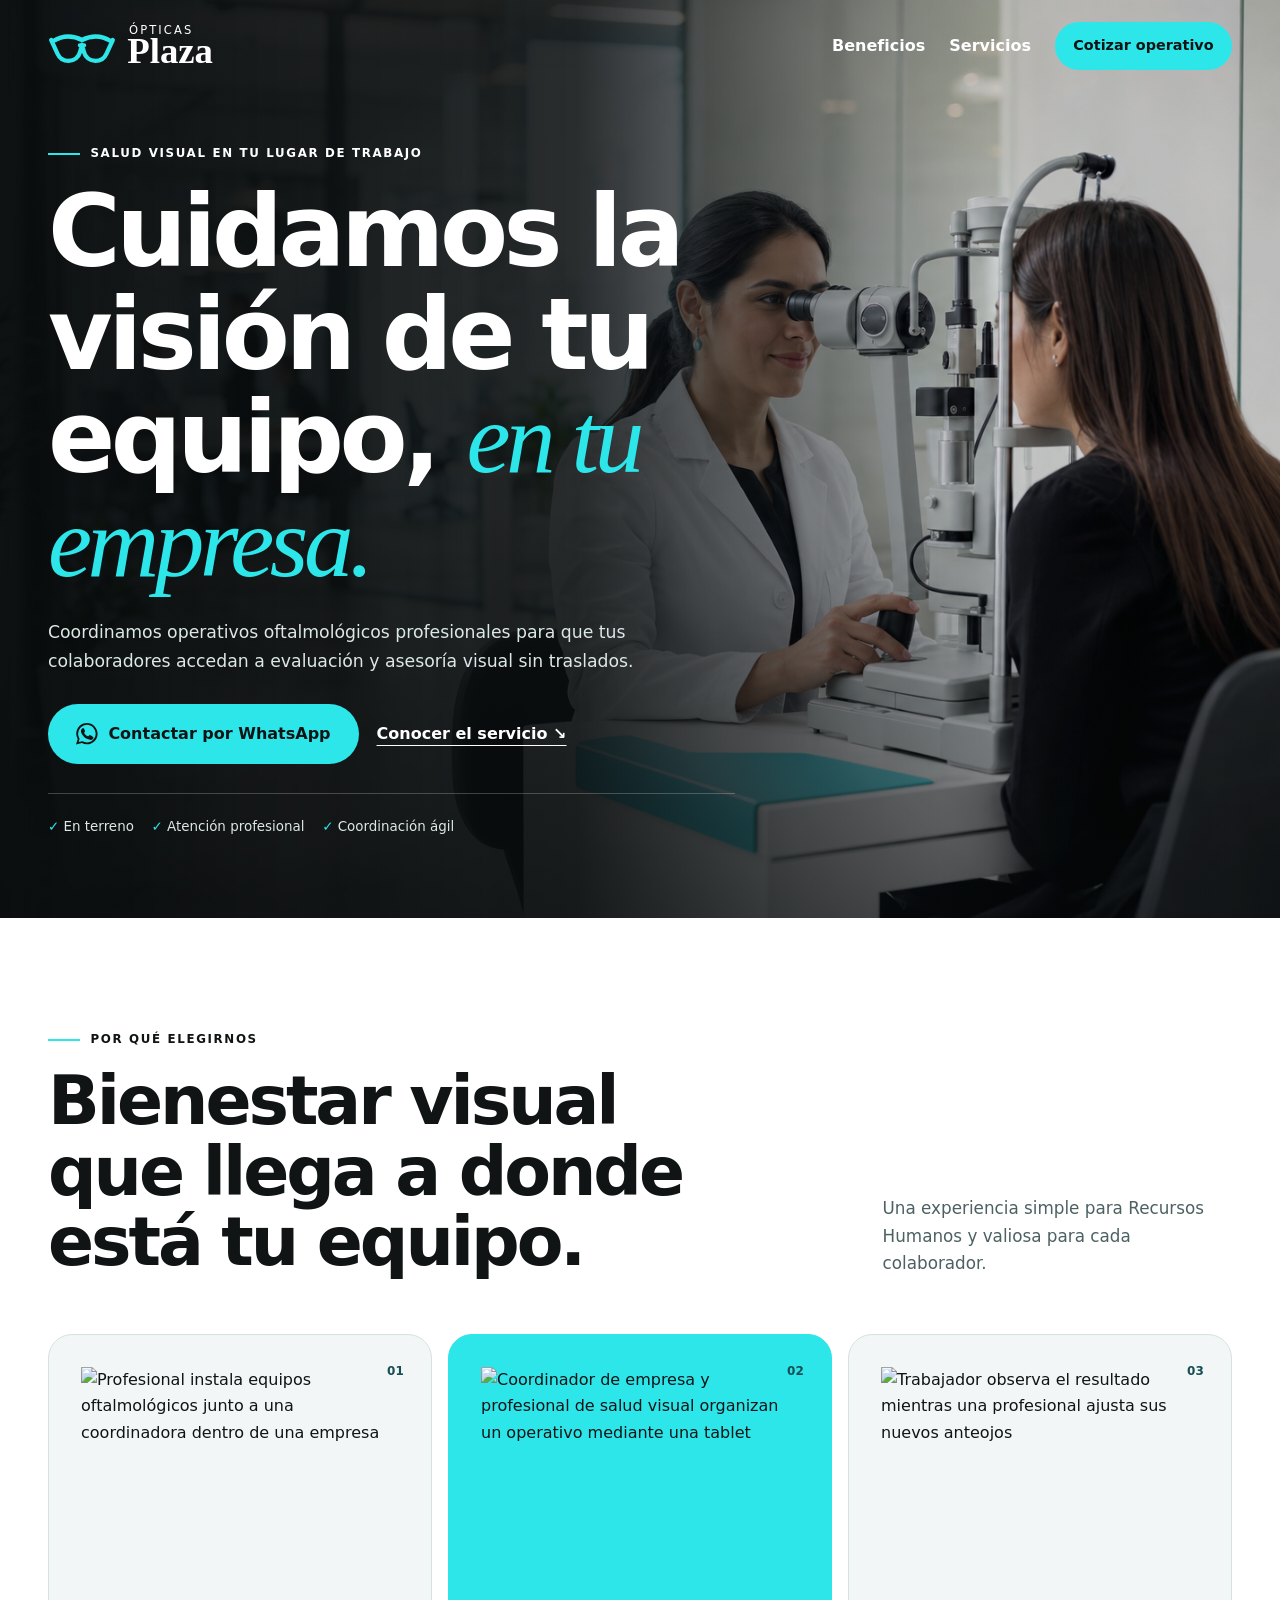
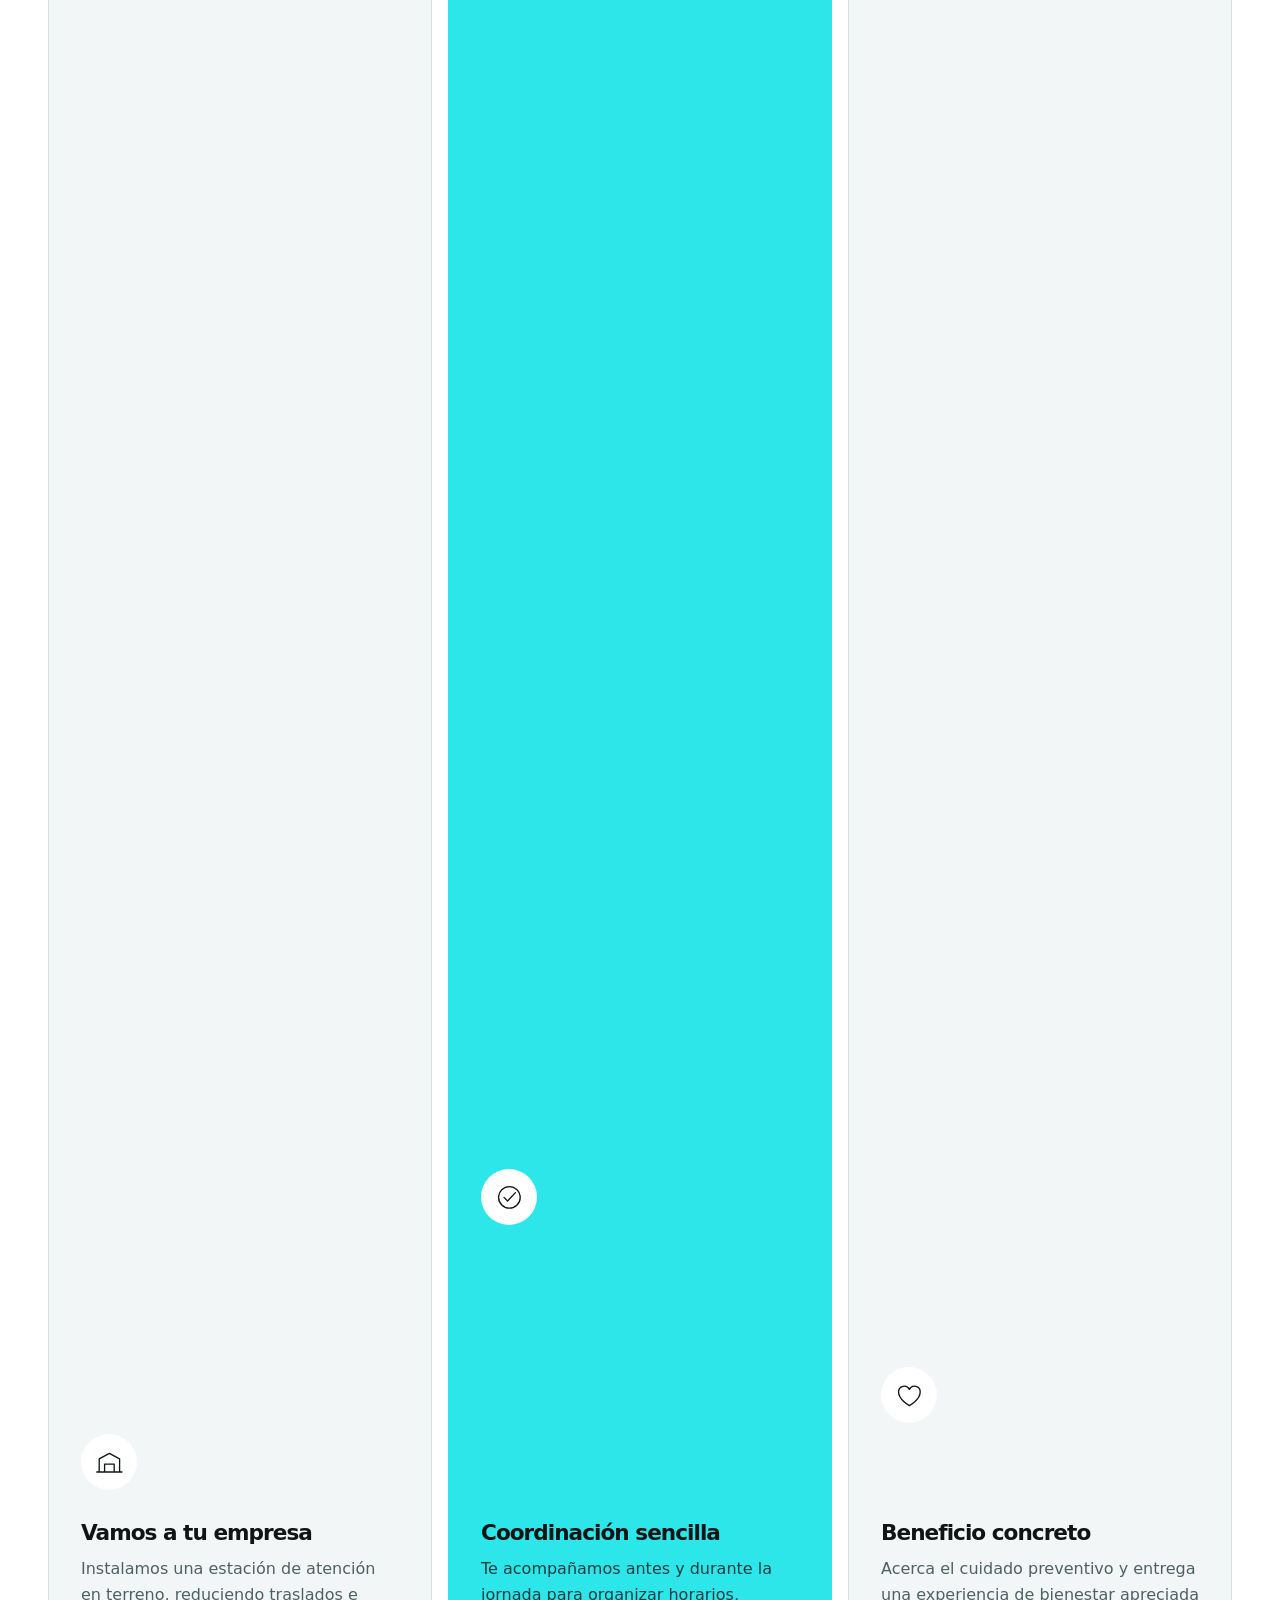
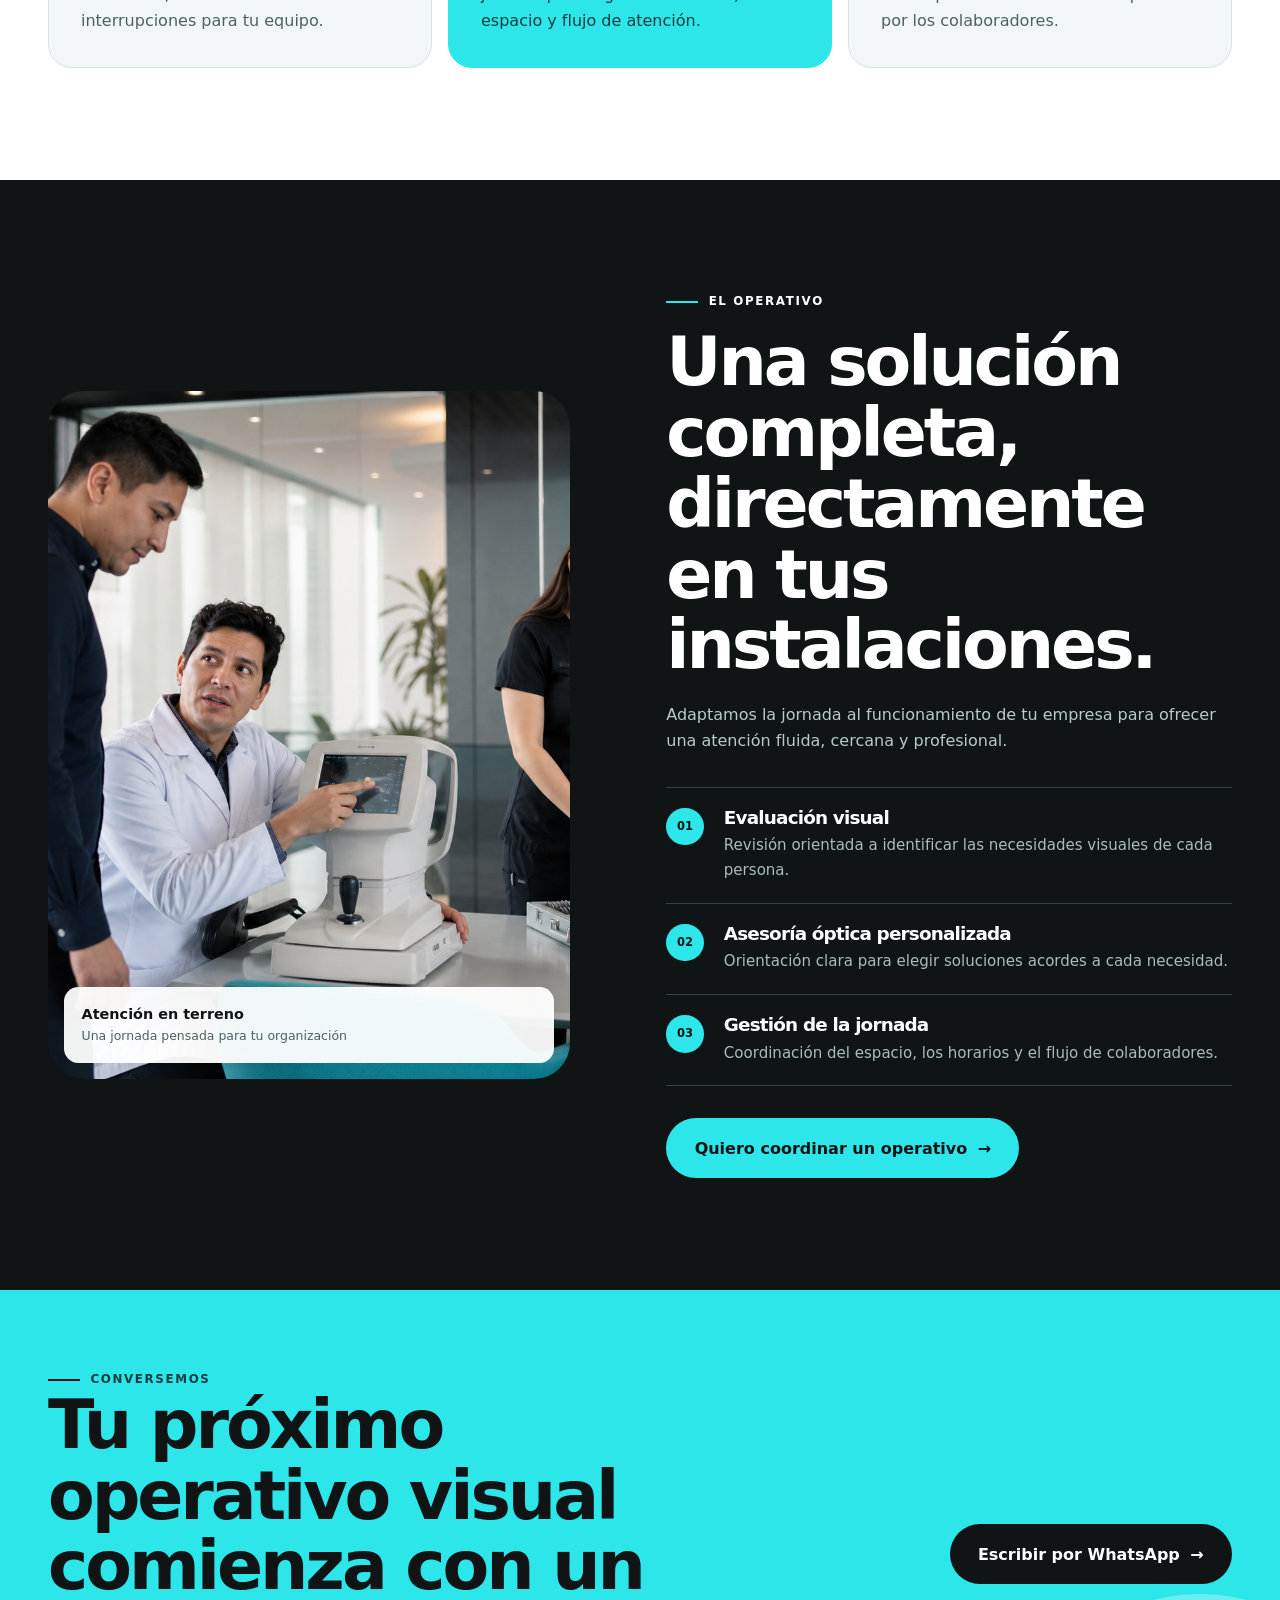
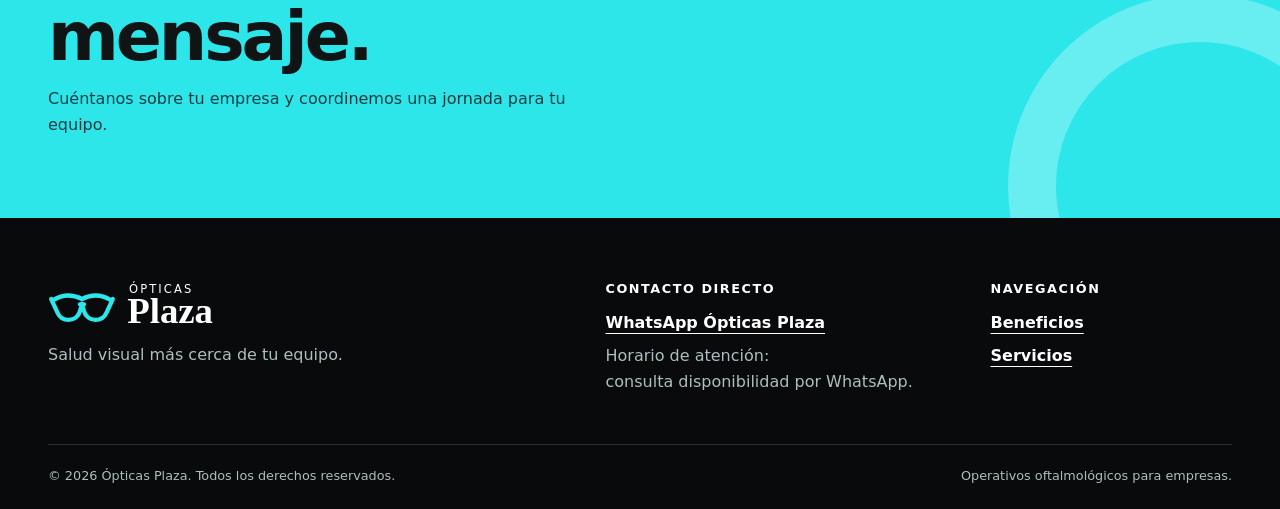
==== index.html @ 9a2df747 "Añadir tres imágenes sin reemplazar recursos existentes" ====
<!doctype html>
<html lang="es-CL">
<head>
  <meta charset="utf-8">
  <meta name="viewport" content="width=device-width, initial-scale=1">
  <title>Operativos Oftalmológicos para Empresas | Ópticas Plaza</title>
  <meta name="description" content="Lleva un operativo oftalmológico profesional directamente a tu empresa. Evaluación visual, asesoría óptica y atención coordinada para tu equipo. Cotiza por WhatsApp.">
  <meta name="robots" content="index, follow">
  <meta name="theme-color" content="#22dbe1">
  <meta property="og:type" content="website">
  <meta property="og:locale" content="es_CL">
  <meta property="og:title" content="Operativos oftalmológicos en tu empresa | Ópticas Plaza">
  <meta property="og:description" content="Cuidamos la salud visual de tu equipo sin salir de la empresa. Coordina tu operativo por WhatsApp.">
  <meta property="og:image" content="operativo-visual-empresa.png">
  <link rel="preload" as="image" href="operativo-visual-empresa.png" fetchpriority="high">
  <link rel="stylesheet" href="styles.css">
</head>
<body>
  <a class="skip-link" href="#contenido">Saltar al contenido principal</a>

  <header class="site-header">
    <div class="container header-inner">
      <a class="brand" href="#inicio" aria-label="Ópticas Plaza, ir al inicio">
        <svg class="brand-icon" viewBox="0 0 64 44" role="img" aria-labelledby="brand-title">
          <title id="brand-title">Isotipo de lentes de Ópticas Plaza</title>
          <path d="M3 16 9 29c1.8 4 6 6.6 10.4 6.6 5.2 0 9.5-3.5 10.8-8.4l1.8-6.7 1.8 6.7c1.3 4.9 5.6 8.4 10.8 8.4 4.4 0 8.6-2.6 10.4-6.6l6-13M5 17c8-5 17-6 27-1 10-5 19-4 27 1M30 21h4"/>
        </svg>
        <span><small>ÓPTICAS</small><strong>Plaza</strong></span>
      </a>

      <nav class="main-nav" aria-label="Navegación principal">
        <a href="#beneficios">Beneficios</a>
        <a href="#servicios">Servicios</a>
        <a class="header-cta" href="https://wa.me/message/ECLLEMER5KLGH1" target="_blank" rel="noopener noreferrer">Cotizar operativo</a>
      </nav>
    </div>
  </header>

  <main id="contenido">
    <section class="hero" id="inicio" aria-labelledby="hero-title">
      <div class="hero-media" aria-hidden="true">
        <img src="operativo-visual-empresa.png" alt="" width="1536" height="1024" fetchpriority="high">
      </div>
      <div class="container hero-inner">
        <div class="hero-copy">
          <p class="eyebrow"><span></span> Salud visual en tu lugar de trabajo</p>
          <h1 id="hero-title">Cuidamos la visión de tu equipo, <em>en tu empresa.</em></h1>
          <p class="hero-lead">Coordinamos operativos oftalmológicos profesionales para que tus colaboradores accedan a evaluación y asesoría visual sin traslados.</p>
          <div class="hero-actions">
            <a class="button button-primary" href="https://wa.me/message/ECLLEMER5KLGH1" target="_blank" rel="noopener noreferrer" aria-label="Contactar a Ópticas Plaza por WhatsApp, abre en una pestaña nueva">
              <svg viewBox="0 0 24 24" aria-hidden="true"><path d="M20.5 3.5A11.8 11.8 0 0 0 12.1 0C5.6 0 .3 5.3.3 11.8c0 2.1.5 4.1 1.6 5.9L0 24l6.5-1.7a11.9 11.9 0 0 0 5.6 1.4h.1c6.5 0 11.8-5.3 11.8-11.8 0-3.2-1.3-6.1-3.5-8.4Zm-8.4 18.2c-1.7 0-3.4-.5-4.9-1.3l-.4-.2-3.8 1 1-3.7-.2-.4a9.8 9.8 0 0 1-1.5-5.3A9.8 9.8 0 0 1 12.1 2c2.6 0 5.1 1 6.9 2.9a9.7 9.7 0 0 1 2.9 6.9c0 5.5-4.4 9.9-9.8 9.9Zm5.4-7.4c-.3-.1-1.8-.9-2.1-1-.3-.1-.5-.1-.7.2l-.9 1.1c-.2.2-.4.2-.7.1-1.7-.9-2.9-1.6-4-3.6-.3-.5.3-.5.9-1.7.1-.2 0-.4 0-.6l-1-2.4c-.3-.6-.6-.5-.8-.5h-.6c-.2 0-.6.1-.9.4-.3.3-1.2 1.2-1.2 2.9s1.2 3.3 1.4 3.5c.2.2 2.4 3.7 5.9 5.2 2.2.9 3.1 1 4.2.8.7-.1 1.8-.7 2.1-1.5.3-.7.3-1.4.2-1.5-.2-.2-.5-.3-.8-.4Z"/></svg>
              Contactar por WhatsApp
            </a>
            <a class="text-link" href="#servicios">Conocer el servicio <span aria-hidden="true">↘</span></a>
          </div>
          <ul class="trust-list" aria-label="Características destacadas">
            <li><span aria-hidden="true">✓</span> En terreno</li>
            <li><span aria-hidden="true">✓</span> Atención profesional</li>
            <li><span aria-hidden="true">✓</span> Coordinación ágil</li>
          </ul>
        </div>
      </div>
    </section>

    <section class="benefits section" id="beneficios" aria-labelledby="benefits-title">
      <div class="container">
        <div class="section-heading">
          <div>
            <p class="eyebrow"><span></span> Por qué elegirnos</p>
            <h2 id="benefits-title">Bienestar visual que llega a donde está tu equipo.</h2>
          </div>
          <p>Una experiencia simple para Recursos Humanos y valiosa para cada colaborador.</p>
        </div>

        <div class="benefit-grid">
          <article class="benefit-card">
            <img class="benefit-photo" src="beneficio-empresa-v2.png" alt="Profesional instala equipos oftalmológicos junto a una coordinadora dentro de una empresa" width="1004" height="1667" loading="lazy">
            <div class="icon-box" aria-hidden="true"><svg viewBox="0 0 48 48"><path d="M7 40V18l17-9 17 9v22M16 40V27h16v13M3 40h42"/></svg></div>
            <p class="card-number">01</p>
            <h3>Vamos a tu empresa</h3>
            <p>Instalamos una estación de atención en terreno, reduciendo traslados e interrupciones para tu equipo.</p>
          </article>
          <article class="benefit-card featured">
            <img class="benefit-photo" src="beneficio-coordinacion-v2.png" alt="Coordinador de empresa y profesional de salud visual organizan un operativo mediante una tablet" width="1122" height="1402" loading="lazy">
            <div class="icon-box" aria-hidden="true"><svg viewBox="0 0 48 48"><circle cx="24" cy="24" r="18"/><path d="m15 24 6 6 13-14"/></svg></div>
            <p class="card-number">02</p>
            <h3>Coordinación sencilla</h3>
            <p>Te acompañamos antes y durante la jornada para organizar horarios, espacio y flujo de atención.</p>
          </article>
          <article class="benefit-card">
            <img class="benefit-photo" src="beneficio-bienestar-v2.png" alt="Trabajador observa el resultado mientras una profesional ajusta sus nuevos anteojos" width="1004" height="1600" loading="lazy">
            <div class="icon-box" aria-hidden="true"><svg viewBox="0 0 48 48"><path d="M24 41S6 31.5 6 18.5A9.5 9.5 0 0 1 24 14a9.5 9.5 0 0 1 18 4.5C42 31.5 24 41 24 41Z"/></svg></div>
            <p class="card-number">03</p>
            <h3>Beneficio concreto</h3>
            <p>Acerca el cuidado preventivo y entrega una experiencia de bienestar apreciada por los colaboradores.</p>
          </article>
        </div>
      </div>
    </section>

    <section class="services section" id="servicios" aria-labelledby="services-title">
      <div class="container services-grid">
        <div class="services-image">
          <img src="atencion-oftalmologica-corporativa.png" alt="Profesionales de salud visual explican una evaluación a un trabajador durante un operativo en su empresa" width="1456" height="1088" loading="lazy">
          <div class="image-note"><strong>Atención en terreno</strong><span>Una jornada pensada para tu organización</span></div>
        </div>

        <div class="services-copy">
          <p class="eyebrow"><span></span> El operativo</p>
          <h2 id="services-title">Una solución completa, directamente en tus instalaciones.</h2>
          <p class="services-intro">Adaptamos la jornada al funcionamiento de tu empresa para ofrecer una atención fluida, cercana y profesional.</p>
          <ul class="service-list">
            <li><span aria-hidden="true">01</span><div><h3>Evaluación visual</h3><p>Revisión orientada a identificar las necesidades visuales de cada persona.</p></div></li>
            <li><span aria-hidden="true">02</span><div><h3>Asesoría óptica personalizada</h3><p>Orientación clara para elegir soluciones acordes a cada necesidad.</p></div></li>
            <li><span aria-hidden="true">03</span><div><h3>Gestión de la jornada</h3><p>Coordinación del espacio, los horarios y el flujo de colaboradores.</p></div></li>
          </ul>
          <a class="button button-dark" href="https://wa.me/message/ECLLEMER5KLGH1" target="_blank" rel="noopener noreferrer">Quiero coordinar un operativo <span aria-hidden="true">→</span></a>
        </div>
      </div>
    </section>

    <section class="final-cta" aria-labelledby="cta-title">
      <div class="container cta-inner">
        <div>
          <p class="eyebrow"><span></span> Conversemos</p>
          <h2 id="cta-title">Tu próximo operativo visual comienza con un mensaje.</h2>
          <p>Cuéntanos sobre tu empresa y coordinemos una jornada para tu equipo.</p>
        </div>
        <a class="button button-light" href="https://wa.me/message/ECLLEMER5KLGH1" target="_blank" rel="noopener noreferrer">Escribir por WhatsApp <span aria-hidden="true">→</span></a>
      </div>
    </section>
  </main>

  <footer class="site-footer">
    <div class="container footer-grid">
      <div>
        <a class="brand footer-brand" href="#inicio" aria-label="Ópticas Plaza, ir al inicio">
          <svg class="brand-icon" viewBox="0 0 64 44" aria-hidden="true"><path d="M3 16 9 29c1.8 4 6 6.6 10.4 6.6 5.2 0 9.5-3.5 10.8-8.4l1.8-6.7 1.8 6.7c1.3 4.9 5.6 8.4 10.8 8.4 4.4 0 8.6-2.6 10.4-6.6l6-13M5 17c8-5 17-6 27-1 10-5 19-4 27 1M30 21h4"/></svg>
          <span><small>ÓPTICAS</small><strong>Plaza</strong></span>
        </a>
        <p>Salud visual más cerca de tu equipo.</p>
      </div>
      <div>
        <h2>Contacto directo</h2>
        <a href="https://wa.me/message/ECLLEMER5KLGH1" target="_blank" rel="noopener noreferrer">WhatsApp Ópticas Plaza</a>
        <p>Horario de atención:<br>consulta disponibilidad por WhatsApp.</p>
      </div>
      <div>
        <h2>Navegación</h2>
        <a href="#beneficios">Beneficios</a>
        <a href="#servicios">Servicios</a>
      </div>
    </div>
    <div class="container footer-bottom">
      <p>© 2026 Ópticas Plaza. Todos los derechos reservados.</p>
      <p>Operativos oftalmológicos para empresas.</p>
    </div>
  </footer>
</body>
</html>
---- styles.css ----
/* Ópticas Plaza — Landing page mobile-first, sin dependencias externas. */
:root {
  --aqua: #2de6ea;
  --aqua-soft: #84edf0;
  --aqua-pale: #dffafb;
  --petrol: #174f55;
  --ink: #111415;
  --white: #fff;
  --mist: #f2f6f6;
  --muted: #4d6163;
  --line: #d6e1e1;
  --radius-sm: .9rem;
  --radius-md: 1.5rem;
  --radius-lg: 2.25rem;
  --shadow: 0 1.5rem 4rem rgba(9, 18, 19, .14);
  --container: 74rem;
  --ease: 180ms ease;
}

*, *::before, *::after { box-sizing: border-box; }
html { scroll-behavior: smooth; }
body { margin: 0; color: var(--ink); background: var(--white); font-family: Inter, ui-sans-serif, system-ui, -apple-system, BlinkMacSystemFont, "Segoe UI", sans-serif; font-size: 1rem; line-height: 1.65; -webkit-font-smoothing: antialiased; }
img, svg { display: block; max-width: 100%; }
a { color: inherit; }
h1, h2, h3, p { margin-top: 0; }
h1, h2, h3 { line-height: 1.04; letter-spacing: -.045em; }
h1 { font-size: clamp(2.75rem, 11vw, 6.2rem); }
h2 { font-size: clamp(2.15rem, 7vw, 4.25rem); }
h3 { font-size: 1.35rem; }

:focus-visible { outline: 3px solid var(--ink); outline-offset: 4px; }
.skip-link { position: fixed; z-index: 999; top: 1rem; left: 1rem; padding: .7rem 1rem; color: var(--white); background: var(--ink); border-radius: .5rem; transform: translateY(-180%); }
.skip-link:focus { transform: none; }
.container { width: min(calc(100% - 2rem), var(--container)); margin-inline: auto; }

.site-header { position: absolute; z-index: 10; width: 100%; padding: 1rem 0; color: var(--white); }
.header-inner, .brand, .main-nav { display: flex; align-items: center; }
.header-inner { justify-content: space-between; gap: 1rem; }
.brand { gap: .7rem; color: inherit; text-decoration: none; }
.brand-icon { width: 3.65rem; color: var(--aqua); fill: none; stroke: currentColor; stroke-width: 4; stroke-linecap: round; stroke-linejoin: round; }
.brand span { display: grid; line-height: .88; }
.brand small { margin-left: .12rem; font-size: .64rem; letter-spacing: .18em; }
.brand strong { font-family: Georgia, "Times New Roman", serif; font-size: 1.95rem; }
.main-nav { gap: 1.5rem; }
.main-nav > a:not(.header-cta) { display: none; font-weight: 750; text-decoration: none; }
.header-cta { padding: .7rem 1rem; color: var(--ink); background: var(--aqua); border-radius: 999px; font-size: .82rem; font-weight: 900; text-decoration: none; }

.hero { position: relative; min-height: 48rem; display: grid; align-items: end; overflow: hidden; color: var(--white); background: var(--ink); }
.hero-media, .hero-media::after { position: absolute; inset: 0; }
.hero-media img { width: 100%; height: 100%; object-fit: cover; object-position: 66% center; }
.hero-media::after { content: ""; background: linear-gradient(90deg, rgba(8,11,12,.97) 0%, rgba(8,11,12,.86) 45%, rgba(8,11,12,.15) 78%), linear-gradient(0deg, rgba(8,11,12,.55), transparent 45%); }
.hero-inner { position: relative; z-index: 1; padding-block: 9rem 4rem; }
.hero-copy { max-width: 45rem; }
.eyebrow { display: flex; align-items: center; gap: .65rem; margin-bottom: 1rem; font-size: .74rem; font-weight: 900; letter-spacing: .14em; text-transform: uppercase; }
.eyebrow span { width: 2rem; height: 2px; background: var(--aqua); }
.hero h1 { max-width: 10ch; margin-bottom: 1.5rem; }
.hero h1 em { color: var(--aqua); font-family: Georgia, "Times New Roman", serif; font-weight: 500; }
.hero-lead { max-width: 38rem; margin-bottom: 1.8rem; color: #dce7e7; font-size: 1.08rem; }
.hero-actions { display: flex; flex-direction: column; align-items: flex-start; gap: 1.1rem; }
.button { display: inline-flex; min-height: 3.75rem; align-items: center; justify-content: center; gap: .65rem; padding: .9rem 1.35rem; border: 2px solid transparent; border-radius: 999px; font-weight: 900; line-height: 1.2; text-align: center; text-decoration: none; transition: transform var(--ease), box-shadow var(--ease), background var(--ease); }
.button svg { width: 1.35rem; fill: currentColor; }
.button:hover { transform: translateY(-3px); box-shadow: 0 1rem 2.5rem rgba(0,0,0,.22); }
.button-primary { color: var(--ink); background: var(--aqua); }
.button-primary:hover { background: var(--aqua-soft); }
.text-link { font-weight: 850; text-underline-offset: .35rem; }
.text-link:hover { text-decoration-thickness: 3px; }
.trust-list { display: flex; flex-wrap: wrap; gap: .7rem 1.1rem; margin: 1.8rem 0 0; padding: 1.4rem 0 0; border-top: 1px solid rgba(255,255,255,.22); color: #dce7e7; font-size: .84rem; list-style: none; }
.trust-list span { color: var(--aqua); font-weight: 900; }

.section { padding: 5.5rem 0; }
.section-heading { display: grid; gap: 1.2rem; margin-bottom: 2.6rem; }
.section-heading h2 { max-width: 15ch; margin-bottom: 0; }
.section-heading > p { max-width: 30rem; margin: 0; align-self: end; color: var(--muted); font-size: 1.05rem; }
.benefit-grid { display: grid; gap: 1rem; }
.benefit-card { position: relative; min-height: 22rem; display: flex; flex-direction: column; padding: 1.6rem; overflow: hidden; background: var(--mist); border: 1px solid var(--line); border-radius: var(--radius-md); }
.benefit-card.featured { background: var(--aqua); border-color: var(--aqua); }
.icon-box { display: grid; width: 3.5rem; height: 3.5rem; margin-bottom: auto; place-items: center; background: var(--white); border-radius: 50%; }
.icon-box svg { width: 1.8rem; fill: none; stroke: currentColor; stroke-width: 2.2; stroke-linecap: round; stroke-linejoin: round; }
.card-number { position: absolute; top: 1.7rem; right: 1.7rem; color: var(--petrol); font-size: .75rem; font-weight: 900; }
.benefit-card h3 { margin: 2rem 0 .7rem; }
.benefit-card > p:last-child { margin: 0; color: var(--muted); }
.benefit-card.featured > p:last-child { color: #173d40; }

.services { background: var(--ink); color: var(--white); }
.services-grid { display: grid; gap: 3rem; }
.services-image { position: relative; min-height: 28rem; overflow: hidden; border-radius: var(--radius-lg); }
.services-image img { width: 100%; height: 100%; position: absolute; object-fit: cover; }
.image-note { position: absolute; right: 1rem; bottom: 1rem; left: 1rem; display: grid; padding: 1rem 1.1rem; color: var(--ink); background: rgba(255,255,255,.94); border-radius: var(--radius-sm); box-shadow: var(--shadow); }
.image-note strong { font-size: .9rem; }
.image-note span { color: var(--muted); font-size: .78rem; }
.services-copy h2 { max-width: 12ch; margin-bottom: 1.3rem; }
.services-intro { color: #b9caca; }
.service-list { margin: 2rem 0; padding: 0; list-style: none; }
.service-list li { display: grid; grid-template-columns: 2.6rem 1fr; gap: 1rem; padding: 1.25rem 0; border-top: 1px solid #344143; }
.service-list li:last-child { border-bottom: 1px solid #344143; }
.service-list > li > span { display: grid; width: 2.35rem; height: 2.35rem; place-items: center; color: var(--ink); background: var(--aqua); border-radius: 50%; font-size: .72rem; font-weight: 900; }
.service-list h3 { margin-bottom: .4rem; font-size: 1.15rem; }
.service-list p { margin: 0; color: #aabcbc; font-size: .94rem; }
.button-dark { color: var(--ink); background: var(--aqua); }

.final-cta { position: relative; padding: 5rem 0; overflow: hidden; background: var(--aqua); }
.final-cta::after { content: ""; position: absolute; right: -7rem; bottom: -10rem; width: 24rem; height: 24rem; border: 3rem solid rgba(255,255,255,.28); border-radius: 50%; }
.cta-inner { position: relative; z-index: 1; display: grid; gap: 2rem; }
.cta-inner h2 { max-width: 15ch; margin-bottom: .8rem; }
.cta-inner p { max-width: 35rem; margin-bottom: 0; color: #173d40; }
.cta-inner .eyebrow span { background: var(--ink); }
.button-light { justify-self: start; color: var(--white); background: var(--ink); }
.button-light:hover { background: var(--petrol); }

.site-footer { padding: 4rem 0 1.4rem; color: #aebdbf; background: #080a0b; }
.footer-grid { display: grid; gap: 2.5rem; }
.footer-brand { margin-bottom: .8rem; color: var(--white); }
.site-footer h2 { margin-bottom: .9rem; color: var(--white); font-size: .8rem; letter-spacing: .12em; text-transform: uppercase; }
.site-footer a:not(.brand) { display: block; width: fit-content; margin: .4rem 0; color: var(--white); font-weight: 750; text-underline-offset: .3rem; }
.site-footer a:hover { color: var(--aqua); }
.site-footer p { margin-bottom: 0; }
.footer-bottom { display: flex; flex-direction: column; gap: .25rem; margin-top: 3rem; padding-top: 1.3rem; border-top: 1px solid #293032; font-size: .8rem; }

@media (min-width: 36rem) {
  .container { width: min(calc(100% - 3rem), var(--container)); }
  .hero-actions { flex-direction: row; align-items: center; }
  .button { padding-inline: 1.65rem; }
}

@media (min-width: 48rem) {
  .site-header { padding-top: 1.4rem; }
  .brand-icon { width: 4.25rem; }
  .brand small { font-size: .72rem; }
  .brand strong { font-size: 2.3rem; }
  .main-nav > a:not(.header-cta) { display: inline-block; }
  .header-cta { padding: .75rem 1.15rem; font-size: .9rem; }
  .section { padding: 7rem 0; }
  .section-heading { grid-template-columns: 1.4fr .6fr; align-items: end; margin-bottom: 3.5rem; }
  .benefit-grid { grid-template-columns: repeat(3, 1fr); }
  .benefit-card { padding: 2rem; }
  .footer-grid { grid-template-columns: 1.5fr 1fr .7fr; }
  .footer-bottom { flex-direction: row; justify-content: space-between; }
}

@media (min-width: 62rem) {
  .hero { min-height: 51rem; align-items: center; }
  .hero-inner { padding-block: 9rem 5rem; }
  .hero-copy { width: 58%; }
  .services-grid { grid-template-columns: .96fr 1.04fr; align-items: center; gap: 6rem; }
  .services-image { min-height: 43rem; }
  .cta-inner { grid-template-columns: 1fr auto; align-items: center; }
  .cta-inner .button { justify-self: end; }
}

@media (prefers-reduced-motion: reduce) {
  html { scroll-behavior: auto; }
  *, *::before, *::after { transition-duration: .01ms !important; }
}

@media (prefers-contrast: more) {
  :root { --muted: #27383a; --line: #728284; }
  .hero-media::after { background: rgba(0,0,0,.82); }
}
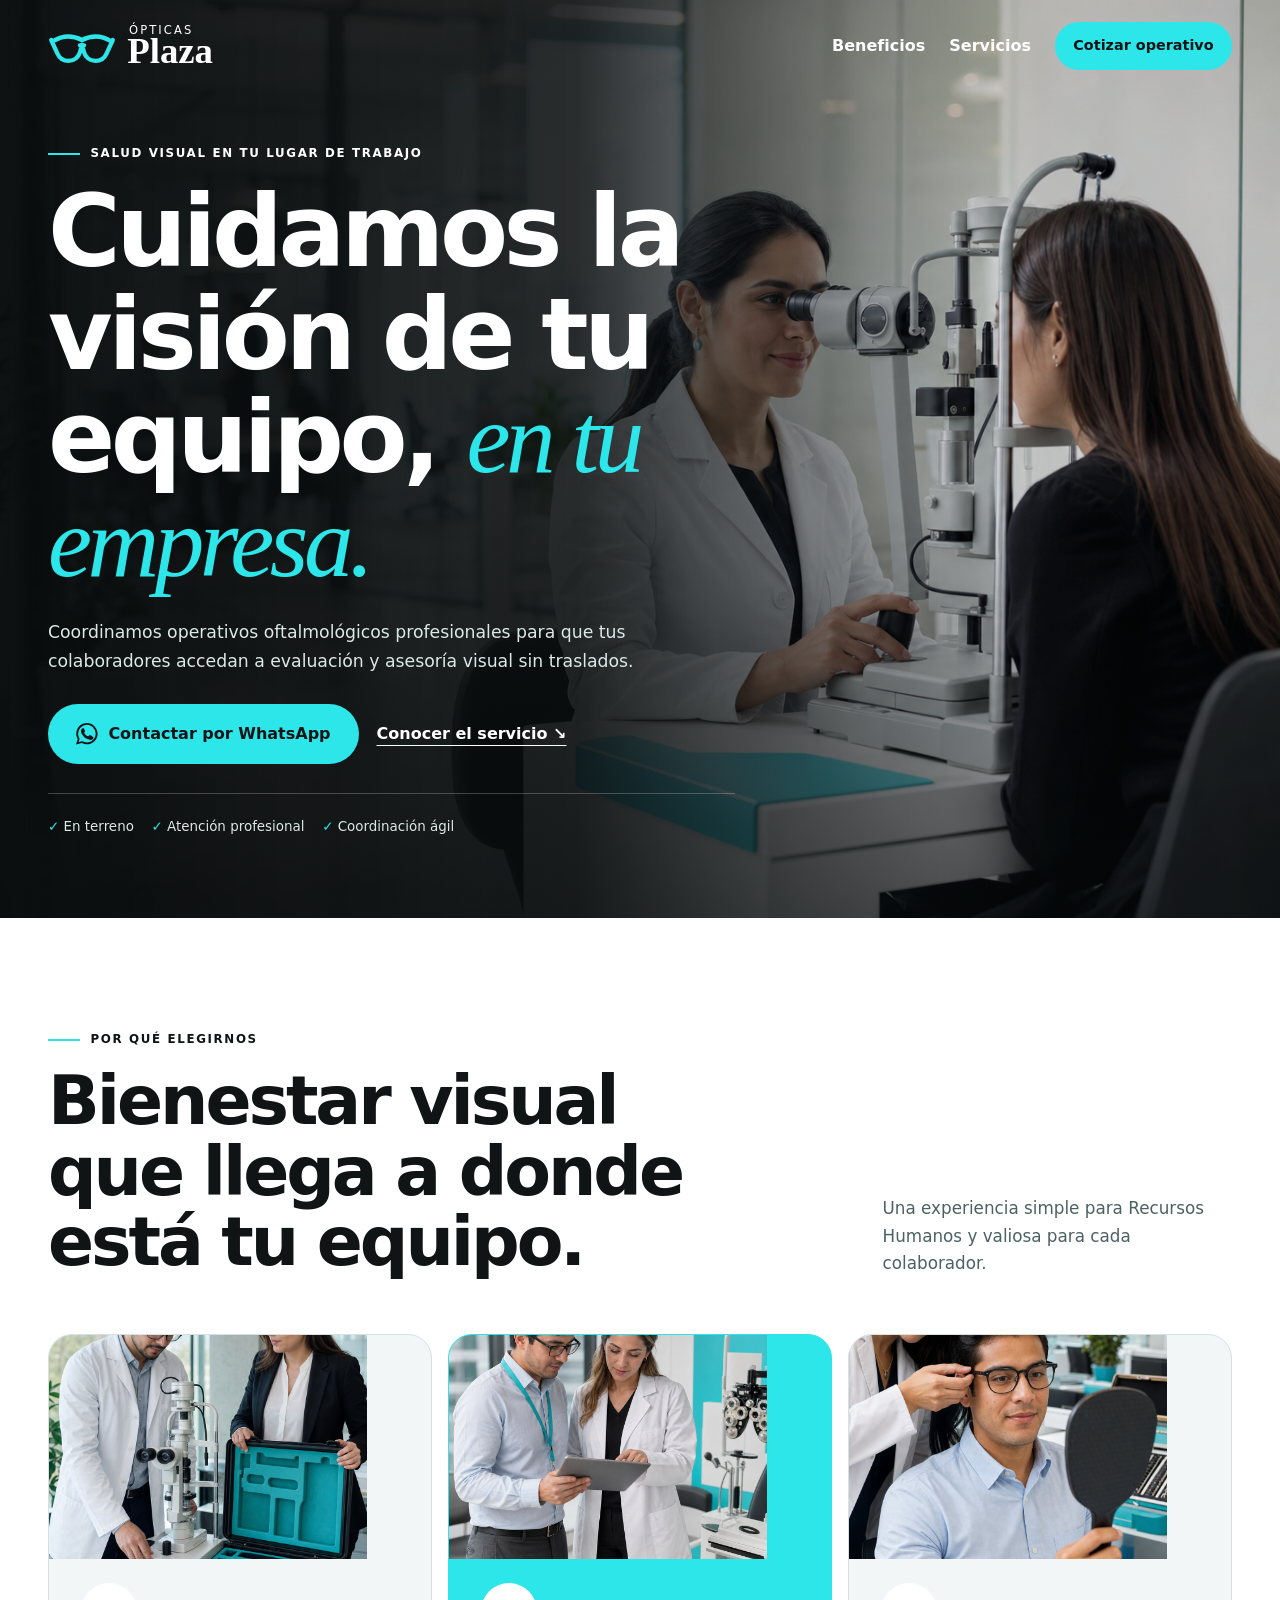
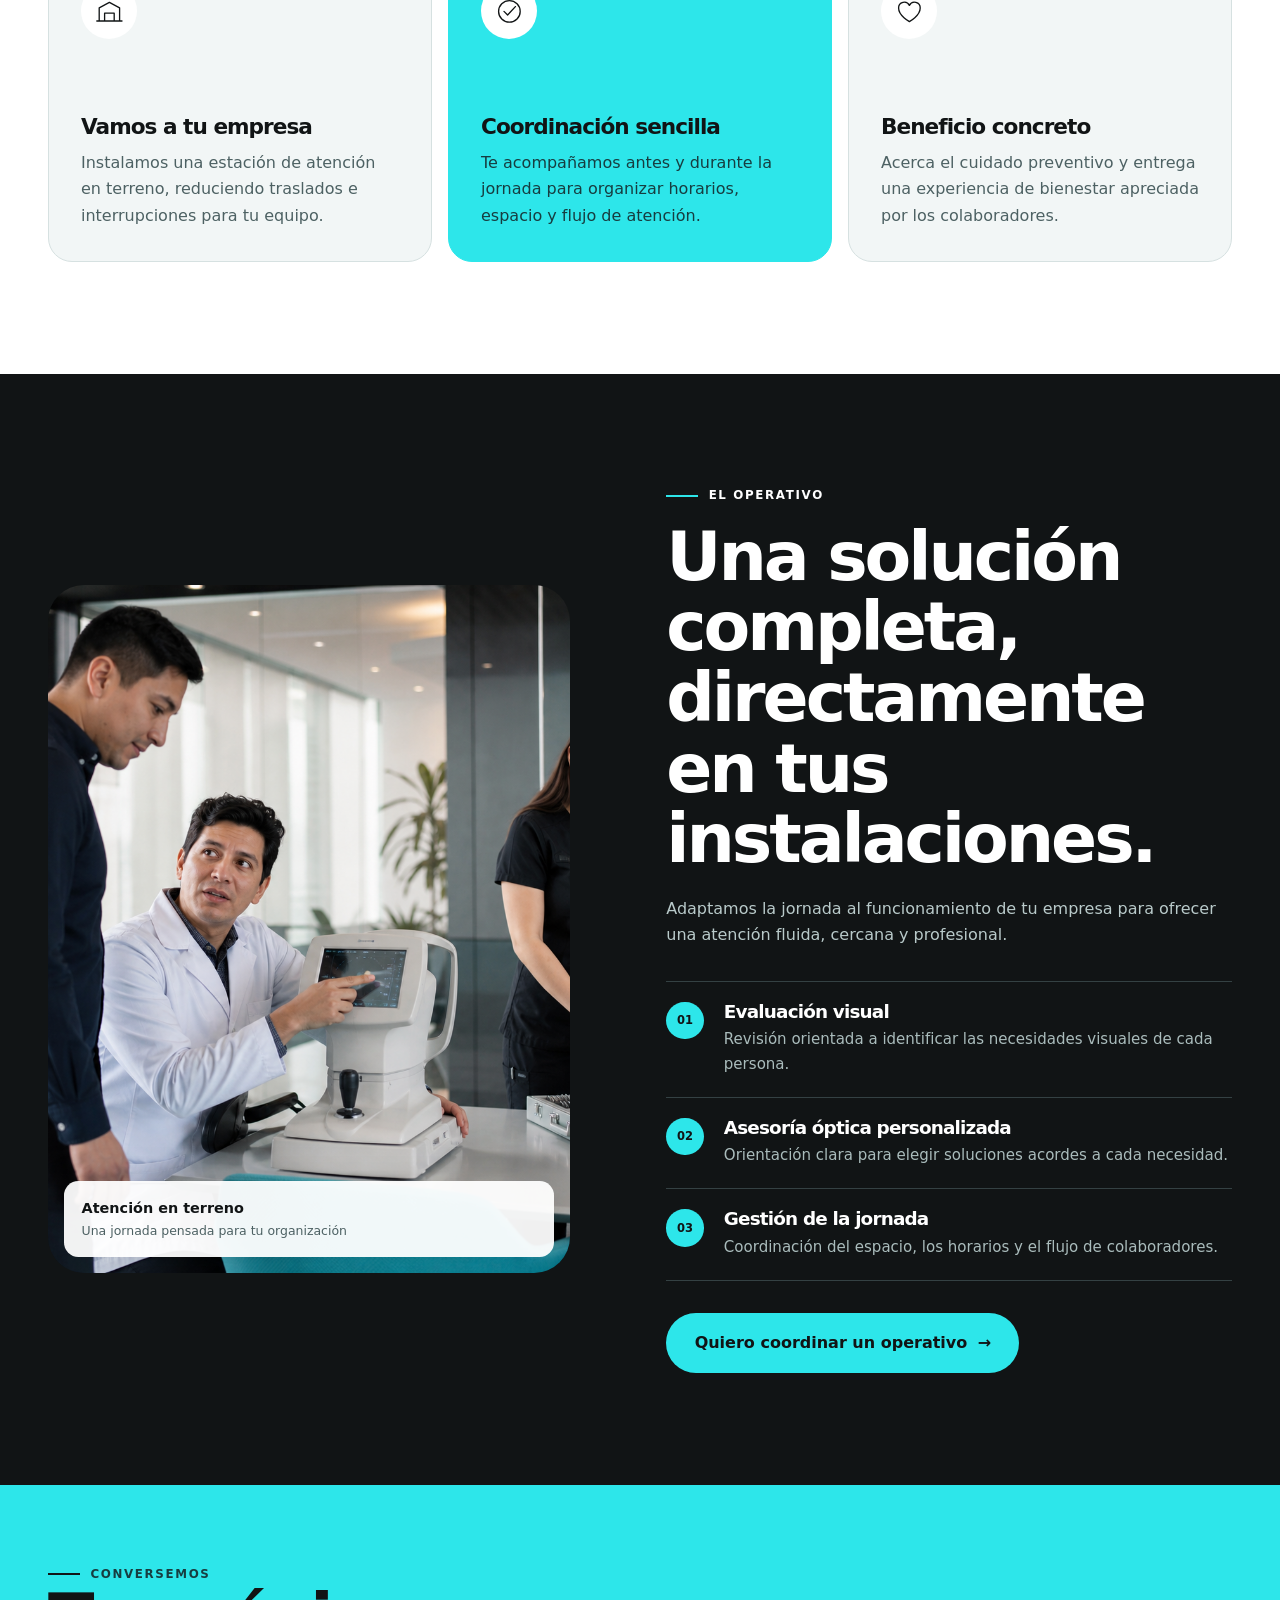
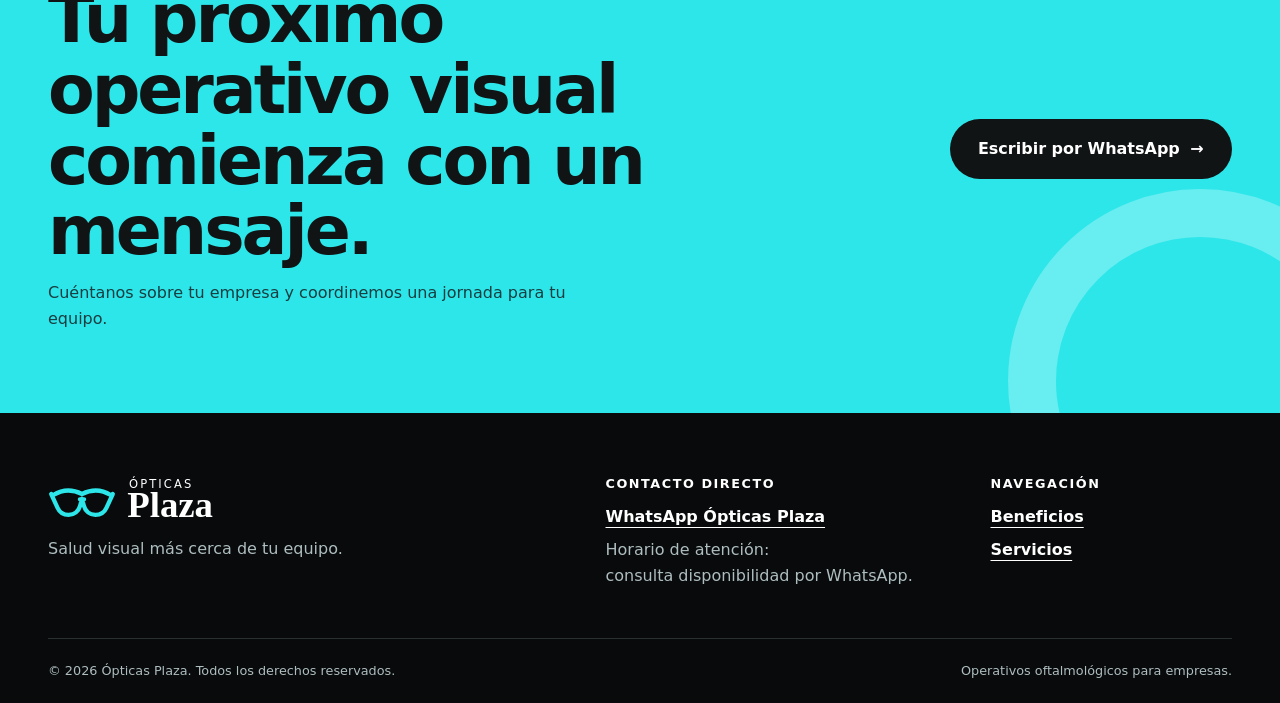
==== commit e196aee1: "Eliminar numeración de tarjetas de beneficios" ====
--- a/index.html
+++ b/index.html
@@ -76,22 +76,19 @@
           <article class="benefit-card">
             <img class="benefit-photo" src="beneficio-empresa-v2.png" alt="Profesional instala equipos oftalmológicos junto a una coordinadora dentro de una empresa" width="1004" height="1667" loading="lazy">
             <div class="icon-box" aria-hidden="true"><svg viewBox="0 0 48 48"><path d="M7 40V18l17-9 17 9v22M16 40V27h16v13M3 40h42"/></svg></div>
-            <p class="card-number">01</p>
-            <h3>Vamos a tu empresa</h3>
+            <h3>Vamos a tu empresa</h3>
             <p>Instalamos una estación de atención en terreno, reduciendo traslados e interrupciones para tu equipo.</p>
           </article>
           <article class="benefit-card featured">
             <img class="benefit-photo" src="beneficio-coordinacion-v2.png" alt="Coordinador de empresa y profesional de salud visual organizan un operativo mediante una tablet" width="1122" height="1402" loading="lazy">
             <div class="icon-box" aria-hidden="true"><svg viewBox="0 0 48 48"><circle cx="24" cy="24" r="18"/><path d="m15 24 6 6 13-14"/></svg></div>
-            <p class="card-number">02</p>
-            <h3>Coordinación sencilla</h3>
+            <h3>Coordinación sencilla</h3>
             <p>Te acompañamos antes y durante la jornada para organizar horarios, espacio y flujo de atención.</p>
           </article>
           <article class="benefit-card">
             <img class="benefit-photo" src="beneficio-bienestar-v2.png" alt="Trabajador observa el resultado mientras una profesional ajusta sus nuevos anteojos" width="1004" height="1600" loading="lazy">
             <div class="icon-box" aria-hidden="true"><svg viewBox="0 0 48 48"><path d="M24 41S6 31.5 6 18.5A9.5 9.5 0 0 1 24 14a9.5 9.5 0 0 1 18 4.5C42 31.5 24 41 24 41Z"/></svg></div>
-            <p class="card-number">03</p>
-            <h3>Beneficio concreto</h3>
+            <h3>Beneficio concreto</h3>
             <p>Acerca el cuidado preventivo y entrega una experiencia de bienestar apreciada por los colaboradores.</p>
           </article>
         </div>
--- a/styles.css
+++ b/styles.css
@@ -72,8 +72,9 @@
 .section-heading h2 { max-width: 15ch; margin-bottom: 0; }
 .section-heading > p { max-width: 30rem; margin: 0; align-self: end; color: var(--muted); font-size: 1.05rem; }
 .benefit-grid { display: grid; gap: 1rem; }
-.benefit-card { position: relative; min-height: 22rem; display: flex; flex-direction: column; padding: 1.6rem; overflow: hidden; background: var(--mist); border: 1px solid var(--line); border-radius: var(--radius-md); }
-.benefit-card.featured { background: var(--aqua); border-color: var(--aqua); }
+.benefit-card { position: relative; min-height: 33rem; display: flex; flex-direction: column; padding: 1.6rem; overflow: hidden; background: var(--mist); border: 1px solid var(--line); border-radius: var(--radius-md); }
+.benefit-card.featured { background: var(--aqua); border-color: var(--aqua); }
+.benefit-photo { width: calc(100% + 3.2rem); height: 14rem; margin: -1.6rem -1.6rem 1.35rem; object-fit: cover; object-position: center; }
 .icon-box { display: grid; width: 3.5rem; height: 3.5rem; margin-bottom: auto; place-items: center; background: var(--white); border-radius: 50%; }
 .icon-box svg { width: 1.8rem; fill: none; stroke: currentColor; stroke-width: 2.2; stroke-linecap: round; stroke-linejoin: round; }
 .card-number { position: absolute; top: 1.7rem; right: 1.7rem; color: var(--petrol); font-size: .75rem; font-weight: 900; }
@@ -131,8 +132,9 @@
   .header-cta { padding: .75rem 1.15rem; font-size: .9rem; }
   .section { padding: 7rem 0; }
   .section-heading { grid-template-columns: 1.4fr .6fr; align-items: end; margin-bottom: 3.5rem; }
-  .benefit-grid { grid-template-columns: repeat(3, 1fr); }
-  .benefit-card { padding: 2rem; }
+  .benefit-grid { grid-template-columns: repeat(3, 1fr); }
+  .benefit-card { padding: 2rem; }
+  .benefit-photo { width: calc(100% + 4rem); margin: -2rem -2rem 1.5rem; }
   .footer-grid { grid-template-columns: 1.5fr 1fr .7fr; }
   .footer-bottom { flex-direction: row; justify-content: space-between; }
 }
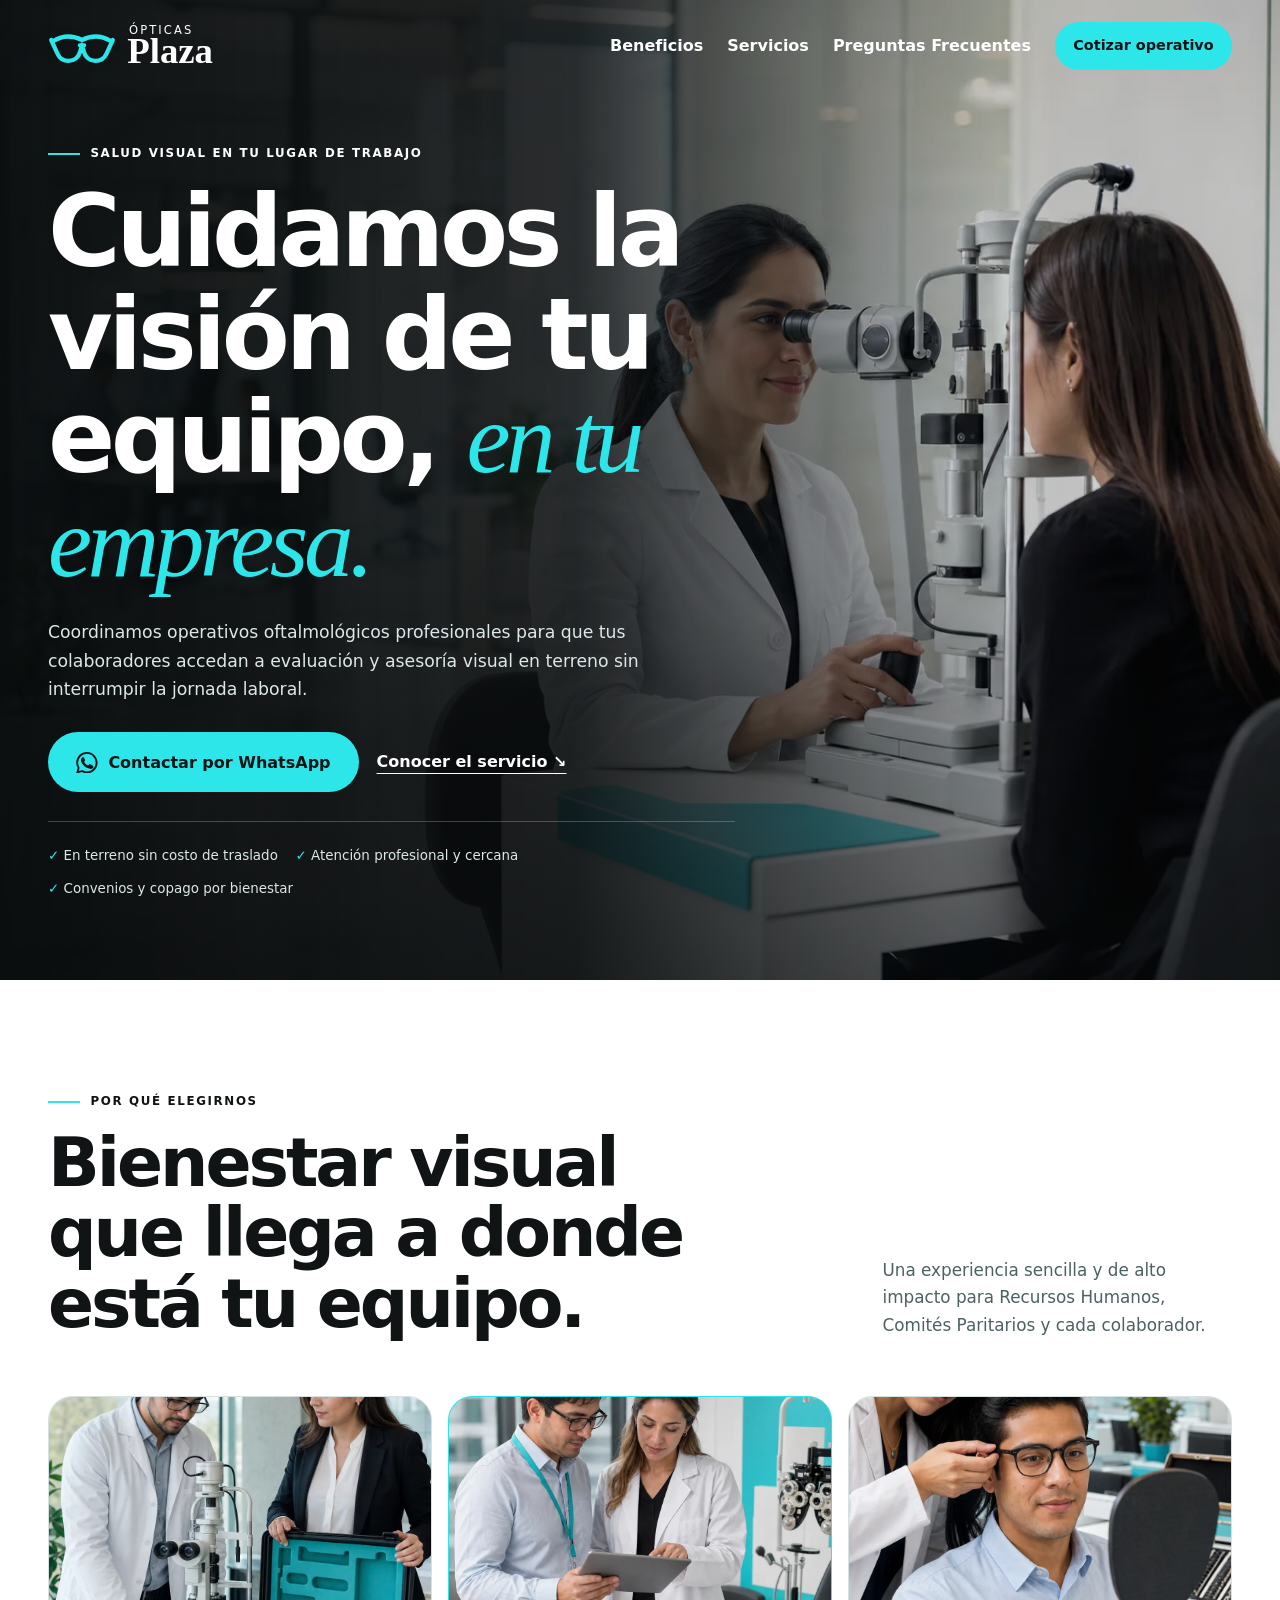
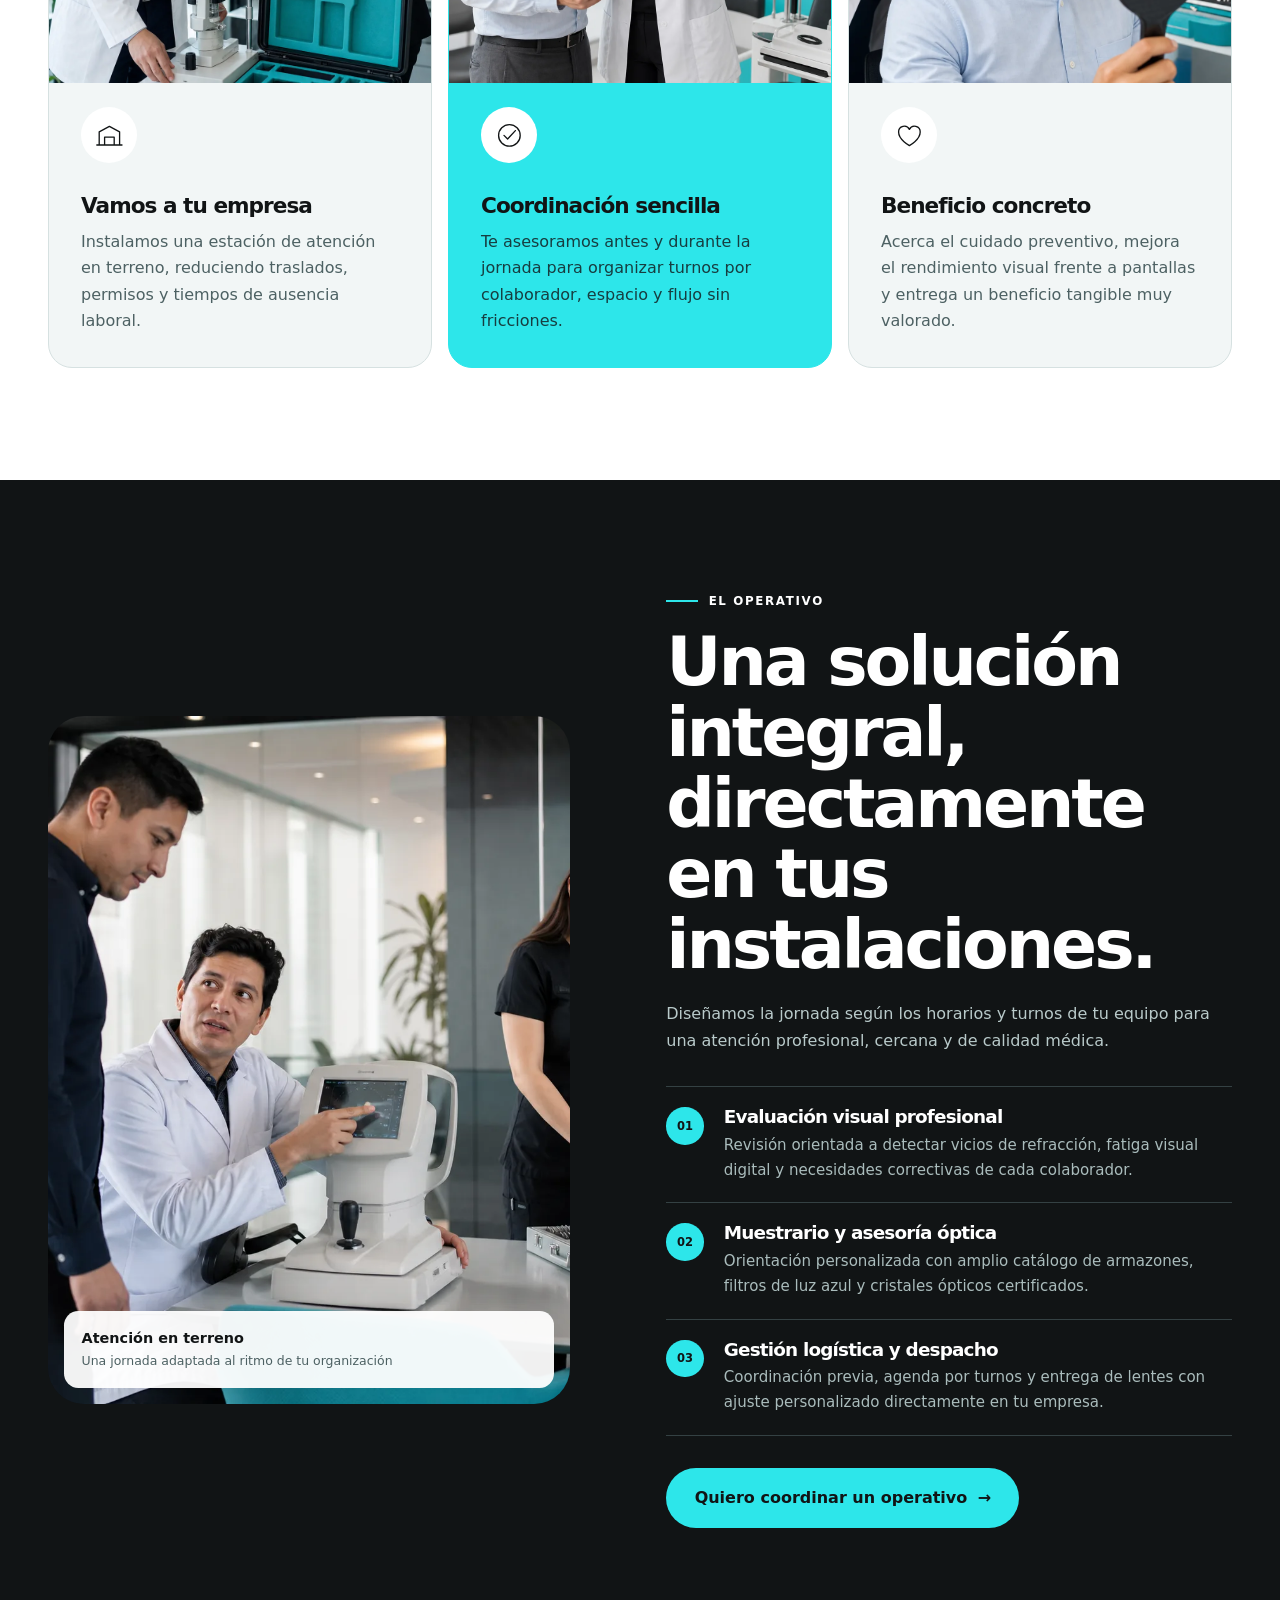
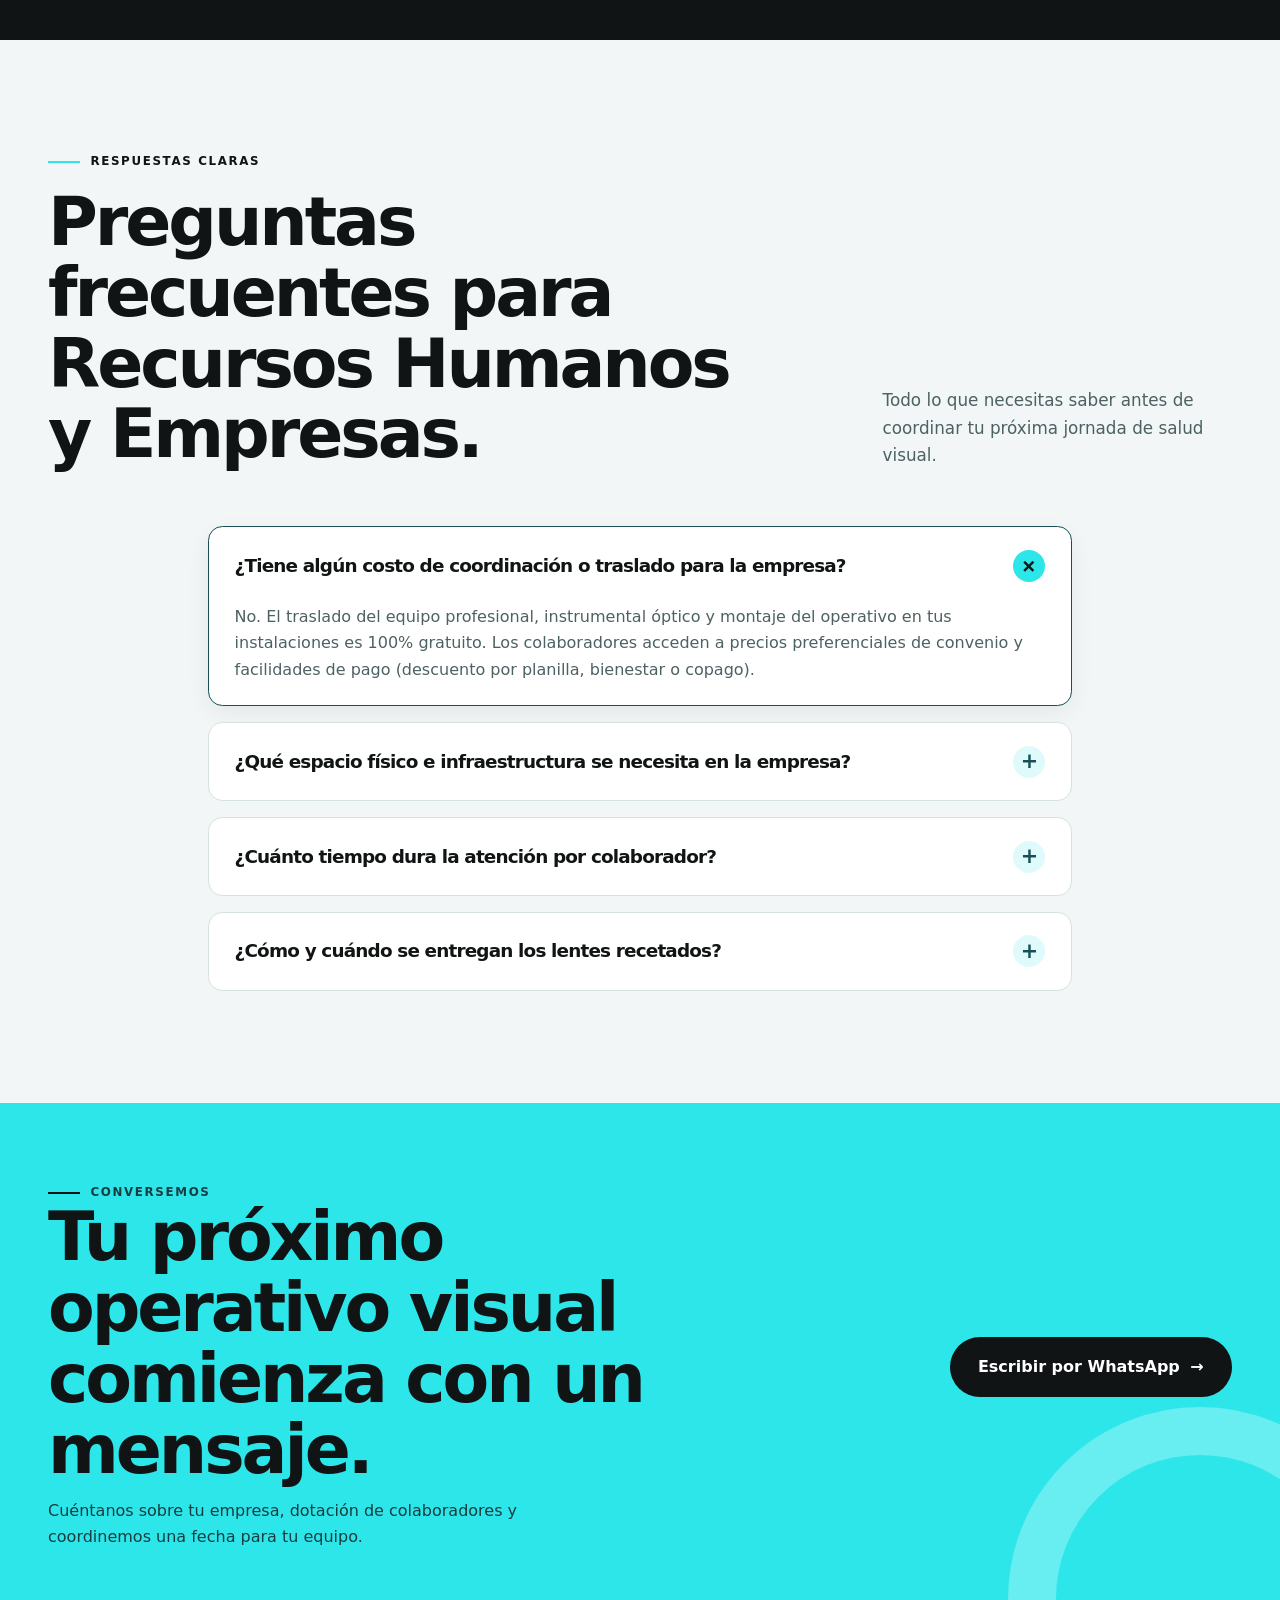
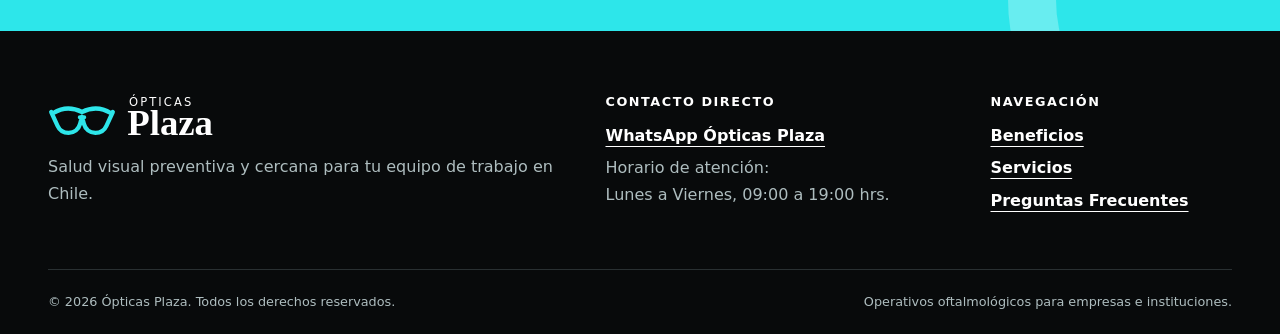
==== commit 276893b3: "feat(optimizations): implement AAS stack improvements for performance, SEO, CRO, a11y, and analytics" ====
--- a/index.html
+++ b/index.html
@@ -1,157 +1,403 @@
-<!doctype html>
-<html lang="es-CL">
-<head>
-  <meta charset="utf-8">
-  <meta name="viewport" content="width=device-width, initial-scale=1">
-  <title>Operativos Oftalmológicos para Empresas | Ópticas Plaza</title>
-  <meta name="description" content="Lleva un operativo oftalmológico profesional directamente a tu empresa. Evaluación visual, asesoría óptica y atención coordinada para tu equipo. Cotiza por WhatsApp.">
-  <meta name="robots" content="index, follow">
-  <meta name="theme-color" content="#22dbe1">
-  <meta property="og:type" content="website">
-  <meta property="og:locale" content="es_CL">
-  <meta property="og:title" content="Operativos oftalmológicos en tu empresa | Ópticas Plaza">
-  <meta property="og:description" content="Cuidamos la salud visual de tu equipo sin salir de la empresa. Coordina tu operativo por WhatsApp.">
-  <meta property="og:image" content="operativo-visual-empresa.png">
-  <link rel="preload" as="image" href="operativo-visual-empresa.png" fetchpriority="high">
-  <link rel="stylesheet" href="styles.css">
-</head>
-<body>
-  <a class="skip-link" href="#contenido">Saltar al contenido principal</a>
-
-  <header class="site-header">
-    <div class="container header-inner">
-      <a class="brand" href="#inicio" aria-label="Ópticas Plaza, ir al inicio">
-        <svg class="brand-icon" viewBox="0 0 64 44" role="img" aria-labelledby="brand-title">
-          <title id="brand-title">Isotipo de lentes de Ópticas Plaza</title>
-          <path d="M3 16 9 29c1.8 4 6 6.6 10.4 6.6 5.2 0 9.5-3.5 10.8-8.4l1.8-6.7 1.8 6.7c1.3 4.9 5.6 8.4 10.8 8.4 4.4 0 8.6-2.6 10.4-6.6l6-13M5 17c8-5 17-6 27-1 10-5 19-4 27 1M30 21h4"/>
-        </svg>
-        <span><small>ÓPTICAS</small><strong>Plaza</strong></span>
-      </a>
-
-      <nav class="main-nav" aria-label="Navegación principal">
-        <a href="#beneficios">Beneficios</a>
-        <a href="#servicios">Servicios</a>
-        <a class="header-cta" href="https://wa.me/message/ECLLEMER5KLGH1" target="_blank" rel="noopener noreferrer">Cotizar operativo</a>
-      </nav>
-    </div>
-  </header>
-
-  <main id="contenido">
-    <section class="hero" id="inicio" aria-labelledby="hero-title">
-      <div class="hero-media" aria-hidden="true">
-        <img src="operativo-visual-empresa.png" alt="" width="1536" height="1024" fetchpriority="high">
-      </div>
-      <div class="container hero-inner">
-        <div class="hero-copy">
-          <p class="eyebrow"><span></span> Salud visual en tu lugar de trabajo</p>
-          <h1 id="hero-title">Cuidamos la visión de tu equipo, <em>en tu empresa.</em></h1>
-          <p class="hero-lead">Coordinamos operativos oftalmológicos profesionales para que tus colaboradores accedan a evaluación y asesoría visual sin traslados.</p>
-          <div class="hero-actions">
-            <a class="button button-primary" href="https://wa.me/message/ECLLEMER5KLGH1" target="_blank" rel="noopener noreferrer" aria-label="Contactar a Ópticas Plaza por WhatsApp, abre en una pestaña nueva">
-              <svg viewBox="0 0 24 24" aria-hidden="true"><path d="M20.5 3.5A11.8 11.8 0 0 0 12.1 0C5.6 0 .3 5.3.3 11.8c0 2.1.5 4.1 1.6 5.9L0 24l6.5-1.7a11.9 11.9 0 0 0 5.6 1.4h.1c6.5 0 11.8-5.3 11.8-11.8 0-3.2-1.3-6.1-3.5-8.4Zm-8.4 18.2c-1.7 0-3.4-.5-4.9-1.3l-.4-.2-3.8 1 1-3.7-.2-.4a9.8 9.8 0 0 1-1.5-5.3A9.8 9.8 0 0 1 12.1 2c2.6 0 5.1 1 6.9 2.9a9.7 9.7 0 0 1 2.9 6.9c0 5.5-4.4 9.9-9.8 9.9Zm5.4-7.4c-.3-.1-1.8-.9-2.1-1-.3-.1-.5-.1-.7.2l-.9 1.1c-.2.2-.4.2-.7.1-1.7-.9-2.9-1.6-4-3.6-.3-.5.3-.5.9-1.7.1-.2 0-.4 0-.6l-1-2.4c-.3-.6-.6-.5-.8-.5h-.6c-.2 0-.6.1-.9.4-.3.3-1.2 1.2-1.2 2.9s1.2 3.3 1.4 3.5c.2.2 2.4 3.7 5.9 5.2 2.2.9 3.1 1 4.2.8.7-.1 1.8-.7 2.1-1.5.3-.7.3-1.4.2-1.5-.2-.2-.5-.3-.8-.4Z"/></svg>
-              Contactar por WhatsApp
-            </a>
-            <a class="text-link" href="#servicios">Conocer el servicio <span aria-hidden="true">↘</span></a>
-          </div>
-          <ul class="trust-list" aria-label="Características destacadas">
-            <li><span aria-hidden="true">✓</span> En terreno</li>
-            <li><span aria-hidden="true">✓</span> Atención profesional</li>
-            <li><span aria-hidden="true">✓</span> Coordinación ágil</li>
-          </ul>
-        </div>
-      </div>
-    </section>
-
-    <section class="benefits section" id="beneficios" aria-labelledby="benefits-title">
-      <div class="container">
-        <div class="section-heading">
-          <div>
-            <p class="eyebrow"><span></span> Por qué elegirnos</p>
-            <h2 id="benefits-title">Bienestar visual que llega a donde está tu equipo.</h2>
-          </div>
-          <p>Una experiencia simple para Recursos Humanos y valiosa para cada colaborador.</p>
-        </div>
-
-        <div class="benefit-grid">
+<!doctype html>
+<html lang="es-CL">
+<head>
+  <meta charset="utf-8">
+  <meta name="viewport" content="width=device-width, initial-scale=1">
+  <title>Operativos Oftalmológicos para Empresas en Chile | Ópticas Plaza</title>
+  <meta name="description" content="Operativos oftalmológicos profesionales en terreno para empresas. Evaluación visual completa, asesoría óptica y despacho directo para tu equipo. Cotiza por WhatsApp.">
+  <meta name="robots" content="index, follow">
+  <meta name="theme-color" content="#22dbe1">
+  <link rel="canonical" href="https://opticasplaza.cl/">
+
+  <!-- Open Graph / Redes Sociales -->
+  <meta property="og:type" content="website">
+  <meta property="og:locale" content="es_CL">
+  <meta property="og:site_name" content="Ópticas Plaza">
+  <meta property="og:title" content="Operativos Oftalmológicos para Empresas | Ópticas Plaza">
+  <meta property="og:description" content="Salud visual en tu lugar de trabajo. Evaluaciones profesionales y asesoría óptica en terreno para empresas en Chile.">
+  <meta property="og:url" content="https://opticasplaza.cl/">
+  <meta property="og:image" content="https://opticasplaza.cl/operativo-visual-empresa.webp">
+  <meta property="og:image:width" content="1536">
+  <meta property="og:image:height" content="1024">
+  <meta property="og:image:alt" content="Especialista de Ópticas Plaza realizando operativo visual en empresa">
+
+  <!-- Twitter Cards -->
+  <meta name="twitter:card" content="summary_large_image">
+  <meta name="twitter:title" content="Operativos Oftalmológicos para Empresas | Ópticas Plaza">
+  <meta name="twitter:description" content="Lleva salud visual y bienestar a tu equipo de trabajo sin traslados.">
+  <meta name="twitter:image" content="https://opticasplaza.cl/operativo-visual-empresa.webp">
+
+  <!-- Preload de imagen principal Hero (LCP) -->
+  <link rel="preload" as="image" href="operativo-visual-empresa.webp" type="image/webp" fetchpriority="high">
+  <link rel="stylesheet" href="styles.css">
+
+  <!-- Datos Estructurados Schema.org (JSON-LD) -->
+  <script type="application/ld+json">
+  {
+    "@context": "https://schema.org",
+    "@graph": [
+      {
+        "@type": ["Optician", "LocalBusiness", "MedicalBusiness"],
+        "@id": "https://opticasplaza.cl/#organization",
+        "name": "Ópticas Plaza",
+        "url": "https://opticasplaza.cl/",
+        "logo": "https://opticasplaza.cl/operativo-visual-empresa.webp",
+        "image": "https://opticasplaza.cl/operativo-visual-empresa.webp",
+        "description": "Operativos oftalmológicos profesionales y jornadas de salud visual en terreno para empresas e instituciones en Chile.",
+        "areaServed": {
+          "@type": "Country",
+          "name": "Chile"
+        },
+        "priceRange": "$$",
+        "telephone": "+56900000000",
+        "contactPoint": {
+          "@type": "ContactPoint",
+          "contactType": "customer service",
+          "url": "https://wa.me/message/ECLLEMER5KLGH1",
+          "availableLanguage": "Spanish"
+        }
+      },
+      {
+        "@type": "Service",
+        "@id": "https://opticasplaza.cl/#servicio-operativos",
+        "name": "Operativos Oftalmológicos Corporativos",
+        "serviceType": "Salud Visual y Óptica en Terreno",
+        "provider": {
+          "@id": "https://opticasplaza.cl/#organization"
+        },
+        "areaServed": {
+          "@type": "AdministrativeArea",
+          "name": "Región Metropolitana de Santiago, Chile"
+        },
+        "description": "Evaluación visual profesional, chequeo refractivo, asesoría óptica y entrega directa en el lugar de trabajo para colaboradores de empresas.",
+        "offers": {
+          "@type": "Offer",
+          "description": "Coordinación y montaje de operativo en terreno para empresas con facilidades de convenio."
+        }
+      },
+      {
+        "@type": "FAQPage",
+        "@id": "https://opticasplaza.cl/#faq",
+        "mainEntity": [
+          {
+            "@type": "Question",
+            "name": "¿El operativo oftalmológico tiene costo de coordinación o traslado para la empresa?",
+            "acceptedAnswer": {
+              "@type": "Answer",
+              "text": "No. La coordinación, traslado y montaje de la estación visual en las instalaciones de la empresa no tienen costo directo. Se ofrecen facilidades y convenios de descuento por planilla o beneficios de bienestar para los colaboradores que requieran lentes."
+            }
+          },
+          {
+            "@type": "Question",
+            "name": "¿Qué espacio físico e infraestructura se necesita en la empresa?",
+            "acceptedAnswer": {
+              "@type": "Answer",
+              "text": "Solo requerimos una sala de reuniones, oficina privada o espacio cerrado con conexión eléctrica estándar (220V) para instalar los equipos de evaluación óptica."
+            }
+          },
+          {
+            "@type": "Question",
+            "name": "¿Cuánto tiempo toma la atención por cada trabajador?",
+            "acceptedAnswer": {
+              "@type": "Answer",
+              "text": "Cada evaluación toma entre 15 y 20 minutos por colaborador, lo que permite una atención ágil y sin interrumpir la operatividad normal de las áreas de trabajo."
+            }
+          },
+          {
+            "@type": "Question",
+            "name": "¿Cómo se gestiona la entrega de los lentes con receta?",
+            "acceptedAnswer": {
+              "@type": "Answer",
+              "text": "Una vez confeccionados los lentes de acuerdo a la receta médica y requerimientos específicos de cada colaborador, realizamos la entrega y ajuste directamente en las oficinas de la empresa."
+            }
+          }
+        ]
+      },
+      {
+        "@type": "BreadcrumbList",
+        "@id": "https://opticasplaza.cl/#breadcrumb",
+        "itemListElement": [
+          {
+            "@type": "ListItem",
+            "position": 1,
+            "name": "Inicio",
+            "item": "https://opticasplaza.cl/"
+          }
+        ]
+      }
+    ]
+  }
+  </script>
+</head>
+<body>
+  <a class="skip-link" href="#contenido">Saltar al contenido principal</a>
+
+  <header class="site-header">
+    <div class="container header-inner">
+      <a class="brand" href="#inicio" aria-label="Ópticas Plaza, ir al inicio">
+        <svg class="brand-icon" viewBox="0 0 64 44" role="img" aria-labelledby="brand-title">
+          <title id="brand-title">Isotipo de lentes de Ópticas Plaza</title>
+          <path d="M3 16 9 29c1.8 4 6 6.6 10.4 6.6 5.2 0 9.5-3.5 10.8-8.4l1.8-6.7 1.8 6.7c1.3 4.9 5.6 8.4 10.8 8.4 4.4 0 8.6-2.6 10.4-6.6l6-13M5 17c8-5 17-6 27-1 10-5 19-4 27 1M30 21h4"/>
+        </svg>
+        <span><small>ÓPTICAS</small><strong>Plaza</strong></span>
+      </a>
+
+      <nav class="main-nav" aria-label="Navegación principal">
+        <a href="#beneficios">Beneficios</a>
+        <a href="#servicios">Servicios</a>
+        <a href="#faq">Preguntas Frecuentes</a>
+        <a class="header-cta" href="https://wa.me/message/ECLLEMER5KLGH1?text=Hola%20%C3%93pticas%20Plaza%2C%20quisiera%20cotizar%20un%20operativo%20oftalmol%C3%B3gico%20para%20mi%20empresa." target="_blank" rel="noopener noreferrer" data-analytics-event="whatsapp_cta" data-analytics-location="header">Cotizar operativo</a>
+      </nav>
+    </div>
+  </header>
+
+  <main id="contenido">
+    <section class="hero" id="inicio" aria-labelledby="hero-title">
+      <div class="hero-media" aria-hidden="true">
+        <picture>
+          <source srcset="operativo-visual-empresa.webp" type="image/webp">
+          <img src="operativo-visual-empresa.png" alt="" width="1536" height="1024" fetchpriority="high" decoding="async">
+        </picture>
+      </div>
+      <div class="container hero-inner">
+        <div class="hero-copy">
+          <p class="eyebrow"><span></span> Salud visual en tu lugar de trabajo</p>
+          <h1 id="hero-title">Cuidamos la visión de tu equipo, <em>en tu empresa.</em></h1>
+          <p class="hero-lead">Coordinamos operativos oftalmológicos profesionales para que tus colaboradores accedan a evaluación y asesoría visual en terreno sin interrumpir la jornada laboral.</p>
+          <div class="hero-actions">
+            <a class="button button-primary" href="https://wa.me/message/ECLLEMER5KLGH1?text=Hola%20%C3%93pticas%20Plaza%2C%20quisiera%20cotizar%20un%20operativo%20oftalmol%C3%B3gico%20para%20mi%20empresa." target="_blank" rel="noopener noreferrer" aria-label="Contactar a Ópticas Plaza por WhatsApp, abre en una pestaña nueva" data-analytics-event="whatsapp_cta" data-analytics-location="hero">
+              <svg viewBox="0 0 24 24" aria-hidden="true"><path d="M20.5 3.5A11.8 11.8 0 0 0 12.1 0C5.6 0 .3 5.3.3 11.8c0 2.1.5 4.1 1.6 5.9L0 24l6.5-1.7a11.9 11.9 0 0 0 5.6 1.4h.1c6.5 0 11.8-5.3 11.8-11.8 0-3.2-1.3-6.1-3.5-8.4Zm-8.4 18.2c-1.7 0-3.4-.5-4.9-1.3l-.4-.2-3.8 1 1-3.7-.2-.4a9.8 9.8 0 0 1-1.5-5.3A9.8 9.8 0 0 1 12.1 2c2.6 0 5.1 1 6.9 2.9a9.7 9.7 0 0 1 2.9 6.9c0 5.5-4.4 9.9-9.8 9.9Zm5.4-7.4c-.3-.1-1.8-.9-2.1-1-.3-.1-.5-.1-.7.2l-.9 1.1c-.2.2-.4.2-.7.1-1.7-.9-2.9-1.6-4-3.6-.3-.5.3-.5.9-1.7.1-.2 0-.4 0-.6l-1-2.4c-.3-.6-.6-.5-.8-.5h-.6c-.2 0-.6.1-.9.4-.3.3-1.2 1.2-1.2 2.9s1.2 3.3 1.4 3.5c.2.2 2.4 3.7 5.9 5.2 2.2.9 3.1 1 4.2.8.7-.1 1.8-.7 2.1-1.5.3-.7.3-1.4.2-1.5-.2-.2-.5-.3-.8-.4Z"/></svg>
+              Contactar por WhatsApp
+            </a>
+            <a class="text-link" href="#servicios">Conocer el servicio <span aria-hidden="true">↘</span></a>
+          </div>
+          <ul class="trust-list" aria-label="Características destacadas">
+            <li><span aria-hidden="true">✓</span> En terreno sin costo de traslado</li>
+            <li><span aria-hidden="true">✓</span> Atención profesional y cercana</li>
+            <li><span aria-hidden="true">✓</span> Convenios y copago por bienestar</li>
+          </ul>
+        </div>
+      </div>
+    </section>
+
+    <section class="benefits section" id="beneficios" aria-labelledby="benefits-title">
+      <div class="container">
+        <div class="section-heading">
+          <div>
+            <p class="eyebrow"><span></span> Por qué elegirnos</p>
+            <h2 id="benefits-title">Bienestar visual que llega a donde está tu equipo.</h2>
+          </div>
+          <p>Una experiencia sencilla y de alto impacto para Recursos Humanos, Comités Paritarios y cada colaborador.</p>
+        </div>
+
+        <div class="benefit-grid">
           <article class="benefit-card">
-            <img class="benefit-photo" src="beneficio-empresa-v2.png" alt="Profesional instala equipos oftalmológicos junto a una coordinadora dentro de una empresa" width="1004" height="1667" loading="lazy">
+            <picture class="benefit-photo-wrapper">
+              <source srcset="beneficio-empresa-v2.webp" type="image/webp">
+              <img class="benefit-photo" src="beneficio-empresa-v2.png" alt="Profesional instala equipos oftalmológicos junto a una coordinadora dentro de una empresa" width="972" height="1619" loading="lazy" decoding="async">
+            </picture>
             <div class="icon-box" aria-hidden="true"><svg viewBox="0 0 48 48"><path d="M7 40V18l17-9 17 9v22M16 40V27h16v13M3 40h42"/></svg></div>
             <h3>Vamos a tu empresa</h3>
-            <p>Instalamos una estación de atención en terreno, reduciendo traslados e interrupciones para tu equipo.</p>
-          </article>
+            <p>Instalamos una estación de atención en terreno, reduciendo traslados, permisos y tiempos de ausencia laboral.</p>
+          </article>
           <article class="benefit-card featured">
-            <img class="benefit-photo" src="beneficio-coordinacion-v2.png" alt="Coordinador de empresa y profesional de salud visual organizan un operativo mediante una tablet" width="1122" height="1402" loading="lazy">
+            <picture class="benefit-photo-wrapper">
+              <source srcset="beneficio-coordinacion-v2.webp" type="image/webp">
+              <img class="benefit-photo" src="beneficio-coordinacion-v2.png" alt="Coordinador de empresa y profesional de salud visual organizan un operativo mediante una tablet" width="1122" height="1402" loading="lazy" decoding="async">
+            </picture>
             <div class="icon-box" aria-hidden="true"><svg viewBox="0 0 48 48"><circle cx="24" cy="24" r="18"/><path d="m15 24 6 6 13-14"/></svg></div>
             <h3>Coordinación sencilla</h3>
-            <p>Te acompañamos antes y durante la jornada para organizar horarios, espacio y flujo de atención.</p>
-          </article>
+            <p>Te asesoramos antes y durante la jornada para organizar turnos por colaborador, espacio y flujo sin fricciones.</p>
+          </article>
           <article class="benefit-card">
-            <img class="benefit-photo" src="beneficio-bienestar-v2.png" alt="Trabajador observa el resultado mientras una profesional ajusta sus nuevos anteojos" width="1004" height="1600" loading="lazy">
+            <picture class="benefit-photo-wrapper">
+              <source srcset="beneficio-bienestar-v2.webp" type="image/webp">
+              <img class="benefit-photo" src="beneficio-bienestar-v2.png" alt="Trabajador observa el resultado mientras una profesional ajusta sus nuevos anteojos" width="1003" height="1568" loading="lazy" decoding="async">
+            </picture>
             <div class="icon-box" aria-hidden="true"><svg viewBox="0 0 48 48"><path d="M24 41S6 31.5 6 18.5A9.5 9.5 0 0 1 24 14a9.5 9.5 0 0 1 18 4.5C42 31.5 24 41 24 41Z"/></svg></div>
             <h3>Beneficio concreto</h3>
-            <p>Acerca el cuidado preventivo y entrega una experiencia de bienestar apreciada por los colaboradores.</p>
-          </article>
-        </div>
-      </div>
-    </section>
-
-    <section class="services section" id="servicios" aria-labelledby="services-title">
-      <div class="container services-grid">
-        <div class="services-image">
-          <img src="atencion-oftalmologica-corporativa.png" alt="Profesionales de salud visual explican una evaluación a un trabajador durante un operativo en su empresa" width="1456" height="1088" loading="lazy">
-          <div class="image-note"><strong>Atención en terreno</strong><span>Una jornada pensada para tu organización</span></div>
-        </div>
-
-        <div class="services-copy">
-          <p class="eyebrow"><span></span> El operativo</p>
-          <h2 id="services-title">Una solución completa, directamente en tus instalaciones.</h2>
-          <p class="services-intro">Adaptamos la jornada al funcionamiento de tu empresa para ofrecer una atención fluida, cercana y profesional.</p>
-          <ul class="service-list">
-            <li><span aria-hidden="true">01</span><div><h3>Evaluación visual</h3><p>Revisión orientada a identificar las necesidades visuales de cada persona.</p></div></li>
-            <li><span aria-hidden="true">02</span><div><h3>Asesoría óptica personalizada</h3><p>Orientación clara para elegir soluciones acordes a cada necesidad.</p></div></li>
-            <li><span aria-hidden="true">03</span><div><h3>Gestión de la jornada</h3><p>Coordinación del espacio, los horarios y el flujo de colaboradores.</p></div></li>
-          </ul>
-          <a class="button button-dark" href="https://wa.me/message/ECLLEMER5KLGH1" target="_blank" rel="noopener noreferrer">Quiero coordinar un operativo <span aria-hidden="true">→</span></a>
-        </div>
-      </div>
-    </section>
-
-    <section class="final-cta" aria-labelledby="cta-title">
-      <div class="container cta-inner">
-        <div>
-          <p class="eyebrow"><span></span> Conversemos</p>
-          <h2 id="cta-title">Tu próximo operativo visual comienza con un mensaje.</h2>
-          <p>Cuéntanos sobre tu empresa y coordinemos una jornada para tu equipo.</p>
-        </div>
-        <a class="button button-light" href="https://wa.me/message/ECLLEMER5KLGH1" target="_blank" rel="noopener noreferrer">Escribir por WhatsApp <span aria-hidden="true">→</span></a>
-      </div>
-    </section>
-  </main>
-
-  <footer class="site-footer">
-    <div class="container footer-grid">
-      <div>
-        <a class="brand footer-brand" href="#inicio" aria-label="Ópticas Plaza, ir al inicio">
-          <svg class="brand-icon" viewBox="0 0 64 44" aria-hidden="true"><path d="M3 16 9 29c1.8 4 6 6.6 10.4 6.6 5.2 0 9.5-3.5 10.8-8.4l1.8-6.7 1.8 6.7c1.3 4.9 5.6 8.4 10.8 8.4 4.4 0 8.6-2.6 10.4-6.6l6-13M5 17c8-5 17-6 27-1 10-5 19-4 27 1M30 21h4"/></svg>
-          <span><small>ÓPTICAS</small><strong>Plaza</strong></span>
-        </a>
-        <p>Salud visual más cerca de tu equipo.</p>
-      </div>
-      <div>
-        <h2>Contacto directo</h2>
-        <a href="https://wa.me/message/ECLLEMER5KLGH1" target="_blank" rel="noopener noreferrer">WhatsApp Ópticas Plaza</a>
-        <p>Horario de atención:<br>consulta disponibilidad por WhatsApp.</p>
-      </div>
-      <div>
-        <h2>Navegación</h2>
-        <a href="#beneficios">Beneficios</a>
-        <a href="#servicios">Servicios</a>
-      </div>
-    </div>
-    <div class="container footer-bottom">
-      <p>© 2026 Ópticas Plaza. Todos los derechos reservados.</p>
-      <p>Operativos oftalmológicos para empresas.</p>
-    </div>
-  </footer>
-</body>
-</html>
+            <p>Acerca el cuidado preventivo, mejora el rendimiento visual frente a pantallas y entrega un beneficio tangible muy valorado.</p>
+          </article>
+        </div>
+      </div>
+    </section>
+
+    <section class="services section" id="servicios" aria-labelledby="services-title">
+      <div class="container services-grid">
+        <div class="services-image">
+          <picture>
+            <source srcset="atencion-oftalmologica-corporativa.webp" type="image/webp">
+            <img src="atencion-oftalmologica-corporativa.png" alt="Profesionales de salud visual explican una evaluación a un trabajador durante un operativo en su empresa" width="1448" height="1086" loading="lazy" decoding="async">
+          </picture>
+          <div class="image-note"><strong>Atención en terreno</strong><span>Una jornada adaptada al ritmo de tu organización</span></div>
+        </div>
+
+        <div class="services-copy">
+          <p class="eyebrow"><span></span> El operativo</p>
+          <h2 id="services-title">Una solución integral, directamente en tus instalaciones.</h2>
+          <p class="services-intro">Diseñamos la jornada según los horarios y turnos de tu equipo para una atención profesional, cercana y de calidad médica.</p>
+          <ul class="service-list">
+            <li><span aria-hidden="true">01</span><div><h3>Evaluación visual profesional</h3><p>Revisión orientada a detectar vicios de refracción, fatiga visual digital y necesidades correctivas de cada colaborador.</p></div></li>
+            <li><span aria-hidden="true">02</span><div><h3>Muestrario y asesoría óptica</h3><p>Orientación personalizada con amplio catálogo de armazones, filtros de luz azul y cristales ópticos certificados.</p></div></li>
+            <li><span aria-hidden="true">03</span><div><h3>Gestión logística y despacho</h3><p>Coordinación previa, agenda por turnos y entrega de lentes con ajuste personalizado directamente en tu empresa.</p></div></li>
+          </ul>
+          <a class="button button-dark" href="https://wa.me/message/ECLLEMER5KLGH1?text=Hola%20%C3%93pticas%20Plaza%2C%20deseo%20coordinar%20un%20operativo%20visual%20para%20mi%20empresa." target="_blank" rel="noopener noreferrer" data-analytics-event="whatsapp_cta" data-analytics-location="services">Quiero coordinar un operativo <span aria-hidden="true">→</span></a>
+        </div>
+      </div>
+    </section>
+
+    <section class="faq section" id="faq" aria-labelledby="faq-title">
+      <div class="container">
+        <div class="section-heading">
+          <div>
+            <p class="eyebrow"><span></span> Respuestas claras</p>
+            <h2 id="faq-title">Preguntas frecuentes para Recursos Humanos y Empresas.</h2>
+          </div>
+          <p>Todo lo que necesitas saber antes de coordinar tu próxima jornada de salud visual.</p>
+        </div>
+
+        <div class="faq-accordion">
+          <details class="faq-item" open>
+            <summary class="faq-summary">
+              <h3>¿Tiene algún costo de coordinación o traslado para la empresa?</h3>
+              <span class="faq-icon" aria-hidden="true">+</span>
+            </summary>
+            <div class="faq-content">
+              <p>No. El traslado del equipo profesional, instrumental óptico y montaje del operativo en tus instalaciones es 100% gratuito. Los colaboradores acceden a precios preferenciales de convenio y facilidades de pago (descuento por planilla, bienestar o copago).</p>
+            </div>
+          </details>
+
+          <details class="faq-item">
+            <summary class="faq-summary">
+              <h3>¿Qué espacio físico e infraestructura se necesita en la empresa?</h3>
+              <span class="faq-icon" aria-hidden="true">+</span>
+            </summary>
+            <div class="faq-content">
+              <p>Solo requerimos una sala de reuniones, oficina o espacio cerrado con una mesa, sillas y una toma de corriente estándar (220V). Nosotros llevamos todo el equipo tecnológico necesario.</p>
+            </div>
+          </details>
+
+          <details class="faq-item">
+            <summary class="faq-summary">
+              <h3>¿Cuánto tiempo dura la atención por colaborador?</h3>
+              <span class="faq-icon" aria-hidden="true">+</span>
+            </summary>
+            <div class="faq-content">
+              <p>La evaluación y asesoría toma entre 15 y 20 minutos por persona. Coordinamos una pauta horaria por turnos para que ningún área productiva quede desatendida.</p>
+            </div>
+          </details>
+
+          <details class="faq-item">
+            <summary class="faq-summary">
+              <h3>¿Cómo y cuándo se entregan los lentes recetados?</h3>
+              <span class="faq-icon" aria-hidden="true">+</span>
+            </summary>
+            <div class="faq-content">
+              <p>Los lentes confeccionados con cristales y armazones elegidos se entregan en un plazo estimado de 7 a 10 días hábiles directamente en las oficinas de tu empresa, realizando el calce y ajuste final en terreno.</p>
+            </div>
+          </details>
+        </div>
+      </div>
+    </section>
+
+    <section class="final-cta" aria-labelledby="cta-title">
+      <div class="container cta-inner">
+        <div>
+          <p class="eyebrow"><span></span> Conversemos</p>
+          <h2 id="cta-title">Tu próximo operativo visual comienza con un mensaje.</h2>
+          <p>Cuéntanos sobre tu empresa, dotación de colaboradores y coordinemos una fecha para tu equipo.</p>
+        </div>
+        <a class="button button-light" href="https://wa.me/message/ECLLEMER5KLGH1?text=Hola%20%C3%93pticas%20Plaza%2C%20quiero%20agendar%20una%20reuni%C3%B3n%20para%20coordinar%20un%20operativo." target="_blank" rel="noopener noreferrer" data-analytics-event="whatsapp_cta" data-analytics-location="final_cta">Escribir por WhatsApp <span aria-hidden="true">→</span></a>
+      </div>
+    </section>
+  </main>
+
+  <footer class="site-footer">
+    <div class="container footer-grid">
+      <div>
+        <a class="brand footer-brand" href="#inicio" aria-label="Ópticas Plaza, ir al inicio">
+          <svg class="brand-icon" viewBox="0 0 64 44" aria-hidden="true"><path d="M3 16 9 29c1.8 4 6 6.6 10.4 6.6 5.2 0 9.5-3.5 10.8-8.4l1.8-6.7 1.8 6.7c1.3 4.9 5.6 8.4 10.8 8.4 4.4 0 8.6-2.6 10.4-6.6l6-13M5 17c8-5 17-6 27-1 10-5 19-4 27 1M30 21h4"/></svg>
+          <span><small>ÓPTICAS</small><strong>Plaza</strong></span>
+        </a>
+        <p>Salud visual preventiva y cercana para tu equipo de trabajo en Chile.</p>
+      </div>
+      <div>
+        <h2>Contacto directo</h2>
+        <a href="https://wa.me/message/ECLLEMER5KLGH1?text=Hola%20%C3%93pticas%20Plaza%2C%20quisiera%20m%C3%A1s%20informaci%C3%B3n." target="_blank" rel="noopener noreferrer" data-analytics-event="whatsapp_cta" data-analytics-location="footer">WhatsApp Ópticas Plaza</a>
+        <p>Horario de atención:<br>Lunes a Viernes, 09:00 a 19:00 hrs.</p>
+      </div>
+      <div>
+        <h2>Navegación</h2>
+        <a href="#beneficios">Beneficios</a>
+        <a href="#servicios">Servicios</a>
+        <a href="#faq">Preguntas Frecuentes</a>
+      </div>
+    </div>
+    <div class="container footer-bottom">
+      <p>© 2026 Ópticas Plaza. Todos los derechos reservados.</p>
+      <p>Operativos oftalmológicos para empresas e instituciones.</p>
+    </div>
+  </footer>
+
+  <!-- Botón Flotante Móvil de WhatsApp para CRO -->
+  <aside class="floating-whatsapp" aria-label="Contacto rápido por WhatsApp">
+    <a class="floating-whatsapp-btn" href="https://wa.me/message/ECLLEMER5KLGH1?text=Hola%20%C3%93pticas%20Plaza%2C%20deseo%20cotizar%20un%20operativo%20oftalmol%C3%B3gico." target="_blank" rel="noopener noreferrer" aria-label="Hablar por WhatsApp con Ópticas Plaza" data-analytics-event="whatsapp_cta" data-analytics-location="floating_button">
+      <svg viewBox="0 0 24 24" aria-hidden="true"><path d="M20.5 3.5A11.8 11.8 0 0 0 12.1 0C5.6 0 .3 5.3.3 11.8c0 2.1.5 4.1 1.6 5.9L0 24l6.5-1.7a11.9 11.9 0 0 0 5.6 1.4h.1c6.5 0 11.8-5.3 11.8-11.8 0-3.2-1.3-6.1-3.5-8.4Zm-8.4 18.2c-1.7 0-3.4-.5-4.9-1.3l-.4-.2-3.8 1 1-3.7-.2-.4a9.8 9.8 0 0 1-1.5-5.3A9.8 9.8 0 0 1 12.1 2c2.6 0 5.1 1 6.9 2.9a9.7 9.7 0 0 1 2.9 6.9c0 5.5-4.4 9.9-9.8 9.9Zm5.4-7.4c-.3-.1-1.8-.9-2.1-1-.3-.1-.5-.1-.7.2l-.9 1.1c-.2.2-.4.2-.7.1-1.7-.9-2.9-1.6-4-3.6-.3-.5.3-.5.9-1.7.1-.2 0-.4 0-.6l-1-2.4c-.3-.6-.6-.5-.8-.5h-.6c-.2 0-.6.1-.9.4-.3.3-1.2 1.2-1.2 2.9s1.2 3.3 1.4 3.5c.2.2 2.4 3.7 5.9 5.2 2.2.9 3.1 1 4.2.8.7-.1 1.8-.7 2.1-1.5.3-.7.3-1.4.2-1.5-.2-.2-.5-.3-.8-.4Z"/></svg>
+      <span>Cotizar por WhatsApp</span>
+    </a>
+  </aside>
+
+  <!-- Script ligero de Analítica y Medición (analytics-tracking) -->
+  <script>
+  (function() {
+    'use strict';
+    // Inicializar dataLayer si no existe
+    window.dataLayer = window.dataLayer || [];
+
+    // Función de despacho de evento estructurado
+    function trackEvent(eventName, params) {
+      var payload = Object.assign({
+        event: eventName,
+        timestamp: new Date().toISOString()
+      }, params || {});
+
+      window.dataLayer.push(payload);
+
+      // Si existe gtag (Google Analytics 4), registrar evento
+      if (typeof window.gtag === 'function') {
+        window.gtag('event', eventName, params);
+      }
+    }
+
+    // Escuchar clics en elementos con data-analytics-event
+    document.addEventListener('click', function(e) {
+      var target = e.target.closest('[data-analytics-event]');
+      if (!target) return;
+
+      var eventName = target.getAttribute('data-analytics-event');
+      var location = target.getAttribute('data-analytics-location') || 'unknown';
+
+      trackEvent(eventName, {
+        event_category: 'lead_generation',
+        event_label: location,
+        destination_url: target.getAttribute('href') || ''
+      });
+    });
+
+    // Tracking de interacción con FAQs
+    var faqDetails = document.querySelectorAll('.faq-item');
+    faqDetails.forEach(function(detail) {
+      detail.addEventListener('toggle', function() {
+        if (detail.open) {
+          var questionText = detail.querySelector('h3') ? detail.querySelector('h3').textContent.trim() : '';
+          trackEvent('faq_opened', {
+            event_category: 'engagement',
+            faq_question: questionText
+          });
+        }
+      });
+    });
+  })();
+  </script>
+</body>
+</html>
--- a/styles.css
+++ b/styles.css
@@ -1,160 +1,180 @@
-/* Ópticas Plaza — Landing page mobile-first, sin dependencias externas. */
-:root {
-  --aqua: #2de6ea;
-  --aqua-soft: #84edf0;
-  --aqua-pale: #dffafb;
-  --petrol: #174f55;
-  --ink: #111415;
-  --white: #fff;
-  --mist: #f2f6f6;
-  --muted: #4d6163;
-  --line: #d6e1e1;
-  --radius-sm: .9rem;
-  --radius-md: 1.5rem;
-  --radius-lg: 2.25rem;
-  --shadow: 0 1.5rem 4rem rgba(9, 18, 19, .14);
-  --container: 74rem;
-  --ease: 180ms ease;
-}
-
-*, *::before, *::after { box-sizing: border-box; }
-html { scroll-behavior: smooth; }
-body { margin: 0; color: var(--ink); background: var(--white); font-family: Inter, ui-sans-serif, system-ui, -apple-system, BlinkMacSystemFont, "Segoe UI", sans-serif; font-size: 1rem; line-height: 1.65; -webkit-font-smoothing: antialiased; }
-img, svg { display: block; max-width: 100%; }
-a { color: inherit; }
-h1, h2, h3, p { margin-top: 0; }
-h1, h2, h3 { line-height: 1.04; letter-spacing: -.045em; }
-h1 { font-size: clamp(2.75rem, 11vw, 6.2rem); }
-h2 { font-size: clamp(2.15rem, 7vw, 4.25rem); }
-h3 { font-size: 1.35rem; }
-
-:focus-visible { outline: 3px solid var(--ink); outline-offset: 4px; }
-.skip-link { position: fixed; z-index: 999; top: 1rem; left: 1rem; padding: .7rem 1rem; color: var(--white); background: var(--ink); border-radius: .5rem; transform: translateY(-180%); }
-.skip-link:focus { transform: none; }
-.container { width: min(calc(100% - 2rem), var(--container)); margin-inline: auto; }
-
-.site-header { position: absolute; z-index: 10; width: 100%; padding: 1rem 0; color: var(--white); }
-.header-inner, .brand, .main-nav { display: flex; align-items: center; }
-.header-inner { justify-content: space-between; gap: 1rem; }
-.brand { gap: .7rem; color: inherit; text-decoration: none; }
-.brand-icon { width: 3.65rem; color: var(--aqua); fill: none; stroke: currentColor; stroke-width: 4; stroke-linecap: round; stroke-linejoin: round; }
-.brand span { display: grid; line-height: .88; }
-.brand small { margin-left: .12rem; font-size: .64rem; letter-spacing: .18em; }
-.brand strong { font-family: Georgia, "Times New Roman", serif; font-size: 1.95rem; }
-.main-nav { gap: 1.5rem; }
-.main-nav > a:not(.header-cta) { display: none; font-weight: 750; text-decoration: none; }
-.header-cta { padding: .7rem 1rem; color: var(--ink); background: var(--aqua); border-radius: 999px; font-size: .82rem; font-weight: 900; text-decoration: none; }
-
-.hero { position: relative; min-height: 48rem; display: grid; align-items: end; overflow: hidden; color: var(--white); background: var(--ink); }
-.hero-media, .hero-media::after { position: absolute; inset: 0; }
-.hero-media img { width: 100%; height: 100%; object-fit: cover; object-position: 66% center; }
-.hero-media::after { content: ""; background: linear-gradient(90deg, rgba(8,11,12,.97) 0%, rgba(8,11,12,.86) 45%, rgba(8,11,12,.15) 78%), linear-gradient(0deg, rgba(8,11,12,.55), transparent 45%); }
-.hero-inner { position: relative; z-index: 1; padding-block: 9rem 4rem; }
-.hero-copy { max-width: 45rem; }
-.eyebrow { display: flex; align-items: center; gap: .65rem; margin-bottom: 1rem; font-size: .74rem; font-weight: 900; letter-spacing: .14em; text-transform: uppercase; }
-.eyebrow span { width: 2rem; height: 2px; background: var(--aqua); }
-.hero h1 { max-width: 10ch; margin-bottom: 1.5rem; }
-.hero h1 em { color: var(--aqua); font-family: Georgia, "Times New Roman", serif; font-weight: 500; }
-.hero-lead { max-width: 38rem; margin-bottom: 1.8rem; color: #dce7e7; font-size: 1.08rem; }
-.hero-actions { display: flex; flex-direction: column; align-items: flex-start; gap: 1.1rem; }
-.button { display: inline-flex; min-height: 3.75rem; align-items: center; justify-content: center; gap: .65rem; padding: .9rem 1.35rem; border: 2px solid transparent; border-radius: 999px; font-weight: 900; line-height: 1.2; text-align: center; text-decoration: none; transition: transform var(--ease), box-shadow var(--ease), background var(--ease); }
-.button svg { width: 1.35rem; fill: currentColor; }
-.button:hover { transform: translateY(-3px); box-shadow: 0 1rem 2.5rem rgba(0,0,0,.22); }
-.button-primary { color: var(--ink); background: var(--aqua); }
-.button-primary:hover { background: var(--aqua-soft); }
-.text-link { font-weight: 850; text-underline-offset: .35rem; }
-.text-link:hover { text-decoration-thickness: 3px; }
-.trust-list { display: flex; flex-wrap: wrap; gap: .7rem 1.1rem; margin: 1.8rem 0 0; padding: 1.4rem 0 0; border-top: 1px solid rgba(255,255,255,.22); color: #dce7e7; font-size: .84rem; list-style: none; }
-.trust-list span { color: var(--aqua); font-weight: 900; }
-
-.section { padding: 5.5rem 0; }
-.section-heading { display: grid; gap: 1.2rem; margin-bottom: 2.6rem; }
-.section-heading h2 { max-width: 15ch; margin-bottom: 0; }
-.section-heading > p { max-width: 30rem; margin: 0; align-self: end; color: var(--muted); font-size: 1.05rem; }
-.benefit-grid { display: grid; gap: 1rem; }
-.benefit-card { position: relative; min-height: 33rem; display: flex; flex-direction: column; padding: 1.6rem; overflow: hidden; background: var(--mist); border: 1px solid var(--line); border-radius: var(--radius-md); }
+/* Ópticas Plaza — Landing page mobile-first, sin dependencias externas. */
+:root {
+  --aqua: #2de6ea;
+  --aqua-soft: #84edf0;
+  --aqua-pale: #dffafb;
+  --petrol: #174f55;
+  --ink: #111415;
+  --white: #fff;
+  --mist: #f2f6f6;
+  --muted: #4d6163;
+  --line: #d6e1e1;
+  --radius-sm: .9rem;
+  --radius-md: 1.5rem;
+  --radius-lg: 2.25rem;
+  --shadow: 0 1.5rem 4rem rgba(9, 18, 19, .14);
+  --container: 74rem;
+  --ease: 180ms ease;
+}
+
+*, *::before, *::after { box-sizing: border-box; }
+html { scroll-behavior: smooth; }
+body { margin: 0; color: var(--ink); background: var(--white); font-family: Inter, ui-sans-serif, system-ui, -apple-system, BlinkMacSystemFont, "Segoe UI", sans-serif; font-size: 1rem; line-height: 1.65; -webkit-font-smoothing: antialiased; }
+img, svg { display: block; max-width: 100%; }
+a { color: inherit; }
+h1, h2, h3, p { margin-top: 0; }
+h1, h2, h3 { line-height: 1.04; letter-spacing: -.045em; }
+h1 { font-size: clamp(2.75rem, 11vw, 6.2rem); }
+h2 { font-size: clamp(2.15rem, 7vw, 4.25rem); }
+h3 { font-size: 1.35rem; }
+
+:focus-visible { outline: 3px solid var(--ink); outline-offset: 4px; }
+.skip-link { position: fixed; z-index: 999; top: 1rem; left: 1rem; padding: .7rem 1rem; color: var(--white); background: var(--ink); border-radius: .5rem; transform: translateY(-180%); }
+.skip-link:focus { transform: none; }
+.container { width: min(calc(100% - 2rem), var(--container)); margin-inline: auto; }
+
+.site-header { position: absolute; z-index: 10; width: 100%; padding: 1rem 0; color: var(--white); }
+.header-inner, .brand, .main-nav { display: flex; align-items: center; }
+.header-inner { justify-content: space-between; gap: 1rem; }
+.brand { gap: .7rem; color: inherit; text-decoration: none; }
+.brand-icon { width: 3.65rem; color: var(--aqua); fill: none; stroke: currentColor; stroke-width: 4; stroke-linecap: round; stroke-linejoin: round; }
+.brand span { display: grid; line-height: .88; }
+.brand small { margin-left: .12rem; font-size: .64rem; letter-spacing: .18em; }
+.brand strong { font-family: Georgia, "Times New Roman", serif; font-size: 1.95rem; }
+.main-nav { gap: 1.5rem; }
+.main-nav > a:not(.header-cta) { display: none; font-weight: 750; text-decoration: none; }
+.header-cta { padding: .7rem 1rem; color: var(--ink); background: var(--aqua); border-radius: 999px; font-size: .82rem; font-weight: 900; text-decoration: none; }
+
+.hero { position: relative; min-height: 48rem; display: grid; align-items: end; overflow: hidden; color: var(--white); background: var(--ink); }
+.hero-media, .hero-media::after { position: absolute; inset: 0; }
+.hero-media img { width: 100%; height: 100%; object-fit: cover; object-position: 66% center; }
+.hero-media::after { content: ""; background: linear-gradient(90deg, rgba(8,11,12,.97) 0%, rgba(8,11,12,.86) 45%, rgba(8,11,12,.15) 78%), linear-gradient(0deg, rgba(8,11,12,.55), transparent 45%); }
+.hero-inner { position: relative; z-index: 1; padding-block: 9rem 4rem; }
+.hero-copy { max-width: 45rem; }
+.eyebrow { display: flex; align-items: center; gap: .65rem; margin-bottom: 1rem; font-size: .74rem; font-weight: 900; letter-spacing: .14em; text-transform: uppercase; }
+.eyebrow span { width: 2rem; height: 2px; background: var(--aqua); }
+.hero h1 { max-width: 10ch; margin-bottom: 1.5rem; }
+.hero h1 em { color: var(--aqua); font-family: Georgia, "Times New Roman", serif; font-weight: 500; }
+.hero-lead { max-width: 38rem; margin-bottom: 1.8rem; color: #dce7e7; font-size: 1.08rem; }
+.hero-actions { display: flex; flex-direction: column; align-items: flex-start; gap: 1.1rem; }
+.button { display: inline-flex; min-height: 3.75rem; align-items: center; justify-content: center; gap: .65rem; padding: .9rem 1.35rem; border: 2px solid transparent; border-radius: 999px; font-weight: 900; line-height: 1.2; text-align: center; text-decoration: none; transition: transform var(--ease), box-shadow var(--ease), background var(--ease); }
+.button svg { width: 1.35rem; fill: currentColor; }
+.button:hover { transform: translateY(-3px); box-shadow: 0 1rem 2.5rem rgba(0,0,0,.22); }
+.button-primary { color: var(--ink); background: var(--aqua); }
+.button-primary:hover { background: var(--aqua-soft); }
+.text-link { font-weight: 850; text-underline-offset: .35rem; }
+.text-link:hover { text-decoration-thickness: 3px; }
+.trust-list { display: flex; flex-wrap: wrap; gap: .7rem 1.1rem; margin: 1.8rem 0 0; padding: 1.4rem 0 0; border-top: 1px solid rgba(255,255,255,.22); color: #dce7e7; font-size: .84rem; list-style: none; }
+.trust-list span { color: var(--aqua); font-weight: 900; }
+
+.section { padding: 5.5rem 0; }
+.section-heading { display: grid; gap: 1.2rem; margin-bottom: 2.6rem; }
+.section-heading h2 { max-width: 15ch; margin-bottom: 0; }
+.section-heading > p { max-width: 30rem; margin: 0; align-self: end; color: var(--muted); font-size: 1.05rem; }
+.benefit-grid { display: grid; gap: 1rem; }
+.benefit-card { position: relative; display: flex; flex-direction: column; padding: 1.6rem; overflow: hidden; background: var(--mist); border: 1px solid var(--line); border-radius: var(--radius-md); }
 .benefit-card.featured { background: var(--aqua); border-color: var(--aqua); }
-.benefit-photo { width: calc(100% + 3.2rem); height: 14rem; margin: -1.6rem -1.6rem 1.35rem; object-fit: cover; object-position: center; }
-.icon-box { display: grid; width: 3.5rem; height: 3.5rem; margin-bottom: auto; place-items: center; background: var(--white); border-radius: 50%; }
-.icon-box svg { width: 1.8rem; fill: none; stroke: currentColor; stroke-width: 2.2; stroke-linecap: round; stroke-linejoin: round; }
-.card-number { position: absolute; top: 1.7rem; right: 1.7rem; color: var(--petrol); font-size: .75rem; font-weight: 900; }
-.benefit-card h3 { margin: 2rem 0 .7rem; }
-.benefit-card > p:last-child { margin: 0; color: var(--muted); }
-.benefit-card.featured > p:last-child { color: #173d40; }
-
-.services { background: var(--ink); color: var(--white); }
-.services-grid { display: grid; gap: 3rem; }
-.services-image { position: relative; min-height: 28rem; overflow: hidden; border-radius: var(--radius-lg); }
-.services-image img { width: 100%; height: 100%; position: absolute; object-fit: cover; }
-.image-note { position: absolute; right: 1rem; bottom: 1rem; left: 1rem; display: grid; padding: 1rem 1.1rem; color: var(--ink); background: rgba(255,255,255,.94); border-radius: var(--radius-sm); box-shadow: var(--shadow); }
-.image-note strong { font-size: .9rem; }
-.image-note span { color: var(--muted); font-size: .78rem; }
-.services-copy h2 { max-width: 12ch; margin-bottom: 1.3rem; }
-.services-intro { color: #b9caca; }
-.service-list { margin: 2rem 0; padding: 0; list-style: none; }
-.service-list li { display: grid; grid-template-columns: 2.6rem 1fr; gap: 1rem; padding: 1.25rem 0; border-top: 1px solid #344143; }
-.service-list li:last-child { border-bottom: 1px solid #344143; }
-.service-list > li > span { display: grid; width: 2.35rem; height: 2.35rem; place-items: center; color: var(--ink); background: var(--aqua); border-radius: 50%; font-size: .72rem; font-weight: 900; }
-.service-list h3 { margin-bottom: .4rem; font-size: 1.15rem; }
-.service-list p { margin: 0; color: #aabcbc; font-size: .94rem; }
-.button-dark { color: var(--ink); background: var(--aqua); }
-
-.final-cta { position: relative; padding: 5rem 0; overflow: hidden; background: var(--aqua); }
-.final-cta::after { content: ""; position: absolute; right: -7rem; bottom: -10rem; width: 24rem; height: 24rem; border: 3rem solid rgba(255,255,255,.28); border-radius: 50%; }
-.cta-inner { position: relative; z-index: 1; display: grid; gap: 2rem; }
-.cta-inner h2 { max-width: 15ch; margin-bottom: .8rem; }
-.cta-inner p { max-width: 35rem; margin-bottom: 0; color: #173d40; }
-.cta-inner .eyebrow span { background: var(--ink); }
-.button-light { justify-self: start; color: var(--white); background: var(--ink); }
-.button-light:hover { background: var(--petrol); }
-
-.site-footer { padding: 4rem 0 1.4rem; color: #aebdbf; background: #080a0b; }
-.footer-grid { display: grid; gap: 2.5rem; }
-.footer-brand { margin-bottom: .8rem; color: var(--white); }
-.site-footer h2 { margin-bottom: .9rem; color: var(--white); font-size: .8rem; letter-spacing: .12em; text-transform: uppercase; }
-.site-footer a:not(.brand) { display: block; width: fit-content; margin: .4rem 0; color: var(--white); font-weight: 750; text-underline-offset: .3rem; }
-.site-footer a:hover { color: var(--aqua); }
-.site-footer p { margin-bottom: 0; }
-.footer-bottom { display: flex; flex-direction: column; gap: .25rem; margin-top: 3rem; padding-top: 1.3rem; border-top: 1px solid #293032; font-size: .8rem; }
-
-@media (min-width: 36rem) {
-  .container { width: min(calc(100% - 3rem), var(--container)); }
-  .hero-actions { flex-direction: row; align-items: center; }
-  .button { padding-inline: 1.65rem; }
-}
-
-@media (min-width: 48rem) {
-  .site-header { padding-top: 1.4rem; }
-  .brand-icon { width: 4.25rem; }
-  .brand small { font-size: .72rem; }
-  .brand strong { font-size: 2.3rem; }
-  .main-nav > a:not(.header-cta) { display: inline-block; }
-  .header-cta { padding: .75rem 1.15rem; font-size: .9rem; }
-  .section { padding: 7rem 0; }
-  .section-heading { grid-template-columns: 1.4fr .6fr; align-items: end; margin-bottom: 3.5rem; }
+.benefit-photo-wrapper { display: block; width: calc(100% + 3.2rem); margin: -1.6rem -1.6rem 1.35rem; overflow: hidden; }
+.benefit-photo { width: 100%; aspect-ratio: 4 / 3; height: auto; object-fit: cover; object-position: center; }
+.icon-box { display: grid; width: 3.5rem; height: 3.5rem; place-items: center; background: var(--white); border-radius: 50%; }
+.icon-box svg { width: 1.8rem; fill: none; stroke: currentColor; stroke-width: 2.2; stroke-linecap: round; stroke-linejoin: round; }
+.benefit-card h3 { margin: 2rem 0 .7rem; }
+.benefit-card > p:last-child { margin: 0; color: var(--muted); }
+.benefit-card.featured > p:last-child { color: #173d40; }
+
+.services { background: var(--ink); color: var(--white); }
+.services-grid { display: grid; gap: 3rem; }
+.services-image { position: relative; min-height: 28rem; overflow: hidden; border-radius: var(--radius-lg); }
+.services-image picture, .services-image img { width: 100%; height: 100%; position: absolute; object-fit: cover; }
+.image-note { position: absolute; right: 1rem; bottom: 1rem; left: 1rem; display: grid; padding: 1rem 1.1rem; color: var(--ink); background: rgba(255,255,255,.94); border-radius: var(--radius-sm); box-shadow: var(--shadow); z-index: 2; }
+.image-note strong { font-size: .9rem; }
+.image-note span { color: var(--muted); font-size: .78rem; }
+.services-copy h2 { max-width: 12ch; margin-bottom: 1.3rem; }
+.services-intro { color: #b9caca; }
+.service-list { margin: 2rem 0; padding: 0; list-style: none; }
+.service-list li { display: grid; grid-template-columns: 2.6rem 1fr; gap: 1rem; padding: 1.25rem 0; border-top: 1px solid #344143; }
+.service-list li:last-child { border-bottom: 1px solid #344143; }
+.service-list > li > span { display: grid; width: 2.35rem; height: 2.35rem; place-items: center; color: var(--ink); background: var(--aqua); border-radius: 50%; font-size: .72rem; font-weight: 900; }
+.service-list h3 { margin-bottom: .4rem; font-size: 1.15rem; }
+.service-list p { margin: 0; color: #aabcbc; font-size: .94rem; }
+.button-dark { color: var(--ink); background: var(--aqua); }
+
+/* FAQ Section */
+.faq { background: var(--mist); }
+.faq-accordion { display: grid; gap: 1rem; max-width: 54rem; margin-inline: auto; }
+.faq-item { background: var(--white); border: 1px solid var(--line); border-radius: var(--radius-sm); overflow: hidden; transition: border-color var(--ease), box-shadow var(--ease); }
+.faq-item[open] { border-color: var(--petrol); box-shadow: 0 .5rem 1.5rem rgba(9, 18, 19, .06); }
+.faq-summary { display: flex; align-items: center; justify-content: space-between; gap: 1rem; padding: 1.4rem 1.6rem; cursor: pointer; list-style: none; user-select: none; }
+.faq-summary::-webkit-details-marker { display: none; }
+.faq-summary h3 { margin: 0; font-size: 1.15rem; font-weight: 800; color: var(--ink); line-height: 1.3; }
+.faq-icon { display: grid; width: 2rem; height: 2rem; place-items: center; background: var(--aqua-pale); color: var(--petrol); border-radius: 50%; font-size: 1.3rem; font-weight: 800; line-height: 1; transition: transform var(--ease), background var(--ease); flex-shrink: 0; }
+.faq-item[open] .faq-icon { transform: rotate(45deg); background: var(--aqua); color: var(--ink); }
+.faq-content { padding: 0 1.6rem 1.4rem; color: var(--muted); font-size: 1rem; line-height: 1.65; }
+.faq-content p { margin: 0; }
+
+.final-cta { position: relative; padding: 5rem 0; overflow: hidden; background: var(--aqua); }
+.final-cta::after { content: ""; position: absolute; right: -7rem; bottom: -10rem; width: 24rem; height: 24rem; border: 3rem solid rgba(255,255,255,.28); border-radius: 50%; }
+.cta-inner { position: relative; z-index: 1; display: grid; gap: 2rem; }
+.cta-inner h2 { max-width: 15ch; margin-bottom: .8rem; }
+.cta-inner p { max-width: 35rem; margin-bottom: 0; color: #173d40; }
+.cta-inner .eyebrow span { background: var(--ink); }
+.button-light { justify-self: start; color: var(--white); background: var(--ink); }
+.button-light:hover { background: var(--petrol); }
+
+.site-footer { padding: 4rem 0 1.4rem; color: #aebdbf; background: #080a0b; }
+.footer-grid { display: grid; gap: 2.5rem; }
+.footer-brand { margin-bottom: .8rem; color: var(--white); }
+.site-footer h2 { margin-bottom: .9rem; color: var(--white); font-size: .8rem; letter-spacing: .12em; text-transform: uppercase; }
+.site-footer a:not(.brand) { display: block; width: fit-content; margin: .4rem 0; color: var(--white); font-weight: 750; text-underline-offset: .3rem; }
+.site-footer a:hover { color: var(--aqua); }
+.site-footer p { margin-bottom: 0; }
+.footer-bottom { display: flex; flex-direction: column; gap: .25rem; margin-top: 3rem; padding-top: 1.3rem; border-top: 1px solid #293032; font-size: .8rem; }
+
+/* Botón Flotante Móvil de WhatsApp */
+.floating-whatsapp { position: fixed; right: 1rem; bottom: 1.2rem; z-index: 990; }
+.floating-whatsapp-btn { display: inline-flex; align-items: center; gap: .6rem; padding: .85rem 1.25rem; background: #25D366; color: #fff; border-radius: 999px; text-decoration: none; font-weight: 900; font-size: .9rem; box-shadow: 0 1rem 2.5rem rgba(0,0,0,.25); transition: transform var(--ease), box-shadow var(--ease); }
+.floating-whatsapp-btn svg { width: 1.4rem; height: 1.4rem; fill: currentColor; }
+.floating-whatsapp-btn:hover { transform: translateY(-3px); box-shadow: 0 1.2rem 3rem rgba(0,0,0,.35); }
+
+@media (min-width: 36rem) {
+  .container { width: min(calc(100% - 3rem), var(--container)); }
+  .hero-actions { flex-direction: row; align-items: center; }
+  .button { padding-inline: 1.65rem; }
+}
+
+@media (min-width: 48rem) {
+  .site-header { padding-top: 1.4rem; }
+  .brand-icon { width: 4.25rem; }
+  .brand small { font-size: .72rem; }
+  .brand strong { font-size: 2.3rem; }
+  .main-nav > a:not(.header-cta) { display: inline-block; }
+  .header-cta { padding: .75rem 1.15rem; font-size: .9rem; }
+  .section { padding: 7rem 0; }
+  .section-heading { grid-template-columns: 1.4fr .6fr; align-items: end; margin-bottom: 3.5rem; }
   .benefit-grid { grid-template-columns: repeat(3, 1fr); }
   .benefit-card { padding: 2rem; }
-  .benefit-photo { width: calc(100% + 4rem); margin: -2rem -2rem 1.5rem; }
-  .footer-grid { grid-template-columns: 1.5fr 1fr .7fr; }
-  .footer-bottom { flex-direction: row; justify-content: space-between; }
-}
-
-@media (min-width: 62rem) {
-  .hero { min-height: 51rem; align-items: center; }
-  .hero-inner { padding-block: 9rem 5rem; }
-  .hero-copy { width: 58%; }
-  .services-grid { grid-template-columns: .96fr 1.04fr; align-items: center; gap: 6rem; }
-  .services-image { min-height: 43rem; }
-  .cta-inner { grid-template-columns: 1fr auto; align-items: center; }
-  .cta-inner .button { justify-self: end; }
-}
-
-@media (prefers-reduced-motion: reduce) {
-  html { scroll-behavior: auto; }
-  *, *::before, *::after { transition-duration: .01ms !important; }
-}
-
-@media (prefers-contrast: more) {
-  :root { --muted: #27383a; --line: #728284; }
-  .hero-media::after { background: rgba(0,0,0,.82); }
-}
+  .benefit-photo-wrapper { width: calc(100% + 4rem); margin: -2rem -2rem 1.5rem; }
+  .footer-grid { grid-template-columns: 1.5fr 1fr .7fr; }
+  .footer-bottom { flex-direction: row; justify-content: space-between; }
+  .floating-whatsapp { display: none; }
+}
+
+@media (min-width: 62rem) {
+  .hero { min-height: 51rem; align-items: center; }
+  .hero-inner { padding-block: 9rem 5rem; }
+  .hero-copy { width: 58%; }
+  .services-grid { grid-template-columns: .96fr 1.04fr; align-items: center; gap: 6rem; }
+  .services-image { min-height: 43rem; }
+  .cta-inner { grid-template-columns: 1fr auto; align-items: center; }
+  .cta-inner .button { justify-self: end; }
+}
+
+@media (prefers-reduced-motion: reduce) {
+  html { scroll-behavior: auto; }
+  *, *::before, *::after { animation-duration: 0.01ms !important; transition-duration: 0.01ms !important; }
+}
+
+@media (prefers-contrast: more) {
+  :root { --muted: #27383a; --line: #728284; }
+  .hero-media::after { background: rgba(0,0,0,.82); }
+}
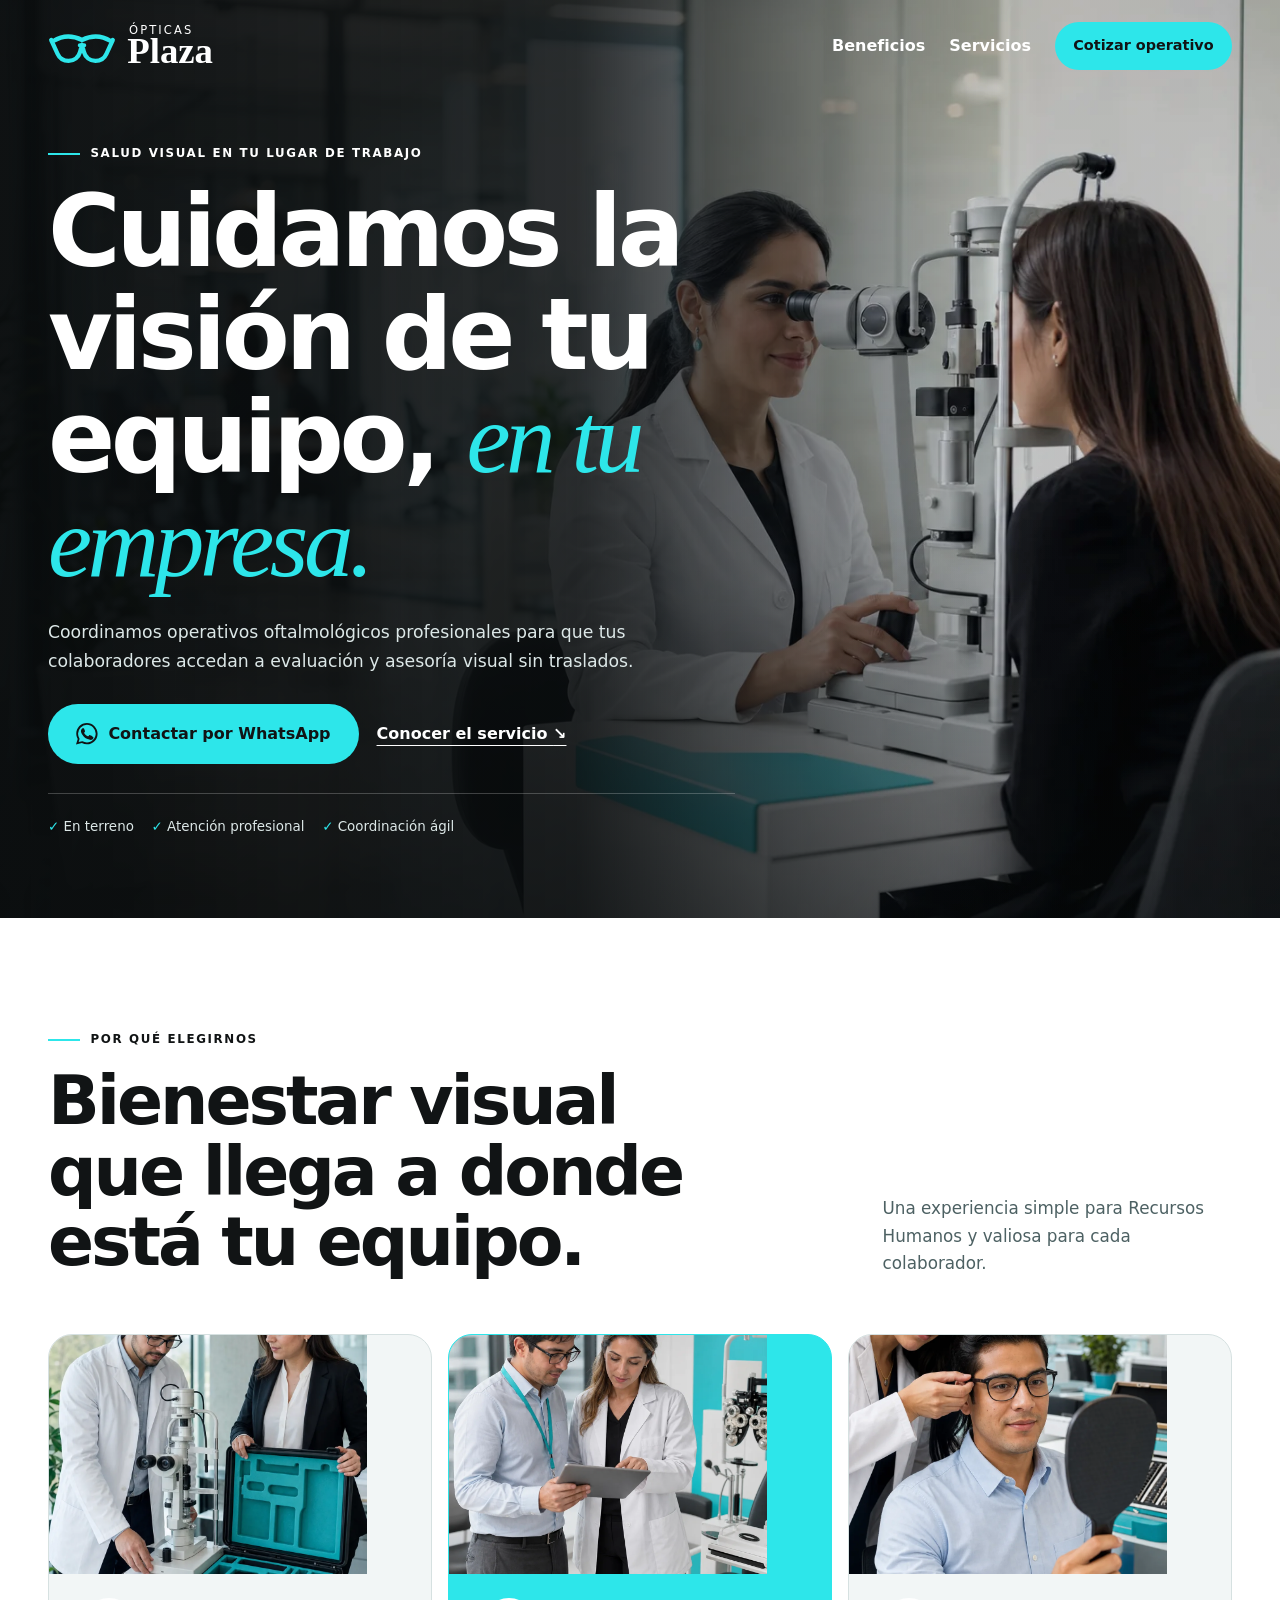
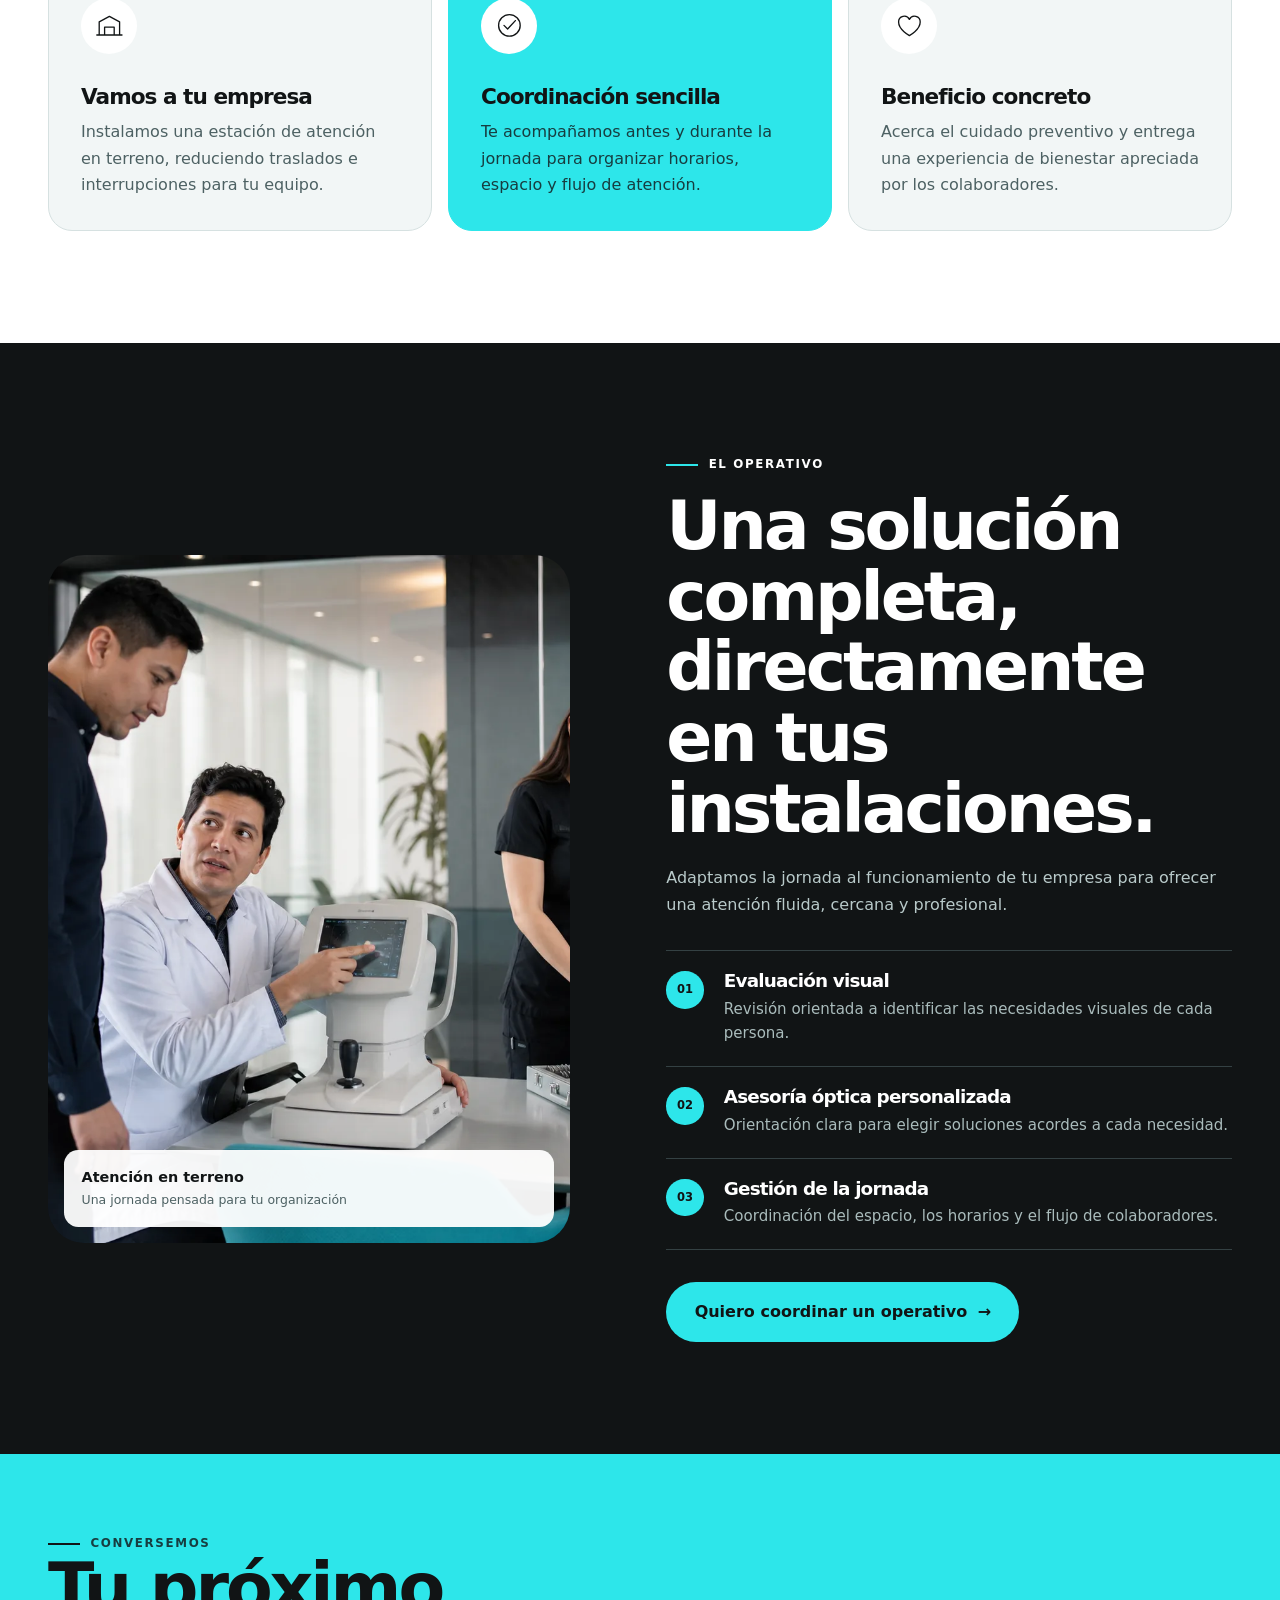
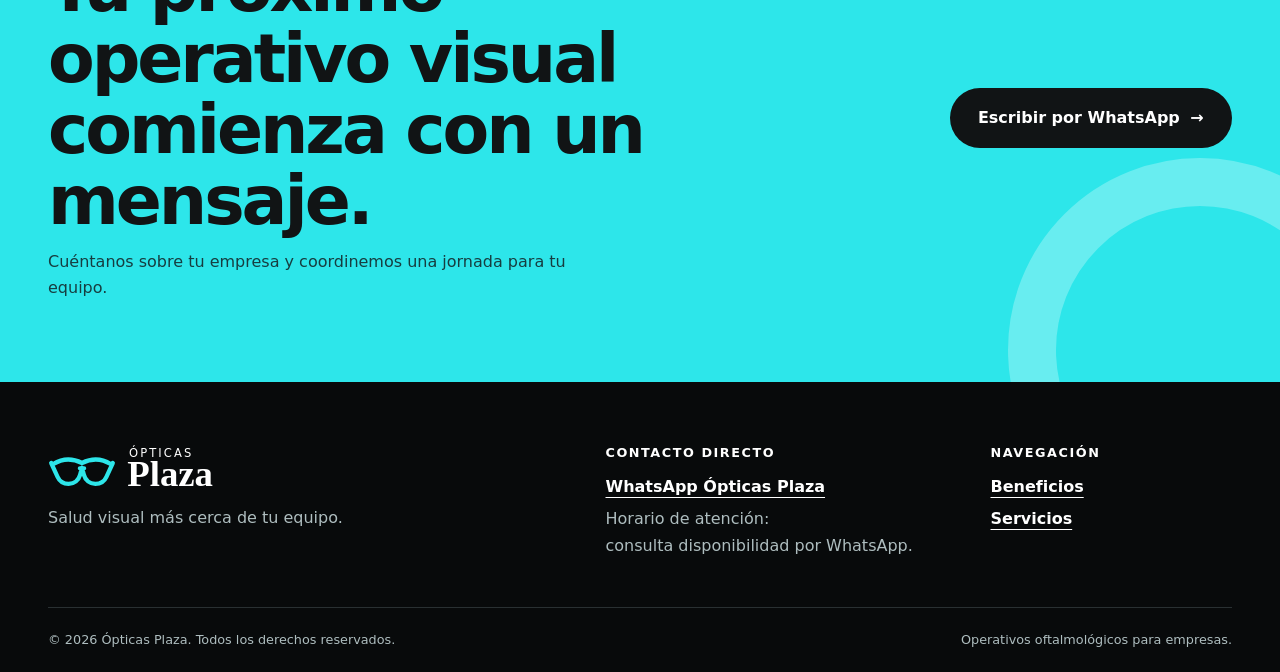
==== commit 2d9fc2d7: "feat(cloudflare): Add Cloudflare Workers deploy, WebP assets, and SEO Configure Cloudflare Workers S" ====
--- a/index.html
+++ b/index.html
@@ -3,127 +3,103 @@
 <head>
   <meta charset="utf-8">
   <meta name="viewport" content="width=device-width, initial-scale=1">
-  <title>Operativos Oftalmológicos para Empresas en Chile | Ópticas Plaza</title>
-  <meta name="description" content="Operativos oftalmológicos profesionales en terreno para empresas. Evaluación visual completa, asesoría óptica y despacho directo para tu equipo. Cotiza por WhatsApp.">
+  <title>Operativos Oftalmológicos para Empresas | Ópticas Plaza</title>
+  <meta name="description" content="Lleva un operativo oftalmológico profesional directamente a tu empresa. Evaluación visual, asesoría óptica y atención coordinada para tu equipo. Cotiza por WhatsApp.">
   <meta name="robots" content="index, follow">
   <meta name="theme-color" content="#22dbe1">
   <link rel="canonical" href="https://opticasplaza.cl/">
-
-  <!-- Open Graph / Redes Sociales -->
+  <link rel="icon" type="image/svg+xml" href="favicon.svg">
+  <link rel="apple-touch-icon" href="favicon.svg">
+  <link rel="manifest" href="site.webmanifest">
+
+  <!-- Open Graph / Facebook / WhatsApp -->
   <meta property="og:type" content="website">
   <meta property="og:locale" content="es_CL">
   <meta property="og:site_name" content="Ópticas Plaza">
-  <meta property="og:title" content="Operativos Oftalmológicos para Empresas | Ópticas Plaza">
-  <meta property="og:description" content="Salud visual en tu lugar de trabajo. Evaluaciones profesionales y asesoría óptica en terreno para empresas en Chile.">
   <meta property="og:url" content="https://opticasplaza.cl/">
-  <meta property="og:image" content="https://opticasplaza.cl/operativo-visual-empresa.webp">
+  <meta property="og:title" content="Operativos oftalmológicos en tu empresa | Ópticas Plaza">
+  <meta property="og:description" content="Cuidamos la salud visual de tu equipo sin salir de la empresa. Coordina tu operativo por WhatsApp.">
+  <meta property="og:image" content="https://opticasplaza.cl/images/operativo-visual-empresa.png">
+  <meta property="og:image:secure_url" content="https://opticasplaza.cl/images/operativo-visual-empresa.png">
+  <meta property="og:image:type" content="image/png">
   <meta property="og:image:width" content="1536">
   <meta property="og:image:height" content="1024">
-  <meta property="og:image:alt" content="Especialista de Ópticas Plaza realizando operativo visual en empresa">
-
-  <!-- Twitter Cards -->
+  <meta property="og:image:alt" content="Operativo oftalmológico en terreno para empresas realizado por Ópticas Plaza">
+
+  <!-- Twitter / X Cards -->
   <meta name="twitter:card" content="summary_large_image">
-  <meta name="twitter:title" content="Operativos Oftalmológicos para Empresas | Ópticas Plaza">
-  <meta name="twitter:description" content="Lleva salud visual y bienestar a tu equipo de trabajo sin traslados.">
-  <meta name="twitter:image" content="https://opticasplaza.cl/operativo-visual-empresa.webp">
-
-  <!-- Preload de imagen principal Hero (LCP) -->
-  <link rel="preload" as="image" href="operativo-visual-empresa.webp" type="image/webp" fetchpriority="high">
+  <meta name="twitter:title" content="Operativos oftalmológicos en tu empresa | Ópticas Plaza">
+  <meta name="twitter:description" content="Cuidamos la salud visual de tu equipo sin salir de la empresa. Coordina tu operativo por WhatsApp.">
+  <meta name="twitter:image" content="https://opticasplaza.cl/images/operativo-visual-empresa.png">
+  <meta name="twitter:image:alt" content="Operativo oftalmológico en terreno para empresas realizado por Ópticas Plaza">
+
+  <link rel="preload" as="image" href="images/operativo-visual-empresa.webp" type="image/webp" fetchpriority="high">
   <link rel="stylesheet" href="styles.css">
 
-  <!-- Datos Estructurados Schema.org (JSON-LD) -->
+  <!-- Schema.org Structured Data -->
   <script type="application/ld+json">
   {
     "@context": "https://schema.org",
     "@graph": [
       {
-        "@type": ["Optician", "LocalBusiness", "MedicalBusiness"],
+        "@type": "WebSite",
+        "@id": "https://opticasplaza.cl/#website",
+        "url": "https://opticasplaza.cl/",
+        "name": "Ópticas Plaza",
+        "description": "Operativos oftalmológicos para empresas y salud visual preventiva en terreno.",
+        "inLanguage": "es-CL"
+      },
+      {
+        "@type": ["MedicalBusiness", "Optician"],
         "@id": "https://opticasplaza.cl/#organization",
         "name": "Ópticas Plaza",
         "url": "https://opticasplaza.cl/",
-        "logo": "https://opticasplaza.cl/operativo-visual-empresa.webp",
-        "image": "https://opticasplaza.cl/operativo-visual-empresa.webp",
-        "description": "Operativos oftalmológicos profesionales y jornadas de salud visual en terreno para empresas e instituciones en Chile.",
+        "logo": {
+          "@type": "ImageObject",
+          "url": "https://opticasplaza.cl/favicon.svg"
+        },
+        "image": "https://opticasplaza.cl/images/operativo-visual-empresa.png",
+        "description": "Operativos oftalmológicos profesionales en terreno para empresas. Evaluación visual y asesoría óptica para colaboradores sin salir de la empresa.",
         "areaServed": {
           "@type": "Country",
           "name": "Chile"
         },
-        "priceRange": "$$",
-        "telephone": "+56900000000",
         "contactPoint": {
           "@type": "ContactPoint",
           "contactType": "customer service",
           "url": "https://wa.me/message/ECLLEMER5KLGH1",
           "availableLanguage": "Spanish"
+        },
+        "hasOfferCatalog": {
+          "@type": "OfferCatalog",
+          "name": "Servicios de Salud Visual Corporativa",
+          "itemListElement": [
+            {
+              "@type": "Offer",
+              "itemOffered": {
+                "@type": "Service",
+                "name": "Evaluación visual en terreno",
+                "description": "Revisión orientada a identificar las necesidades visuales de cada persona directamente en las instalaciones de la empresa."
+              }
+            },
+            {
+              "@type": "Offer",
+              "itemOffered": {
+                "@type": "Service",
+                "name": "Asesoría óptica personalizada",
+                "description": "Orientación clara para elegir soluciones acordes a cada necesidad de los colaboradores."
+              }
+            },
+            {
+              "@type": "Offer",
+              "itemOffered": {
+                "@type": "Service",
+                "name": "Gestión integral de la jornada",
+                "description": "Coordinación del espacio, los horarios y el flujo de colaboradores para una atención sin traslados ni interrupciones."
+              }
+            }
+          ]
         }
-      },
-      {
-        "@type": "Service",
-        "@id": "https://opticasplaza.cl/#servicio-operativos",
-        "name": "Operativos Oftalmológicos Corporativos",
-        "serviceType": "Salud Visual y Óptica en Terreno",
-        "provider": {
-          "@id": "https://opticasplaza.cl/#organization"
-        },
-        "areaServed": {
-          "@type": "AdministrativeArea",
-          "name": "Región Metropolitana de Santiago, Chile"
-        },
-        "description": "Evaluación visual profesional, chequeo refractivo, asesoría óptica y entrega directa en el lugar de trabajo para colaboradores de empresas.",
-        "offers": {
-          "@type": "Offer",
-          "description": "Coordinación y montaje de operativo en terreno para empresas con facilidades de convenio."
-        }
-      },
-      {
-        "@type": "FAQPage",
-        "@id": "https://opticasplaza.cl/#faq",
-        "mainEntity": [
-          {
-            "@type": "Question",
-            "name": "¿El operativo oftalmológico tiene costo de coordinación o traslado para la empresa?",
-            "acceptedAnswer": {
-              "@type": "Answer",
-              "text": "No. La coordinación, traslado y montaje de la estación visual en las instalaciones de la empresa no tienen costo directo. Se ofrecen facilidades y convenios de descuento por planilla o beneficios de bienestar para los colaboradores que requieran lentes."
-            }
-          },
-          {
-            "@type": "Question",
-            "name": "¿Qué espacio físico e infraestructura se necesita en la empresa?",
-            "acceptedAnswer": {
-              "@type": "Answer",
-              "text": "Solo requerimos una sala de reuniones, oficina privada o espacio cerrado con conexión eléctrica estándar (220V) para instalar los equipos de evaluación óptica."
-            }
-          },
-          {
-            "@type": "Question",
-            "name": "¿Cuánto tiempo toma la atención por cada trabajador?",
-            "acceptedAnswer": {
-              "@type": "Answer",
-              "text": "Cada evaluación toma entre 15 y 20 minutos por colaborador, lo que permite una atención ágil y sin interrumpir la operatividad normal de las áreas de trabajo."
-            }
-          },
-          {
-            "@type": "Question",
-            "name": "¿Cómo se gestiona la entrega de los lentes con receta?",
-            "acceptedAnswer": {
-              "@type": "Answer",
-              "text": "Una vez confeccionados los lentes de acuerdo a la receta médica y requerimientos específicos de cada colaborador, realizamos la entrega y ajuste directamente en las oficinas de la empresa."
-            }
-          }
-        ]
-      },
-      {
-        "@type": "BreadcrumbList",
-        "@id": "https://opticasplaza.cl/#breadcrumb",
-        "itemListElement": [
-          {
-            "@type": "ListItem",
-            "position": 1,
-            "name": "Inicio",
-            "item": "https://opticasplaza.cl/"
-          }
-        ]
       }
     ]
   }
@@ -145,8 +121,7 @@
       <nav class="main-nav" aria-label="Navegación principal">
         <a href="#beneficios">Beneficios</a>
         <a href="#servicios">Servicios</a>
-        <a href="#faq">Preguntas Frecuentes</a>
-        <a class="header-cta" href="https://wa.me/message/ECLLEMER5KLGH1?text=Hola%20%C3%93pticas%20Plaza%2C%20quisiera%20cotizar%20un%20operativo%20oftalmol%C3%B3gico%20para%20mi%20empresa." target="_blank" rel="noopener noreferrer" data-analytics-event="whatsapp_cta" data-analytics-location="header">Cotizar operativo</a>
+        <a class="header-cta" href="https://wa.me/message/ECLLEMER5KLGH1" target="_blank" rel="noopener noreferrer" aria-label="Cotizar operativo por WhatsApp, abre en nueva pestaña">Cotizar operativo</a>
       </nav>
     </div>
   </header>
@@ -155,26 +130,26 @@
     <section class="hero" id="inicio" aria-labelledby="hero-title">
       <div class="hero-media" aria-hidden="true">
         <picture>
-          <source srcset="operativo-visual-empresa.webp" type="image/webp">
-          <img src="operativo-visual-empresa.png" alt="" width="1536" height="1024" fetchpriority="high" decoding="async">
+          <source srcset="images/operativo-visual-empresa.webp" type="image/webp">
+          <img src="images/operativo-visual-empresa.png" alt="" width="1536" height="1024" fetchpriority="high">
         </picture>
       </div>
       <div class="container hero-inner">
         <div class="hero-copy">
           <p class="eyebrow"><span></span> Salud visual en tu lugar de trabajo</p>
           <h1 id="hero-title">Cuidamos la visión de tu equipo, <em>en tu empresa.</em></h1>
-          <p class="hero-lead">Coordinamos operativos oftalmológicos profesionales para que tus colaboradores accedan a evaluación y asesoría visual en terreno sin interrumpir la jornada laboral.</p>
+          <p class="hero-lead">Coordinamos operativos oftalmológicos profesionales para que tus colaboradores accedan a evaluación y asesoría visual sin traslados.</p>
           <div class="hero-actions">
-            <a class="button button-primary" href="https://wa.me/message/ECLLEMER5KLGH1?text=Hola%20%C3%93pticas%20Plaza%2C%20quisiera%20cotizar%20un%20operativo%20oftalmol%C3%B3gico%20para%20mi%20empresa." target="_blank" rel="noopener noreferrer" aria-label="Contactar a Ópticas Plaza por WhatsApp, abre en una pestaña nueva" data-analytics-event="whatsapp_cta" data-analytics-location="hero">
+            <a class="button button-primary" href="https://wa.me/message/ECLLEMER5KLGH1" target="_blank" rel="noopener noreferrer" aria-label="Contactar a Ópticas Plaza por WhatsApp, abre en nueva pestaña">
               <svg viewBox="0 0 24 24" aria-hidden="true"><path d="M20.5 3.5A11.8 11.8 0 0 0 12.1 0C5.6 0 .3 5.3.3 11.8c0 2.1.5 4.1 1.6 5.9L0 24l6.5-1.7a11.9 11.9 0 0 0 5.6 1.4h.1c6.5 0 11.8-5.3 11.8-11.8 0-3.2-1.3-6.1-3.5-8.4Zm-8.4 18.2c-1.7 0-3.4-.5-4.9-1.3l-.4-.2-3.8 1 1-3.7-.2-.4a9.8 9.8 0 0 1-1.5-5.3A9.8 9.8 0 0 1 12.1 2c2.6 0 5.1 1 6.9 2.9a9.7 9.7 0 0 1 2.9 6.9c0 5.5-4.4 9.9-9.8 9.9Zm5.4-7.4c-.3-.1-1.8-.9-2.1-1-.3-.1-.5-.1-.7.2l-.9 1.1c-.2.2-.4.2-.7.1-1.7-.9-2.9-1.6-4-3.6-.3-.5.3-.5.9-1.7.1-.2 0-.4 0-.6l-1-2.4c-.3-.6-.6-.5-.8-.5h-.6c-.2 0-.6.1-.9.4-.3.3-1.2 1.2-1.2 2.9s1.2 3.3 1.4 3.5c.2.2 2.4 3.7 5.9 5.2 2.2.9 3.1 1 4.2.8.7-.1 1.8-.7 2.1-1.5.3-.7.3-1.4.2-1.5-.2-.2-.5-.3-.8-.4Z"/></svg>
               Contactar por WhatsApp
             </a>
             <a class="text-link" href="#servicios">Conocer el servicio <span aria-hidden="true">↘</span></a>
           </div>
           <ul class="trust-list" aria-label="Características destacadas">
-            <li><span aria-hidden="true">✓</span> En terreno sin costo de traslado</li>
-            <li><span aria-hidden="true">✓</span> Atención profesional y cercana</li>
-            <li><span aria-hidden="true">✓</span> Convenios y copago por bienestar</li>
+            <li><span aria-hidden="true">✓</span> En terreno</li>
+            <li><span aria-hidden="true">✓</span> Atención profesional</li>
+            <li><span aria-hidden="true">✓</span> Coordinación ágil</li>
           </ul>
         </div>
       </div>
@@ -187,36 +162,36 @@
             <p class="eyebrow"><span></span> Por qué elegirnos</p>
             <h2 id="benefits-title">Bienestar visual que llega a donde está tu equipo.</h2>
           </div>
-          <p>Una experiencia sencilla y de alto impacto para Recursos Humanos, Comités Paritarios y cada colaborador.</p>
+          <p>Una experiencia simple para Recursos Humanos y valiosa para cada colaborador.</p>
         </div>
 
         <div class="benefit-grid">
           <article class="benefit-card">
-            <picture class="benefit-photo-wrapper">
-              <source srcset="beneficio-empresa-v2.webp" type="image/webp">
-              <img class="benefit-photo" src="beneficio-empresa-v2.png" alt="Profesional instala equipos oftalmológicos junto a una coordinadora dentro de una empresa" width="972" height="1619" loading="lazy" decoding="async">
+            <picture class="benefit-photo">
+              <source srcset="images/beneficio-empresa-v2.webp" type="image/webp">
+              <img src="images/beneficio-empresa-v2.png" alt="Profesional instala equipos oftalmológicos junto a una coordinadora dentro de una empresa" width="972" height="729" loading="lazy" decoding="async">
             </picture>
             <div class="icon-box" aria-hidden="true"><svg viewBox="0 0 48 48"><path d="M7 40V18l17-9 17 9v22M16 40V27h16v13M3 40h42"/></svg></div>
             <h3>Vamos a tu empresa</h3>
-            <p>Instalamos una estación de atención en terreno, reduciendo traslados, permisos y tiempos de ausencia laboral.</p>
+            <p>Instalamos una estación de atención en terreno, reduciendo traslados e interrupciones para tu equipo.</p>
           </article>
           <article class="benefit-card featured">
-            <picture class="benefit-photo-wrapper">
-              <source srcset="beneficio-coordinacion-v2.webp" type="image/webp">
-              <img class="benefit-photo" src="beneficio-coordinacion-v2.png" alt="Coordinador de empresa y profesional de salud visual organizan un operativo mediante una tablet" width="1122" height="1402" loading="lazy" decoding="async">
+            <picture class="benefit-photo">
+              <source srcset="images/beneficio-coordinacion-v2.webp" type="image/webp">
+              <img src="images/beneficio-coordinacion-v2.png" alt="Coordinador de empresa y profesional de salud visual organizan un operativo mediante una tablet" width="1122" height="842" loading="lazy" decoding="async">
             </picture>
             <div class="icon-box" aria-hidden="true"><svg viewBox="0 0 48 48"><circle cx="24" cy="24" r="18"/><path d="m15 24 6 6 13-14"/></svg></div>
             <h3>Coordinación sencilla</h3>
-            <p>Te asesoramos antes y durante la jornada para organizar turnos por colaborador, espacio y flujo sin fricciones.</p>
+            <p>Te acompañamos antes y durante la jornada para organizar horarios, espacio y flujo de atención.</p>
           </article>
           <article class="benefit-card">
-            <picture class="benefit-photo-wrapper">
-              <source srcset="beneficio-bienestar-v2.webp" type="image/webp">
-              <img class="benefit-photo" src="beneficio-bienestar-v2.png" alt="Trabajador observa el resultado mientras una profesional ajusta sus nuevos anteojos" width="1003" height="1568" loading="lazy" decoding="async">
+            <picture class="benefit-photo">
+              <source srcset="images/beneficio-bienestar-v2.webp" type="image/webp">
+              <img src="images/beneficio-bienestar-v2.png" alt="Trabajador observa el resultado mientras una profesional ajusta sus nuevos anteojos" width="1003" height="752" loading="lazy" decoding="async">
             </picture>
             <div class="icon-box" aria-hidden="true"><svg viewBox="0 0 48 48"><path d="M24 41S6 31.5 6 18.5A9.5 9.5 0 0 1 24 14a9.5 9.5 0 0 1 18 4.5C42 31.5 24 41 24 41Z"/></svg></div>
             <h3>Beneficio concreto</h3>
-            <p>Acerca el cuidado preventivo, mejora el rendimiento visual frente a pantallas y entrega un beneficio tangible muy valorado.</p>
+            <p>Acerca el cuidado preventivo y entrega una experiencia de bienestar apreciada por los colaboradores.</p>
           </article>
         </div>
       </div>
@@ -226,76 +201,22 @@
       <div class="container services-grid">
         <div class="services-image">
           <picture>
-            <source srcset="atencion-oftalmologica-corporativa.webp" type="image/webp">
-            <img src="atencion-oftalmologica-corporativa.png" alt="Profesionales de salud visual explican una evaluación a un trabajador durante un operativo en su empresa" width="1448" height="1086" loading="lazy" decoding="async">
+            <source srcset="images/atencion-oftalmologica-corporativa.webp" type="image/webp">
+            <img src="images/atencion-oftalmologica-corporativa.png" alt="Profesionales de salud visual explican una evaluación a un trabajador durante un operativo en su empresa" width="1448" height="1086" loading="lazy" decoding="async">
           </picture>
-          <div class="image-note"><strong>Atención en terreno</strong><span>Una jornada adaptada al ritmo de tu organización</span></div>
+          <div class="image-note"><strong>Atención en terreno</strong><span>Una jornada pensada para tu organización</span></div>
         </div>
 
         <div class="services-copy">
           <p class="eyebrow"><span></span> El operativo</p>
-          <h2 id="services-title">Una solución integral, directamente en tus instalaciones.</h2>
-          <p class="services-intro">Diseñamos la jornada según los horarios y turnos de tu equipo para una atención profesional, cercana y de calidad médica.</p>
+          <h2 id="services-title">Una solución completa, directamente en tus instalaciones.</h2>
+          <p class="services-intro">Adaptamos la jornada al funcionamiento de tu empresa para ofrecer una atención fluida, cercana y profesional.</p>
           <ul class="service-list">
-            <li><span aria-hidden="true">01</span><div><h3>Evaluación visual profesional</h3><p>Revisión orientada a detectar vicios de refracción, fatiga visual digital y necesidades correctivas de cada colaborador.</p></div></li>
-            <li><span aria-hidden="true">02</span><div><h3>Muestrario y asesoría óptica</h3><p>Orientación personalizada con amplio catálogo de armazones, filtros de luz azul y cristales ópticos certificados.</p></div></li>
-            <li><span aria-hidden="true">03</span><div><h3>Gestión logística y despacho</h3><p>Coordinación previa, agenda por turnos y entrega de lentes con ajuste personalizado directamente en tu empresa.</p></div></li>
+            <li><span aria-hidden="true">01</span><div><h3>Evaluación visual</h3><p>Revisión orientada a identificar las necesidades visuales de cada persona.</p></div></li>
+            <li><span aria-hidden="true">02</span><div><h3>Asesoría óptica personalizada</h3><p>Orientación clara para elegir soluciones acordes a cada necesidad.</p></div></li>
+            <li><span aria-hidden="true">03</span><div><h3>Gestión de la jornada</h3><p>Coordinación del espacio, los horarios y el flujo de colaboradores.</p></div></li>
           </ul>
-          <a class="button button-dark" href="https://wa.me/message/ECLLEMER5KLGH1?text=Hola%20%C3%93pticas%20Plaza%2C%20deseo%20coordinar%20un%20operativo%20visual%20para%20mi%20empresa." target="_blank" rel="noopener noreferrer" data-analytics-event="whatsapp_cta" data-analytics-location="services">Quiero coordinar un operativo <span aria-hidden="true">→</span></a>
-        </div>
-      </div>
-    </section>
-
-    <section class="faq section" id="faq" aria-labelledby="faq-title">
-      <div class="container">
-        <div class="section-heading">
-          <div>
-            <p class="eyebrow"><span></span> Respuestas claras</p>
-            <h2 id="faq-title">Preguntas frecuentes para Recursos Humanos y Empresas.</h2>
-          </div>
-          <p>Todo lo que necesitas saber antes de coordinar tu próxima jornada de salud visual.</p>
-        </div>
-
-        <div class="faq-accordion">
-          <details class="faq-item" open>
-            <summary class="faq-summary">
-              <h3>¿Tiene algún costo de coordinación o traslado para la empresa?</h3>
-              <span class="faq-icon" aria-hidden="true">+</span>
-            </summary>
-            <div class="faq-content">
-              <p>No. El traslado del equipo profesional, instrumental óptico y montaje del operativo en tus instalaciones es 100% gratuito. Los colaboradores acceden a precios preferenciales de convenio y facilidades de pago (descuento por planilla, bienestar o copago).</p>
-            </div>
-          </details>
-
-          <details class="faq-item">
-            <summary class="faq-summary">
-              <h3>¿Qué espacio físico e infraestructura se necesita en la empresa?</h3>
-              <span class="faq-icon" aria-hidden="true">+</span>
-            </summary>
-            <div class="faq-content">
-              <p>Solo requerimos una sala de reuniones, oficina o espacio cerrado con una mesa, sillas y una toma de corriente estándar (220V). Nosotros llevamos todo el equipo tecnológico necesario.</p>
-            </div>
-          </details>
-
-          <details class="faq-item">
-            <summary class="faq-summary">
-              <h3>¿Cuánto tiempo dura la atención por colaborador?</h3>
-              <span class="faq-icon" aria-hidden="true">+</span>
-            </summary>
-            <div class="faq-content">
-              <p>La evaluación y asesoría toma entre 15 y 20 minutos por persona. Coordinamos una pauta horaria por turnos para que ningún área productiva quede desatendida.</p>
-            </div>
-          </details>
-
-          <details class="faq-item">
-            <summary class="faq-summary">
-              <h3>¿Cómo y cuándo se entregan los lentes recetados?</h3>
-              <span class="faq-icon" aria-hidden="true">+</span>
-            </summary>
-            <div class="faq-content">
-              <p>Los lentes confeccionados con cristales y armazones elegidos se entregan en un plazo estimado de 7 a 10 días hábiles directamente en las oficinas de tu empresa, realizando el calce y ajuste final en terreno.</p>
-            </div>
-          </details>
+          <a class="button button-dark" href="https://wa.me/message/ECLLEMER5KLGH1" target="_blank" rel="noopener noreferrer" aria-label="Quiero coordinar un operativo por WhatsApp, abre en nueva pestaña">Quiero coordinar un operativo <span aria-hidden="true">→</span></a>
         </div>
       </div>
     </section>
@@ -305,9 +226,9 @@
         <div>
           <p class="eyebrow"><span></span> Conversemos</p>
           <h2 id="cta-title">Tu próximo operativo visual comienza con un mensaje.</h2>
-          <p>Cuéntanos sobre tu empresa, dotación de colaboradores y coordinemos una fecha para tu equipo.</p>
-        </div>
-        <a class="button button-light" href="https://wa.me/message/ECLLEMER5KLGH1?text=Hola%20%C3%93pticas%20Plaza%2C%20quiero%20agendar%20una%20reuni%C3%B3n%20para%20coordinar%20un%20operativo." target="_blank" rel="noopener noreferrer" data-analytics-event="whatsapp_cta" data-analytics-location="final_cta">Escribir por WhatsApp <span aria-hidden="true">→</span></a>
+          <p>Cuéntanos sobre tu empresa y coordinemos una jornada para tu equipo.</p>
+        </div>
+        <a class="button button-light" href="https://wa.me/message/ECLLEMER5KLGH1" target="_blank" rel="noopener noreferrer" aria-label="Escribir por WhatsApp a Ópticas Plaza, abre en nueva pestaña">Escribir por WhatsApp <span aria-hidden="true">→</span></a>
       </div>
     </section>
   </main>
@@ -319,85 +240,23 @@
           <svg class="brand-icon" viewBox="0 0 64 44" aria-hidden="true"><path d="M3 16 9 29c1.8 4 6 6.6 10.4 6.6 5.2 0 9.5-3.5 10.8-8.4l1.8-6.7 1.8 6.7c1.3 4.9 5.6 8.4 10.8 8.4 4.4 0 8.6-2.6 10.4-6.6l6-13M5 17c8-5 17-6 27-1 10-5 19-4 27 1M30 21h4"/></svg>
           <span><small>ÓPTICAS</small><strong>Plaza</strong></span>
         </a>
-        <p>Salud visual preventiva y cercana para tu equipo de trabajo en Chile.</p>
+        <p>Salud visual más cerca de tu equipo.</p>
       </div>
       <div>
         <h2>Contacto directo</h2>
-        <a href="https://wa.me/message/ECLLEMER5KLGH1?text=Hola%20%C3%93pticas%20Plaza%2C%20quisiera%20m%C3%A1s%20informaci%C3%B3n." target="_blank" rel="noopener noreferrer" data-analytics-event="whatsapp_cta" data-analytics-location="footer">WhatsApp Ópticas Plaza</a>
-        <p>Horario de atención:<br>Lunes a Viernes, 09:00 a 19:00 hrs.</p>
+        <a href="https://wa.me/message/ECLLEMER5KLGH1" target="_blank" rel="noopener noreferrer" aria-label="WhatsApp Ópticas Plaza, abre en nueva pestaña">WhatsApp Ópticas Plaza</a>
+        <p>Horario de atención:<br>consulta disponibilidad por WhatsApp.</p>
       </div>
       <div>
         <h2>Navegación</h2>
         <a href="#beneficios">Beneficios</a>
         <a href="#servicios">Servicios</a>
-        <a href="#faq">Preguntas Frecuentes</a>
       </div>
     </div>
     <div class="container footer-bottom">
       <p>© 2026 Ópticas Plaza. Todos los derechos reservados.</p>
-      <p>Operativos oftalmológicos para empresas e instituciones.</p>
+      <p>Operativos oftalmológicos para empresas.</p>
     </div>
   </footer>
-
-  <!-- Botón Flotante Móvil de WhatsApp para CRO -->
-  <aside class="floating-whatsapp" aria-label="Contacto rápido por WhatsApp">
-    <a class="floating-whatsapp-btn" href="https://wa.me/message/ECLLEMER5KLGH1?text=Hola%20%C3%93pticas%20Plaza%2C%20deseo%20cotizar%20un%20operativo%20oftalmol%C3%B3gico." target="_blank" rel="noopener noreferrer" aria-label="Hablar por WhatsApp con Ópticas Plaza" data-analytics-event="whatsapp_cta" data-analytics-location="floating_button">
-      <svg viewBox="0 0 24 24" aria-hidden="true"><path d="M20.5 3.5A11.8 11.8 0 0 0 12.1 0C5.6 0 .3 5.3.3 11.8c0 2.1.5 4.1 1.6 5.9L0 24l6.5-1.7a11.9 11.9 0 0 0 5.6 1.4h.1c6.5 0 11.8-5.3 11.8-11.8 0-3.2-1.3-6.1-3.5-8.4Zm-8.4 18.2c-1.7 0-3.4-.5-4.9-1.3l-.4-.2-3.8 1 1-3.7-.2-.4a9.8 9.8 0 0 1-1.5-5.3A9.8 9.8 0 0 1 12.1 2c2.6 0 5.1 1 6.9 2.9a9.7 9.7 0 0 1 2.9 6.9c0 5.5-4.4 9.9-9.8 9.9Zm5.4-7.4c-.3-.1-1.8-.9-2.1-1-.3-.1-.5-.1-.7.2l-.9 1.1c-.2.2-.4.2-.7.1-1.7-.9-2.9-1.6-4-3.6-.3-.5.3-.5.9-1.7.1-.2 0-.4 0-.6l-1-2.4c-.3-.6-.6-.5-.8-.5h-.6c-.2 0-.6.1-.9.4-.3.3-1.2 1.2-1.2 2.9s1.2 3.3 1.4 3.5c.2.2 2.4 3.7 5.9 5.2 2.2.9 3.1 1 4.2.8.7-.1 1.8-.7 2.1-1.5.3-.7.3-1.4.2-1.5-.2-.2-.5-.3-.8-.4Z"/></svg>
-      <span>Cotizar por WhatsApp</span>
-    </a>
-  </aside>
-
-  <!-- Script ligero de Analítica y Medición (analytics-tracking) -->
-  <script>
-  (function() {
-    'use strict';
-    // Inicializar dataLayer si no existe
-    window.dataLayer = window.dataLayer || [];
-
-    // Función de despacho de evento estructurado
-    function trackEvent(eventName, params) {
-      var payload = Object.assign({
-        event: eventName,
-        timestamp: new Date().toISOString()
-      }, params || {});
-
-      window.dataLayer.push(payload);
-
-      // Si existe gtag (Google Analytics 4), registrar evento
-      if (typeof window.gtag === 'function') {
-        window.gtag('event', eventName, params);
-      }
-    }
-
-    // Escuchar clics en elementos con data-analytics-event
-    document.addEventListener('click', function(e) {
-      var target = e.target.closest('[data-analytics-event]');
-      if (!target) return;
-
-      var eventName = target.getAttribute('data-analytics-event');
-      var location = target.getAttribute('data-analytics-location') || 'unknown';
-
-      trackEvent(eventName, {
-        event_category: 'lead_generation',
-        event_label: location,
-        destination_url: target.getAttribute('href') || ''
-      });
-    });
-
-    // Tracking de interacción con FAQs
-    var faqDetails = document.querySelectorAll('.faq-item');
-    faqDetails.forEach(function(detail) {
-      detail.addEventListener('toggle', function() {
-        if (detail.open) {
-          var questionText = detail.querySelector('h3') ? detail.querySelector('h3').textContent.trim() : '';
-          trackEvent('faq_opened', {
-            event_category: 'engagement',
-            faq_question: questionText
-          });
-        }
-      });
-    });
-  })();
-  </script>
 </body>
 </html>
--- a/styles.css
+++ b/styles.css
@@ -20,7 +20,7 @@
 *, *::before, *::after { box-sizing: border-box; }
 html { scroll-behavior: smooth; }
 body { margin: 0; color: var(--ink); background: var(--white); font-family: Inter, ui-sans-serif, system-ui, -apple-system, BlinkMacSystemFont, "Segoe UI", sans-serif; font-size: 1rem; line-height: 1.65; -webkit-font-smoothing: antialiased; }
-img, svg { display: block; max-width: 100%; }
+img, svg, picture { display: block; max-width: 100%; }
 a { color: inherit; }
 h1, h2, h3, p { margin-top: 0; }
 h1, h2, h3 { line-height: 1.04; letter-spacing: -.045em; }
@@ -29,6 +29,9 @@
 h3 { font-size: 1.35rem; }
 
 :focus-visible { outline: 3px solid var(--ink); outline-offset: 4px; }
+.hero :focus-visible,
+.services :focus-visible,
+.site-footer :focus-visible { outline-color: var(--aqua); }
 .skip-link { position: fixed; z-index: 999; top: 1rem; left: 1rem; padding: .7rem 1rem; color: var(--white); background: var(--ink); border-radius: .5rem; transform: translateY(-180%); }
 .skip-link:focus { transform: none; }
 .container { width: min(calc(100% - 2rem), var(--container)); margin-inline: auto; }
@@ -43,11 +46,11 @@
 .brand strong { font-family: Georgia, "Times New Roman", serif; font-size: 1.95rem; }
 .main-nav { gap: 1.5rem; }
 .main-nav > a:not(.header-cta) { display: none; font-weight: 750; text-decoration: none; }
-.header-cta { padding: .7rem 1rem; color: var(--ink); background: var(--aqua); border-radius: 999px; font-size: .82rem; font-weight: 900; text-decoration: none; }
+.header-cta { display: inline-flex; align-items: center; justify-content: center; min-height: 2.75rem; padding: .65rem 1.15rem; color: var(--ink); background: var(--aqua); border-radius: 999px; font-size: .82rem; font-weight: 900; text-decoration: none; }
 
 .hero { position: relative; min-height: 48rem; display: grid; align-items: end; overflow: hidden; color: var(--white); background: var(--ink); }
 .hero-media, .hero-media::after { position: absolute; inset: 0; }
-.hero-media img { width: 100%; height: 100%; object-fit: cover; object-position: 66% center; }
+.hero-media picture, .hero-media img { width: 100%; height: 100%; object-fit: cover; object-position: 66% center; }
 .hero-media::after { content: ""; background: linear-gradient(90deg, rgba(8,11,12,.97) 0%, rgba(8,11,12,.86) 45%, rgba(8,11,12,.15) 78%), linear-gradient(0deg, rgba(8,11,12,.55), transparent 45%); }
 .hero-inner { position: relative; z-index: 1; padding-block: 9rem 4rem; }
 .hero-copy { max-width: 45rem; }
@@ -74,8 +77,8 @@
 .benefit-grid { display: grid; gap: 1rem; }
 .benefit-card { position: relative; display: flex; flex-direction: column; padding: 1.6rem; overflow: hidden; background: var(--mist); border: 1px solid var(--line); border-radius: var(--radius-md); }
 .benefit-card.featured { background: var(--aqua); border-color: var(--aqua); }
-.benefit-photo-wrapper { display: block; width: calc(100% + 3.2rem); margin: -1.6rem -1.6rem 1.35rem; overflow: hidden; }
-.benefit-photo { width: 100%; aspect-ratio: 4 / 3; height: auto; object-fit: cover; object-position: center; }
+.benefit-photo, picture.benefit-photo { width: calc(100% + 3.2rem); aspect-ratio: 4 / 3; height: auto; margin: -1.6rem -1.6rem 1.35rem; object-fit: cover; object-position: center; overflow: hidden; }
+picture.benefit-photo img { width: 100%; height: 100%; object-fit: cover; object-position: center; }
 .icon-box { display: grid; width: 3.5rem; height: 3.5rem; place-items: center; background: var(--white); border-radius: 50%; }
 .icon-box svg { width: 1.8rem; fill: none; stroke: currentColor; stroke-width: 2.2; stroke-linecap: round; stroke-linejoin: round; }
 .benefit-card h3 { margin: 2rem 0 .7rem; }
@@ -85,8 +88,8 @@
 .services { background: var(--ink); color: var(--white); }
 .services-grid { display: grid; gap: 3rem; }
 .services-image { position: relative; min-height: 28rem; overflow: hidden; border-radius: var(--radius-lg); }
-.services-image picture, .services-image img { width: 100%; height: 100%; position: absolute; object-fit: cover; }
-.image-note { position: absolute; right: 1rem; bottom: 1rem; left: 1rem; display: grid; padding: 1rem 1.1rem; color: var(--ink); background: rgba(255,255,255,.94); border-radius: var(--radius-sm); box-shadow: var(--shadow); z-index: 2; }
+.services-image picture, .services-image img { width: 100%; height: 100%; position: absolute; inset: 0; object-fit: cover; }
+.image-note { position: absolute; z-index: 2; right: 1rem; bottom: 1rem; left: 1rem; display: grid; padding: 1rem 1.1rem; color: var(--ink); background: rgba(255,255,255,.94); border-radius: var(--radius-sm); box-shadow: var(--shadow); }
 .image-note strong { font-size: .9rem; }
 .image-note span { color: var(--muted); font-size: .78rem; }
 .services-copy h2 { max-width: 12ch; margin-bottom: 1.3rem; }
@@ -98,19 +101,6 @@
 .service-list h3 { margin-bottom: .4rem; font-size: 1.15rem; }
 .service-list p { margin: 0; color: #aabcbc; font-size: .94rem; }
 .button-dark { color: var(--ink); background: var(--aqua); }
-
-/* FAQ Section */
-.faq { background: var(--mist); }
-.faq-accordion { display: grid; gap: 1rem; max-width: 54rem; margin-inline: auto; }
-.faq-item { background: var(--white); border: 1px solid var(--line); border-radius: var(--radius-sm); overflow: hidden; transition: border-color var(--ease), box-shadow var(--ease); }
-.faq-item[open] { border-color: var(--petrol); box-shadow: 0 .5rem 1.5rem rgba(9, 18, 19, .06); }
-.faq-summary { display: flex; align-items: center; justify-content: space-between; gap: 1rem; padding: 1.4rem 1.6rem; cursor: pointer; list-style: none; user-select: none; }
-.faq-summary::-webkit-details-marker { display: none; }
-.faq-summary h3 { margin: 0; font-size: 1.15rem; font-weight: 800; color: var(--ink); line-height: 1.3; }
-.faq-icon { display: grid; width: 2rem; height: 2rem; place-items: center; background: var(--aqua-pale); color: var(--petrol); border-radius: 50%; font-size: 1.3rem; font-weight: 800; line-height: 1; transition: transform var(--ease), background var(--ease); flex-shrink: 0; }
-.faq-item[open] .faq-icon { transform: rotate(45deg); background: var(--aqua); color: var(--ink); }
-.faq-content { padding: 0 1.6rem 1.4rem; color: var(--muted); font-size: 1rem; line-height: 1.65; }
-.faq-content p { margin: 0; }
 
 .final-cta { position: relative; padding: 5rem 0; overflow: hidden; background: var(--aqua); }
 .final-cta::after { content: ""; position: absolute; right: -7rem; bottom: -10rem; width: 24rem; height: 24rem; border: 3rem solid rgba(255,255,255,.28); border-radius: 50%; }
@@ -130,12 +120,6 @@
 .site-footer p { margin-bottom: 0; }
 .footer-bottom { display: flex; flex-direction: column; gap: .25rem; margin-top: 3rem; padding-top: 1.3rem; border-top: 1px solid #293032; font-size: .8rem; }
 
-/* Botón Flotante Móvil de WhatsApp */
-.floating-whatsapp { position: fixed; right: 1rem; bottom: 1.2rem; z-index: 990; }
-.floating-whatsapp-btn { display: inline-flex; align-items: center; gap: .6rem; padding: .85rem 1.25rem; background: #25D366; color: #fff; border-radius: 999px; text-decoration: none; font-weight: 900; font-size: .9rem; box-shadow: 0 1rem 2.5rem rgba(0,0,0,.25); transition: transform var(--ease), box-shadow var(--ease); }
-.floating-whatsapp-btn svg { width: 1.4rem; height: 1.4rem; fill: currentColor; }
-.floating-whatsapp-btn:hover { transform: translateY(-3px); box-shadow: 0 1.2rem 3rem rgba(0,0,0,.35); }
-
 @media (min-width: 36rem) {
   .container { width: min(calc(100% - 3rem), var(--container)); }
   .hero-actions { flex-direction: row; align-items: center; }
@@ -153,10 +137,9 @@
   .section-heading { grid-template-columns: 1.4fr .6fr; align-items: end; margin-bottom: 3.5rem; }
   .benefit-grid { grid-template-columns: repeat(3, 1fr); }
   .benefit-card { padding: 2rem; }
-  .benefit-photo-wrapper { width: calc(100% + 4rem); margin: -2rem -2rem 1.5rem; }
+  .benefit-photo, picture.benefit-photo { width: calc(100% + 4rem); margin: -2rem -2rem 1.5rem; }
   .footer-grid { grid-template-columns: 1.5fr 1fr .7fr; }
   .footer-bottom { flex-direction: row; justify-content: space-between; }
-  .floating-whatsapp { display: none; }
 }
 
 @media (min-width: 62rem) {
@@ -171,7 +154,7 @@
 
 @media (prefers-reduced-motion: reduce) {
   html { scroll-behavior: auto; }
-  *, *::before, *::after { animation-duration: 0.01ms !important; transition-duration: 0.01ms !important; }
+  *, *::before, *::after { transition-duration: .01ms !important; animation-duration: .01ms !important; animation-iteration-count: 1 !important; }
 }
 
 @media (prefers-contrast: more) {
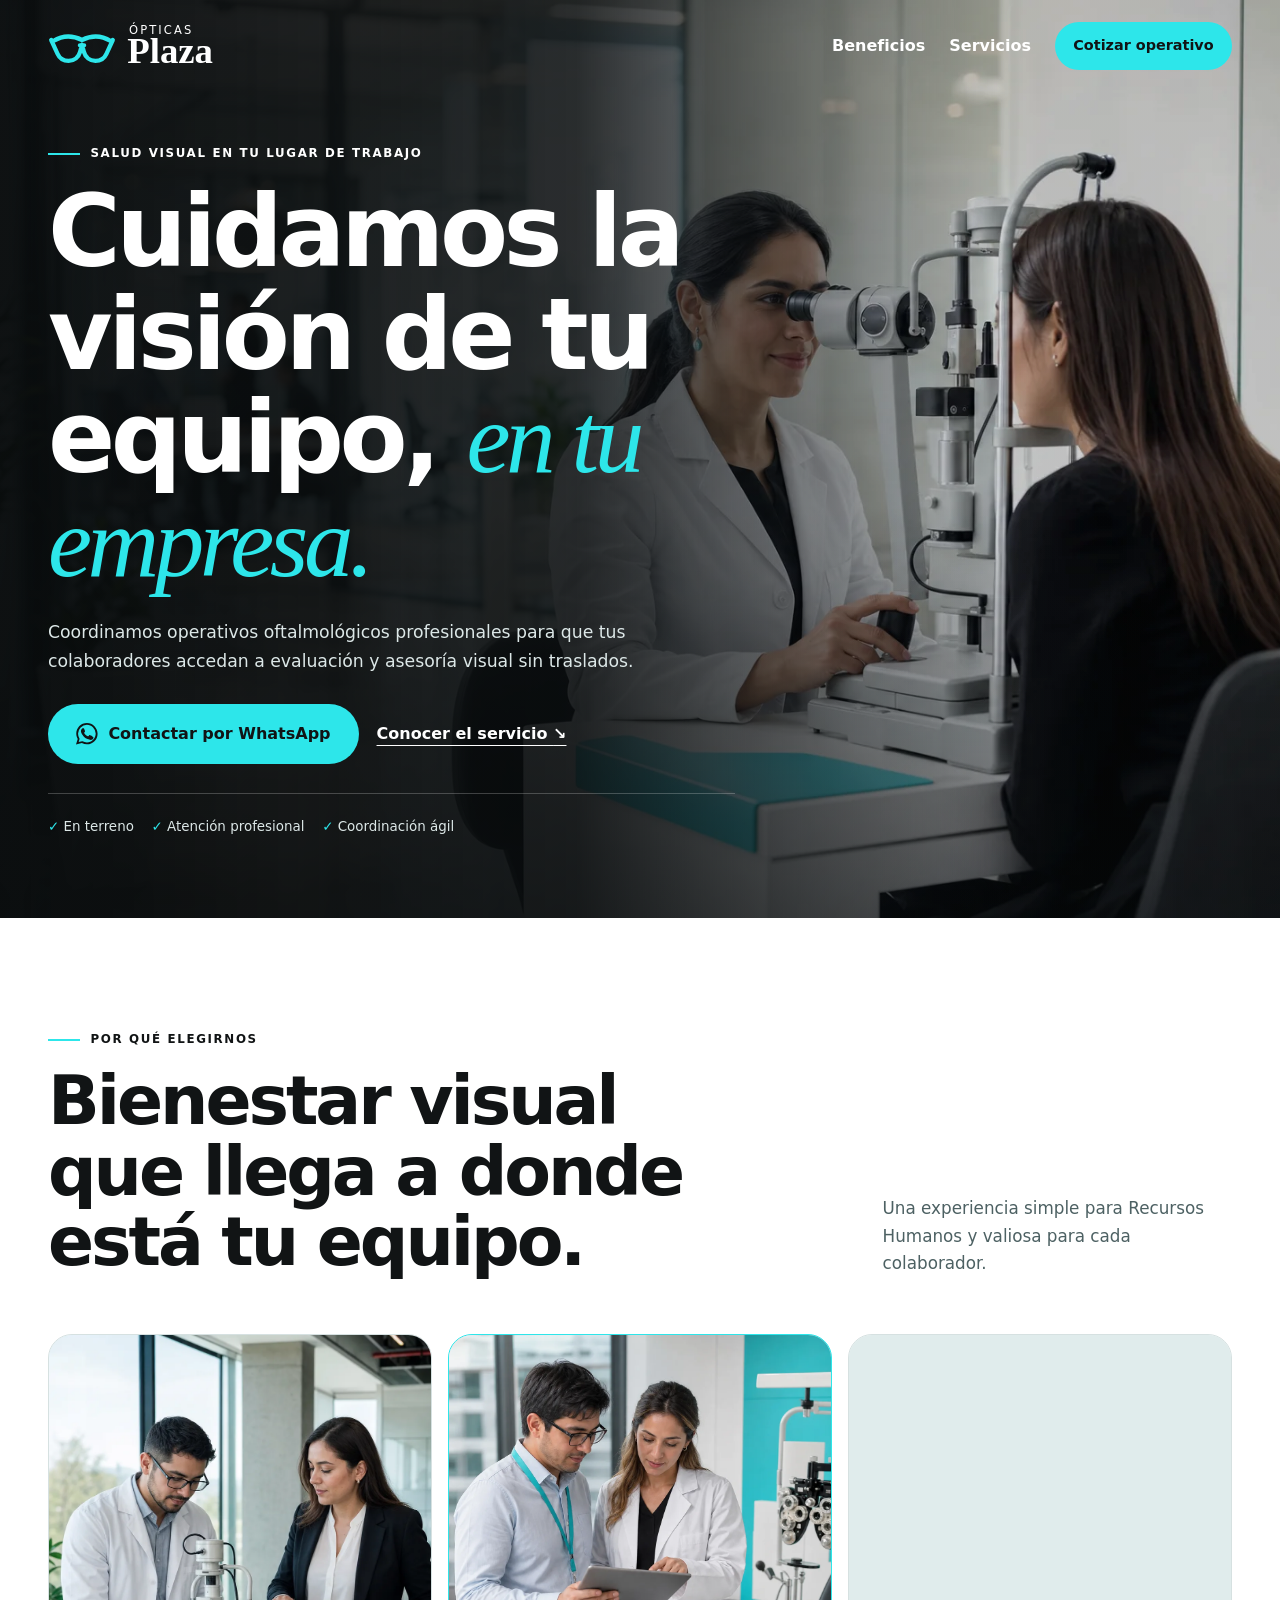
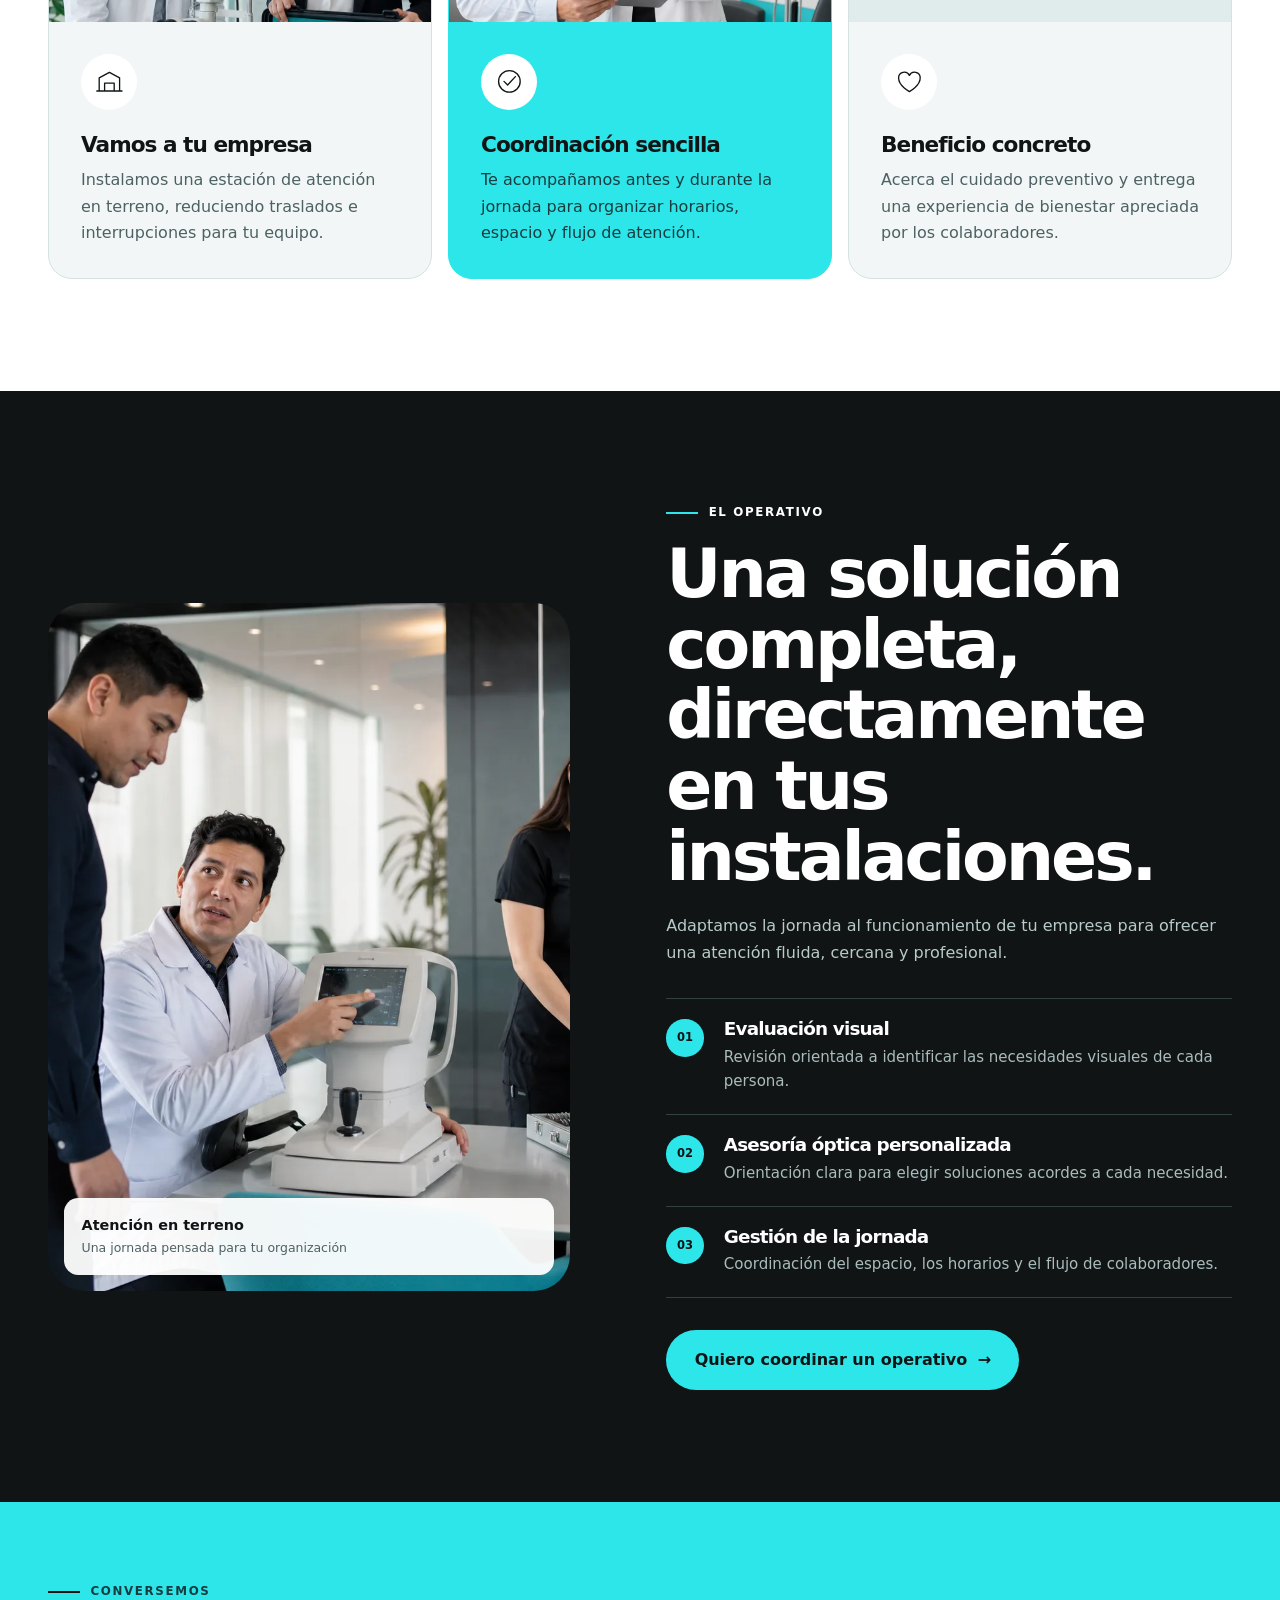
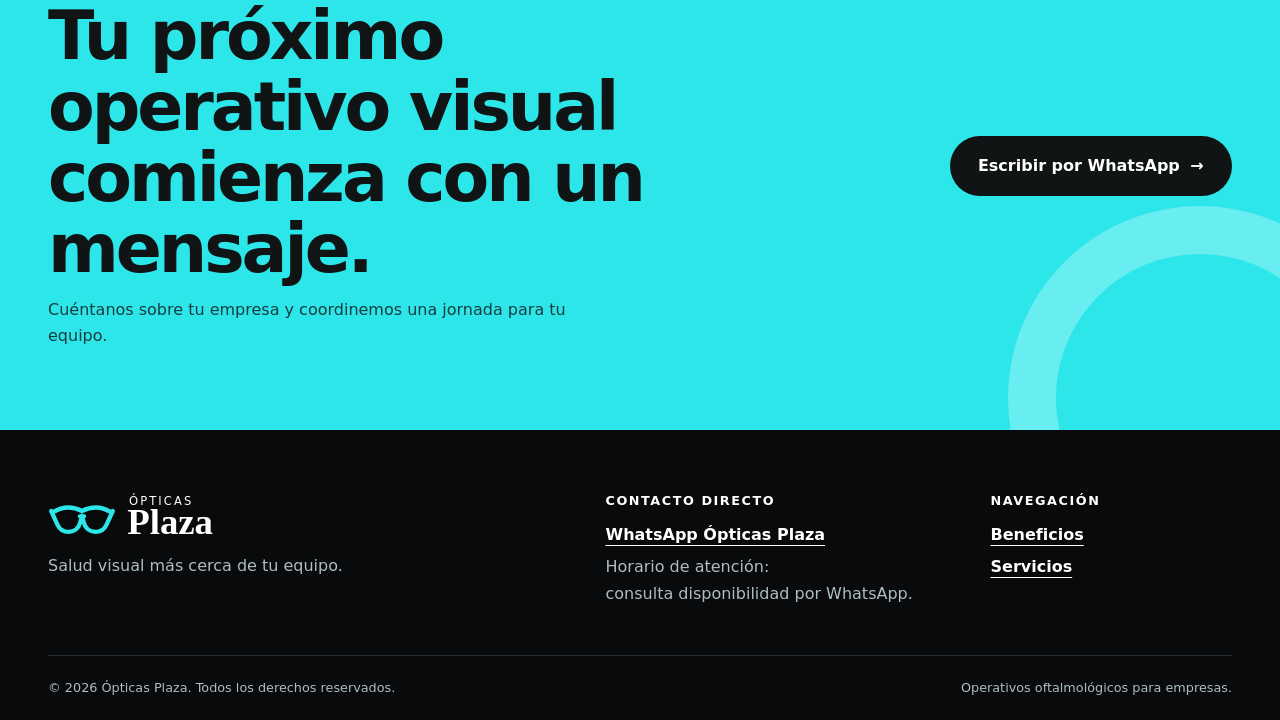
==== commit 226ae671: "fix(ui): Fix card image framing and prevent crop cut-offs in benefits Refactor benefit-card layout u" ====
--- a/index.html
+++ b/index.html
@@ -171,27 +171,33 @@
               <source srcset="images/beneficio-empresa-v2.webp" type="image/webp">
               <img src="images/beneficio-empresa-v2.png" alt="Profesional instala equipos oftalmológicos junto a una coordinadora dentro de una empresa" width="972" height="729" loading="lazy" decoding="async">
             </picture>
-            <div class="icon-box" aria-hidden="true"><svg viewBox="0 0 48 48"><path d="M7 40V18l17-9 17 9v22M16 40V27h16v13M3 40h42"/></svg></div>
-            <h3>Vamos a tu empresa</h3>
-            <p>Instalamos una estación de atención en terreno, reduciendo traslados e interrupciones para tu equipo.</p>
+            <div class="benefit-body">
+              <div class="icon-box" aria-hidden="true"><svg viewBox="0 0 48 48"><path d="M7 40V18l17-9 17 9v22M16 40V27h16v13M3 40h42"/></svg></div>
+              <h3>Vamos a tu empresa</h3>
+              <p>Instalamos una estación de atención en terreno, reduciendo traslados e interrupciones para tu equipo.</p>
+            </div>
           </article>
           <article class="benefit-card featured">
             <picture class="benefit-photo">
               <source srcset="images/beneficio-coordinacion-v2.webp" type="image/webp">
               <img src="images/beneficio-coordinacion-v2.png" alt="Coordinador de empresa y profesional de salud visual organizan un operativo mediante una tablet" width="1122" height="842" loading="lazy" decoding="async">
             </picture>
-            <div class="icon-box" aria-hidden="true"><svg viewBox="0 0 48 48"><circle cx="24" cy="24" r="18"/><path d="m15 24 6 6 13-14"/></svg></div>
-            <h3>Coordinación sencilla</h3>
-            <p>Te acompañamos antes y durante la jornada para organizar horarios, espacio y flujo de atención.</p>
+            <div class="benefit-body">
+              <div class="icon-box" aria-hidden="true"><svg viewBox="0 0 48 48"><circle cx="24" cy="24" r="18"/><path d="m15 24 6 6 13-14"/></svg></div>
+              <h3>Coordinación sencilla</h3>
+              <p>Te acompañamos antes y durante la jornada para organizar horarios, espacio y flujo de atención.</p>
+            </div>
           </article>
           <article class="benefit-card">
             <picture class="benefit-photo">
               <source srcset="images/beneficio-bienestar-v2.webp" type="image/webp">
               <img src="images/beneficio-bienestar-v2.png" alt="Trabajador observa el resultado mientras una profesional ajusta sus nuevos anteojos" width="1003" height="752" loading="lazy" decoding="async">
             </picture>
-            <div class="icon-box" aria-hidden="true"><svg viewBox="0 0 48 48"><path d="M24 41S6 31.5 6 18.5A9.5 9.5 0 0 1 24 14a9.5 9.5 0 0 1 18 4.5C42 31.5 24 41 24 41Z"/></svg></div>
-            <h3>Beneficio concreto</h3>
-            <p>Acerca el cuidado preventivo y entrega una experiencia de bienestar apreciada por los colaboradores.</p>
+            <div class="benefit-body">
+              <div class="icon-box" aria-hidden="true"><svg viewBox="0 0 48 48"><path d="M24 41S6 31.5 6 18.5A9.5 9.5 0 0 1 24 14a9.5 9.5 0 0 1 18 4.5C42 31.5 24 41 24 41Z"/></svg></div>
+              <h3>Beneficio concreto</h3>
+              <p>Acerca el cuidado preventivo y entrega una experiencia de bienestar apreciada por los colaboradores.</p>
+            </div>
           </article>
         </div>
       </div>
--- a/styles.css
+++ b/styles.css
@@ -20,7 +20,8 @@
 *, *::before, *::after { box-sizing: border-box; }
 html { scroll-behavior: smooth; }
 body { margin: 0; color: var(--ink); background: var(--white); font-family: Inter, ui-sans-serif, system-ui, -apple-system, BlinkMacSystemFont, "Segoe UI", sans-serif; font-size: 1rem; line-height: 1.65; -webkit-font-smoothing: antialiased; }
-img, svg, picture { display: block; max-width: 100%; }
+img, svg { display: block; max-width: 100%; }
+picture { display: block; }
 a { color: inherit; }
 h1, h2, h3, p { margin-top: 0; }
 h1, h2, h3 { line-height: 1.04; letter-spacing: -.045em; }
@@ -75,15 +76,16 @@
 .section-heading h2 { max-width: 15ch; margin-bottom: 0; }
 .section-heading > p { max-width: 30rem; margin: 0; align-self: end; color: var(--muted); font-size: 1.05rem; }
 .benefit-grid { display: grid; gap: 1rem; }
-.benefit-card { position: relative; display: flex; flex-direction: column; padding: 1.6rem; overflow: hidden; background: var(--mist); border: 1px solid var(--line); border-radius: var(--radius-md); }
+.benefit-card { position: relative; display: flex; flex-direction: column; overflow: hidden; background: var(--mist); border: 1px solid var(--line); border-radius: var(--radius-md); }
 .benefit-card.featured { background: var(--aqua); border-color: var(--aqua); }
-.benefit-photo, picture.benefit-photo { width: calc(100% + 3.2rem); aspect-ratio: 4 / 3; height: auto; margin: -1.6rem -1.6rem 1.35rem; object-fit: cover; object-position: center; overflow: hidden; }
-picture.benefit-photo img { width: 100%; height: 100%; object-fit: cover; object-position: center; }
+.benefit-photo, picture.benefit-photo { display: block; width: 100%; aspect-ratio: 4 / 3; overflow: hidden; background: #e0ecec; }
+.benefit-photo img, picture.benefit-photo img { width: 100%; height: 100%; object-fit: cover; object-position: center 10%; display: block; }
+.benefit-body { display: flex; flex-direction: column; flex-grow: 1; padding: 1.6rem; }
 .icon-box { display: grid; width: 3.5rem; height: 3.5rem; place-items: center; background: var(--white); border-radius: 50%; }
 .icon-box svg { width: 1.8rem; fill: none; stroke: currentColor; stroke-width: 2.2; stroke-linecap: round; stroke-linejoin: round; }
-.benefit-card h3 { margin: 2rem 0 .7rem; }
-.benefit-card > p:last-child { margin: 0; color: var(--muted); }
-.benefit-card.featured > p:last-child { color: #173d40; }
+.benefit-card h3 { margin: 1.5rem 0 .7rem; }
+.benefit-card p:last-child { margin: 0; color: var(--muted); }
+.benefit-card.featured p:last-child { color: #173d40; }
 
 .services { background: var(--ink); color: var(--white); }
 .services-grid { display: grid; gap: 3rem; }
@@ -136,8 +138,7 @@
   .section { padding: 7rem 0; }
   .section-heading { grid-template-columns: 1.4fr .6fr; align-items: end; margin-bottom: 3.5rem; }
   .benefit-grid { grid-template-columns: repeat(3, 1fr); }
-  .benefit-card { padding: 2rem; }
-  .benefit-photo, picture.benefit-photo { width: calc(100% + 4rem); margin: -2rem -2rem 1.5rem; }
+  .benefit-body { padding: 2rem; }
   .footer-grid { grid-template-columns: 1.5fr 1fr .7fr; }
   .footer-bottom { flex-direction: row; justify-content: space-between; }
 }
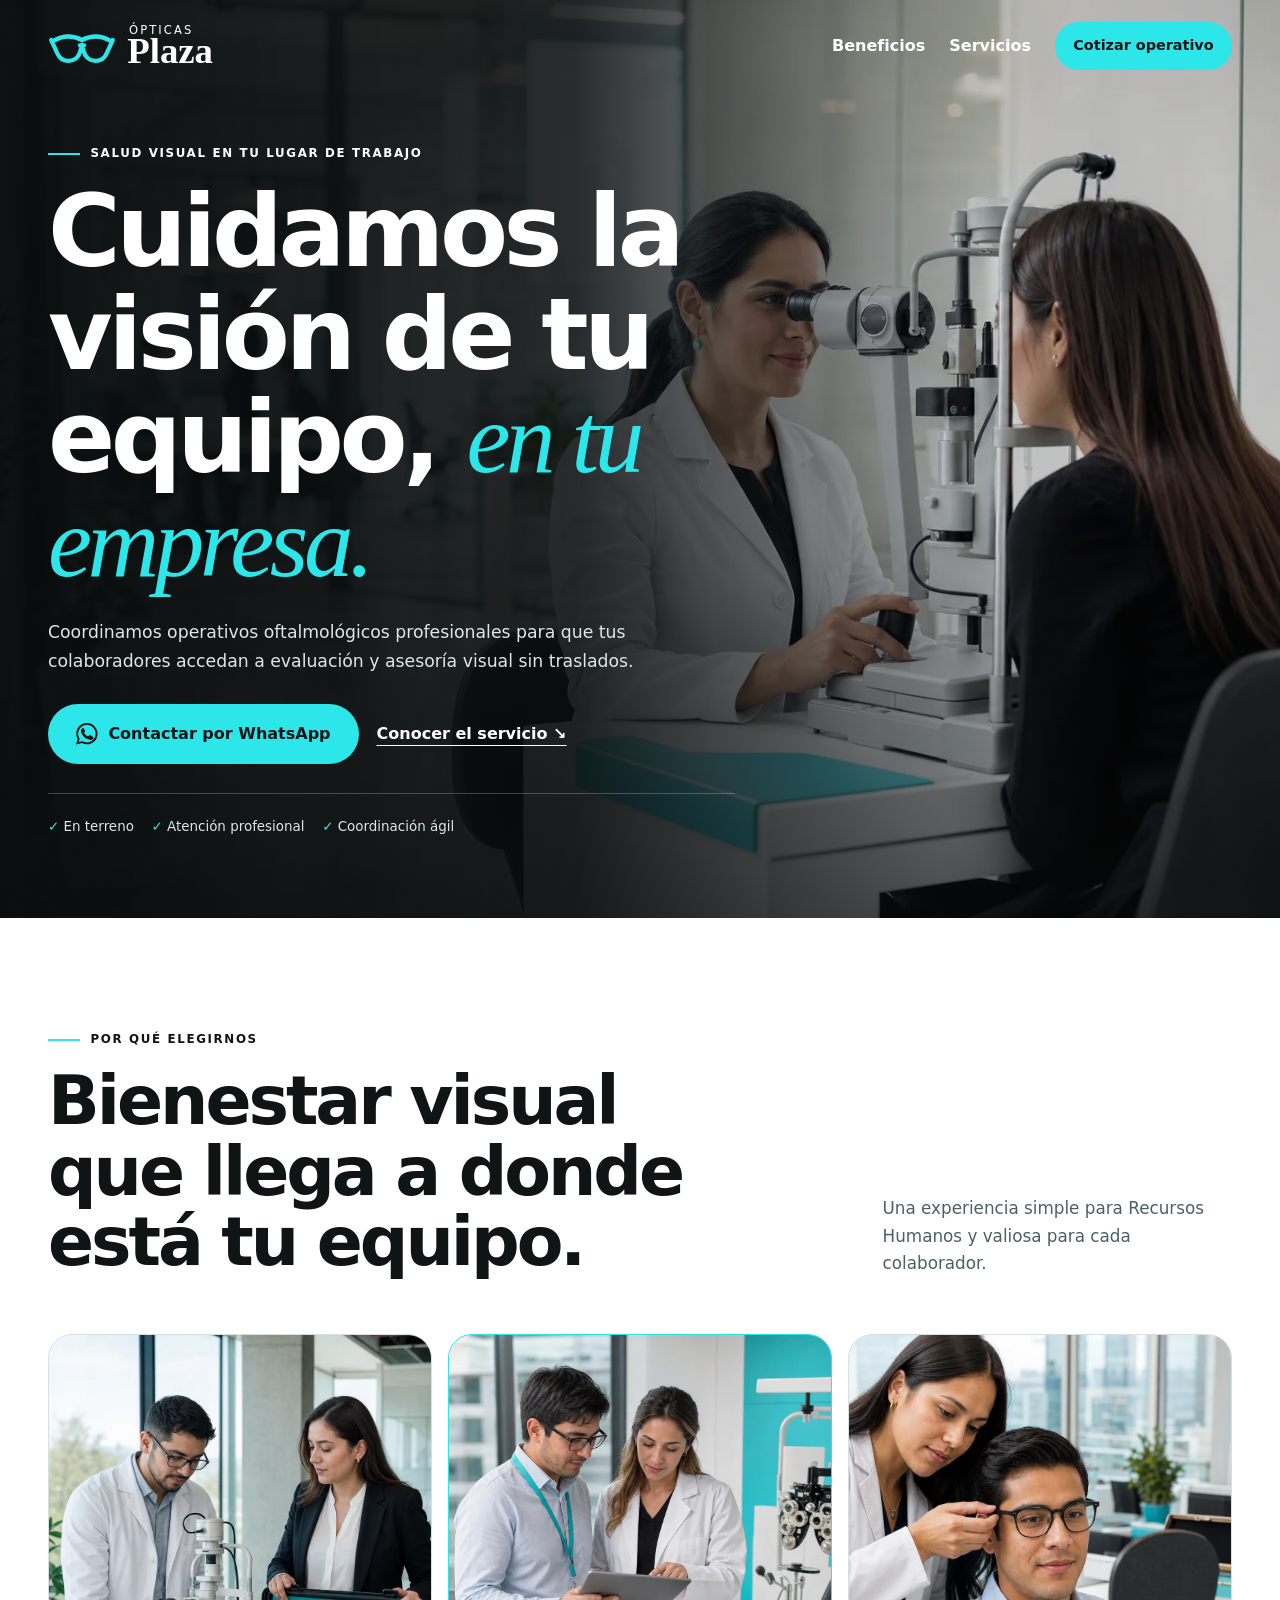
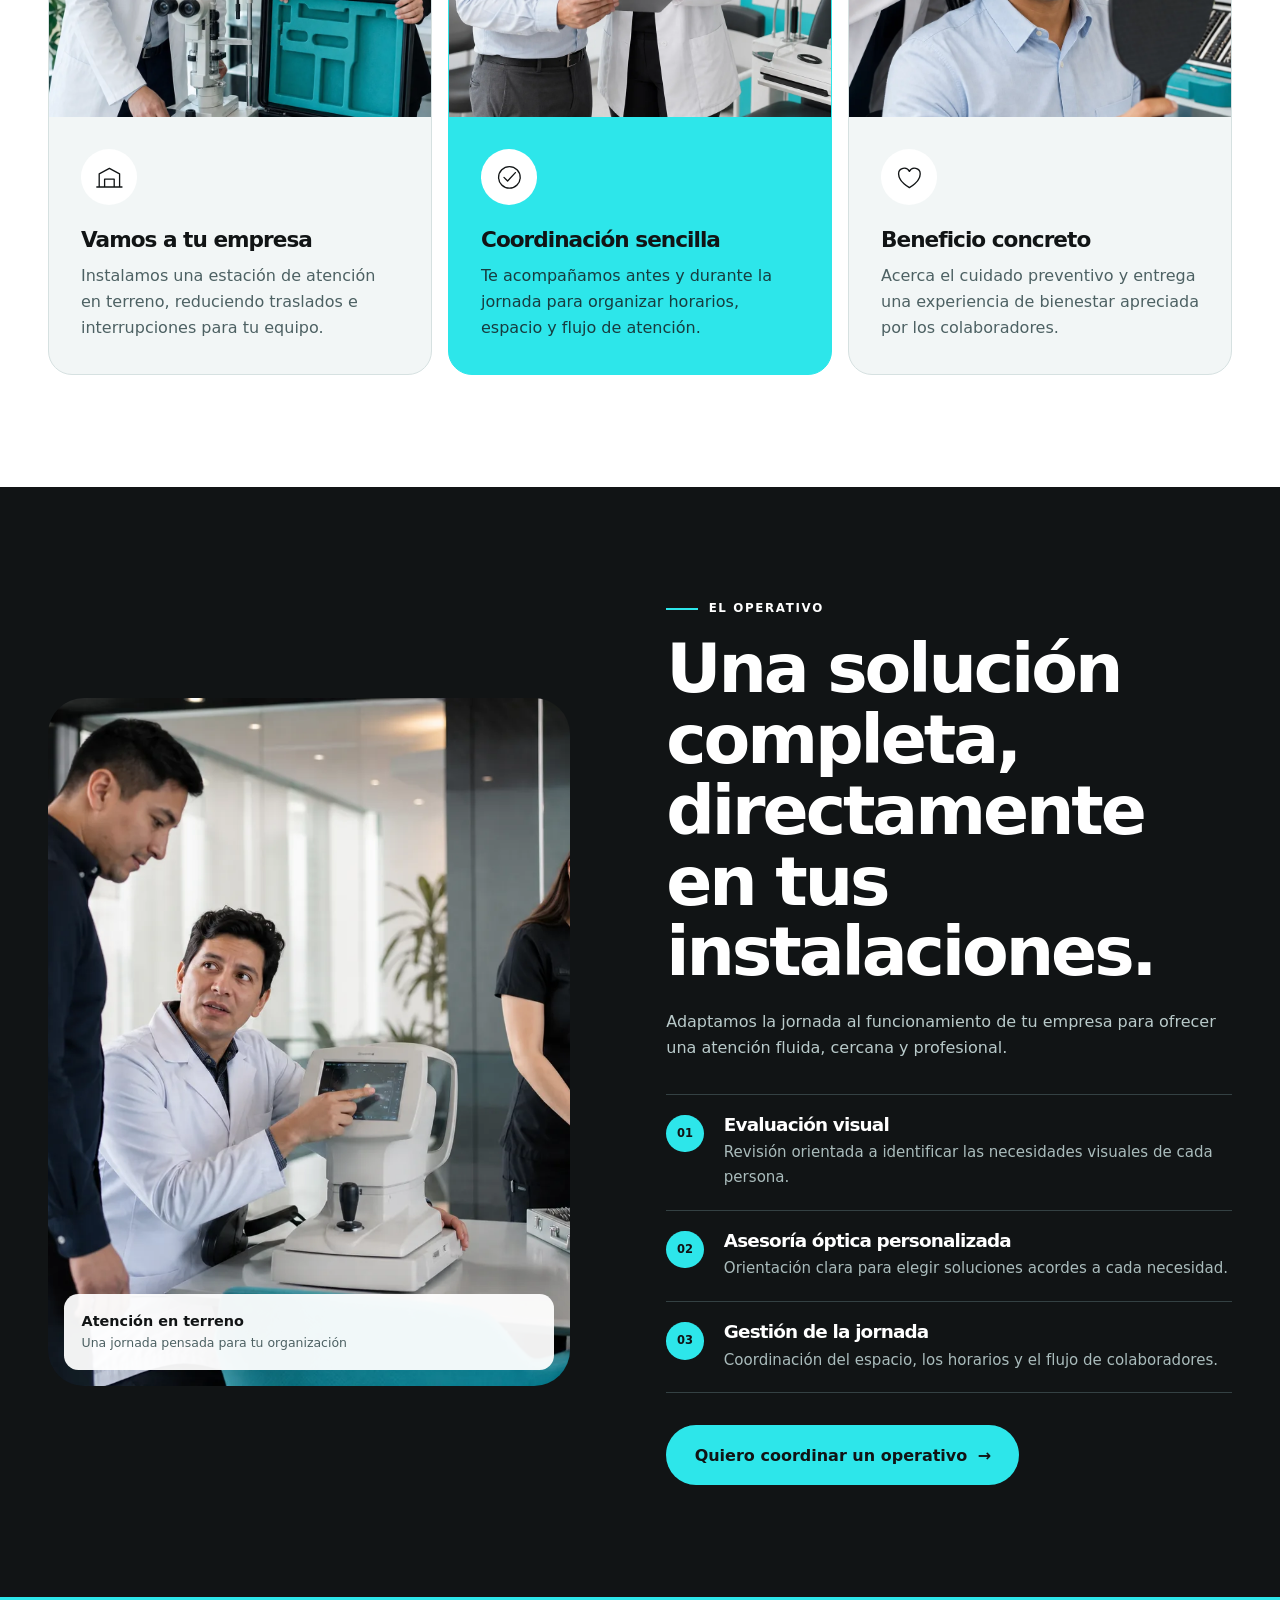
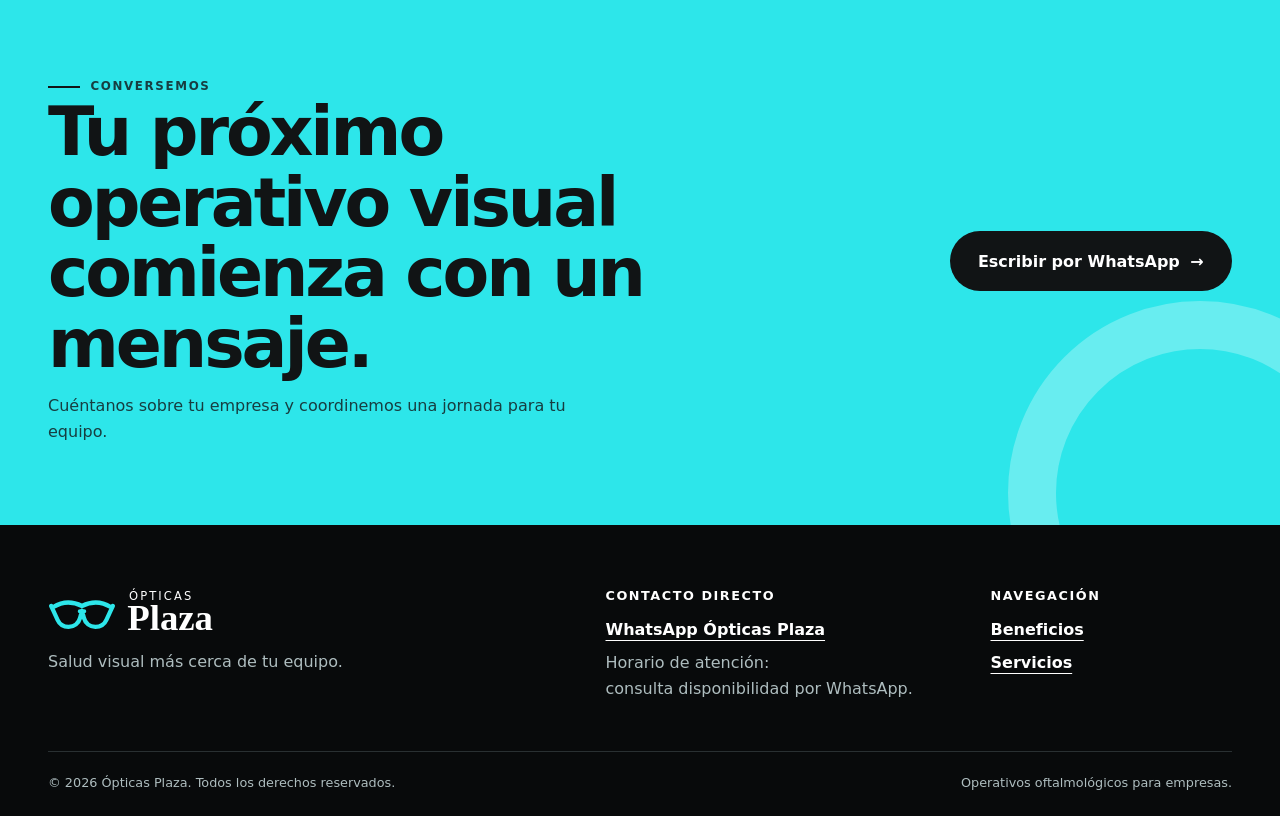
==== commit 036f2d39: "fix(ui): Adjust benefit card aspect ratio to display equipment installation Set benefit photo aspect" ====
--- a/index.html
+++ b/index.html
@@ -169,7 +169,7 @@
           <article class="benefit-card">
             <picture class="benefit-photo">
               <source srcset="images/beneficio-empresa-v2.webp" type="image/webp">
-              <img src="images/beneficio-empresa-v2.png" alt="Profesional instala equipos oftalmológicos junto a una coordinadora dentro de una empresa" width="972" height="729" loading="lazy" decoding="async">
+              <img src="images/beneficio-empresa-v2.png" alt="Profesional instala equipos oftalmológicos junto a una coordinadora dentro de una empresa" width="972" height="972" loading="lazy" decoding="async">
             </picture>
             <div class="benefit-body">
               <div class="icon-box" aria-hidden="true"><svg viewBox="0 0 48 48"><path d="M7 40V18l17-9 17 9v22M16 40V27h16v13M3 40h42"/></svg></div>
@@ -180,7 +180,7 @@
           <article class="benefit-card featured">
             <picture class="benefit-photo">
               <source srcset="images/beneficio-coordinacion-v2.webp" type="image/webp">
-              <img src="images/beneficio-coordinacion-v2.png" alt="Coordinador de empresa y profesional de salud visual organizan un operativo mediante una tablet" width="1122" height="842" loading="lazy" decoding="async">
+              <img src="images/beneficio-coordinacion-v2.png" alt="Coordinador de empresa y profesional de salud visual organizan un operativo mediante una tablet" width="1122" height="1122" loading="lazy" decoding="async">
             </picture>
             <div class="benefit-body">
               <div class="icon-box" aria-hidden="true"><svg viewBox="0 0 48 48"><circle cx="24" cy="24" r="18"/><path d="m15 24 6 6 13-14"/></svg></div>
@@ -191,7 +191,7 @@
           <article class="benefit-card">
             <picture class="benefit-photo">
               <source srcset="images/beneficio-bienestar-v2.webp" type="image/webp">
-              <img src="images/beneficio-bienestar-v2.png" alt="Trabajador observa el resultado mientras una profesional ajusta sus nuevos anteojos" width="1003" height="752" loading="lazy" decoding="async">
+              <img src="images/beneficio-bienestar-v2.png" alt="Trabajador observa el resultado mientras una profesional ajusta sus nuevos anteojos" width="1003" height="1003" loading="lazy" decoding="async">
             </picture>
             <div class="benefit-body">
               <div class="icon-box" aria-hidden="true"><svg viewBox="0 0 48 48"><path d="M24 41S6 31.5 6 18.5A9.5 9.5 0 0 1 24 14a9.5 9.5 0 0 1 18 4.5C42 31.5 24 41 24 41Z"/></svg></div>
--- a/styles.css
+++ b/styles.css
@@ -78,8 +78,11 @@
 .benefit-grid { display: grid; gap: 1rem; }
 .benefit-card { position: relative; display: flex; flex-direction: column; overflow: hidden; background: var(--mist); border: 1px solid var(--line); border-radius: var(--radius-md); }
 .benefit-card.featured { background: var(--aqua); border-color: var(--aqua); }
-.benefit-photo, picture.benefit-photo { display: block; width: 100%; aspect-ratio: 4 / 3; overflow: hidden; background: #e0ecec; }
-.benefit-photo img, picture.benefit-photo img { width: 100%; height: 100%; object-fit: cover; object-position: center 10%; display: block; }
+.benefit-photo, picture.benefit-photo { display: block; width: 100%; aspect-ratio: 1 / 1; overflow: hidden; background: #e0ecec; }
+.benefit-photo img, picture.benefit-photo img { width: 100%; height: 100%; object-fit: cover; object-position: center 20%; display: block; }
+.benefit-card:nth-child(1) .benefit-photo img { object-position: center 22%; }
+.benefit-card:nth-child(2) .benefit-photo img { object-position: center 15%; }
+.benefit-card:nth-child(3) .benefit-photo img { object-position: center 15%; }
 .benefit-body { display: flex; flex-direction: column; flex-grow: 1; padding: 1.6rem; }
 .icon-box { display: grid; width: 3.5rem; height: 3.5rem; place-items: center; background: var(--white); border-radius: 50%; }
 .icon-box svg { width: 1.8rem; fill: none; stroke: currentColor; stroke-width: 2.2; stroke-linecap: round; stroke-linejoin: round; }
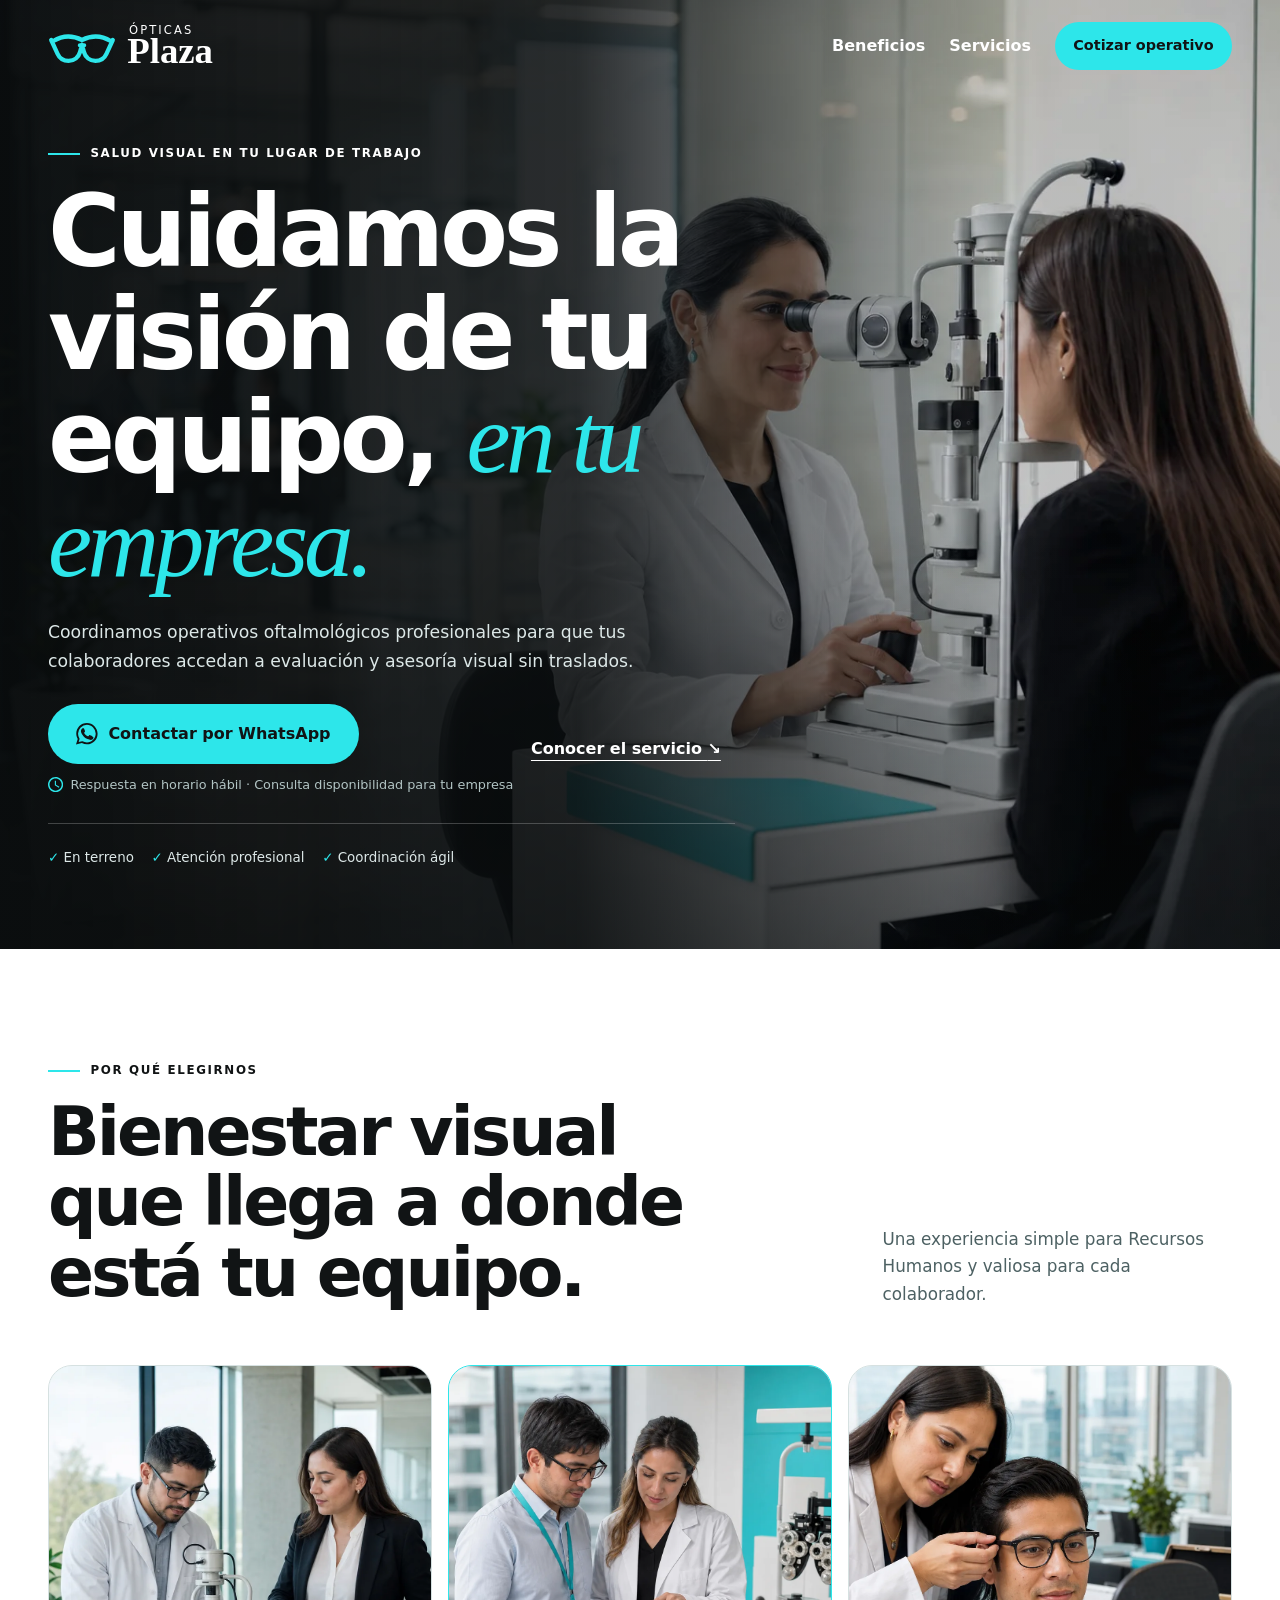
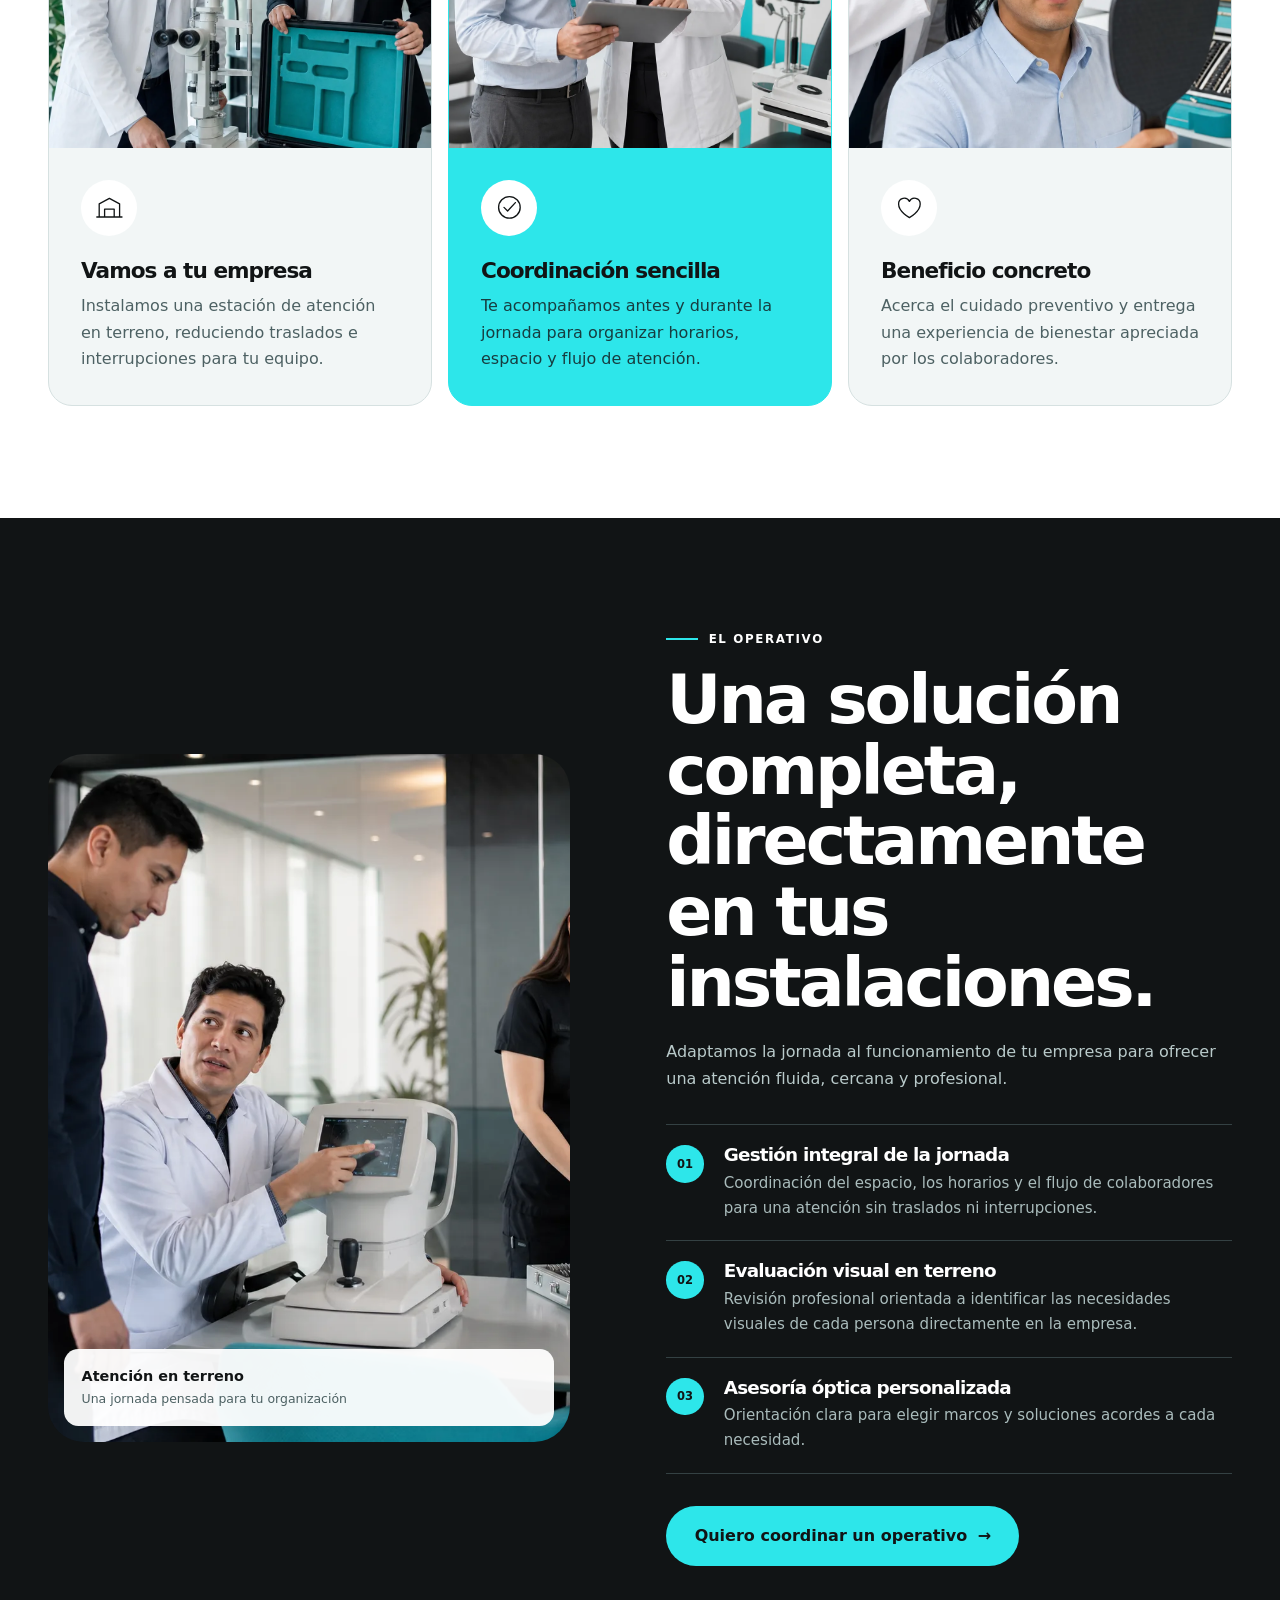
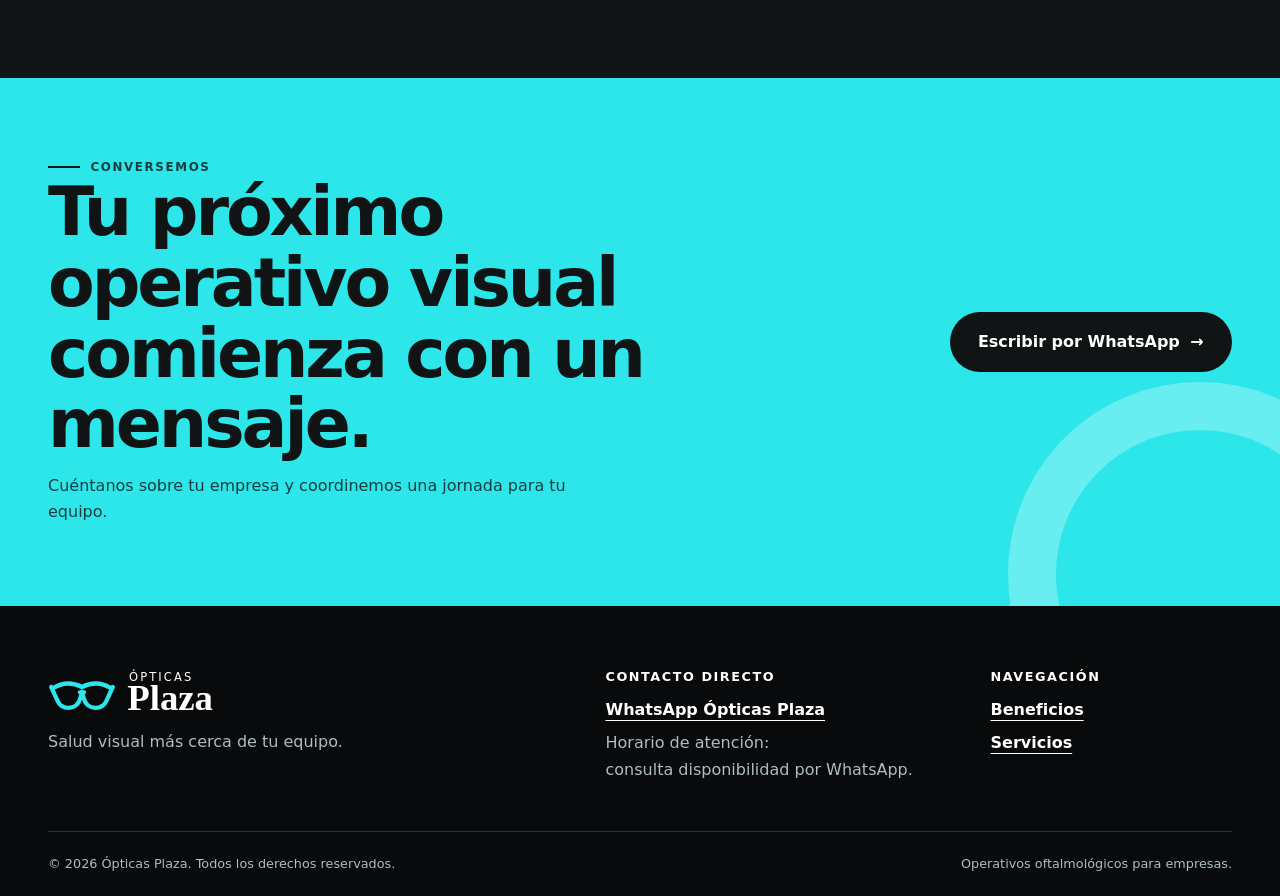
==== commit c0dfed63: "feat(ux): Add mobile sticky CTA, feedforward microcopy, and service flow Implement research-backed U" ====
--- a/index.html
+++ b/index.html
@@ -78,8 +78,16 @@
               "@type": "Offer",
               "itemOffered": {
                 "@type": "Service",
+                "name": "Gestión integral de la jornada",
+                "description": "Coordinación del espacio, los horarios y el flujo de colaboradores para una atención sin traslados ni interrupciones."
+              }
+            },
+            {
+              "@type": "Offer",
+              "itemOffered": {
+                "@type": "Service",
                 "name": "Evaluación visual en terreno",
-                "description": "Revisión orientada a identificar las necesidades visuales de cada persona directamente en las instalaciones de la empresa."
+                "description": "Revisión profesional orientada a identificar las necesidades visuales de cada persona directamente en las instalaciones de la empresa."
               }
             },
             {
@@ -87,15 +95,7 @@
               "itemOffered": {
                 "@type": "Service",
                 "name": "Asesoría óptica personalizada",
-                "description": "Orientación clara para elegir soluciones acordes a cada necesidad de los colaboradores."
-              }
-            },
-            {
-              "@type": "Offer",
-              "itemOffered": {
-                "@type": "Service",
-                "name": "Gestión integral de la jornada",
-                "description": "Coordinación del espacio, los horarios y el flujo de colaboradores para una atención sin traslados ni interrupciones."
+                "description": "Orientación clara para elegir marcos y soluciones acordes a cada necesidad de los colaboradores."
               }
             }
           ]
@@ -121,7 +121,7 @@
       <nav class="main-nav" aria-label="Navegación principal">
         <a href="#beneficios">Beneficios</a>
         <a href="#servicios">Servicios</a>
-        <a class="header-cta" href="https://wa.me/message/ECLLEMER5KLGH1" target="_blank" rel="noopener noreferrer" aria-label="Cotizar operativo por WhatsApp, abre en nueva pestaña">Cotizar operativo</a>
+        <a class="header-cta" href="https://wa.me/message/ECLLEMER5KLGH1?text=Hola%2C+me+gustar%C3%ADa+cotizar+un+operativo+visual+para+mi+empresa" target="_blank" rel="noopener noreferrer" aria-label="Cotizar operativo por WhatsApp, abre en nueva pestaña">Cotizar operativo</a>
       </nav>
     </div>
   </header>
@@ -140,10 +140,16 @@
           <h1 id="hero-title">Cuidamos la visión de tu equipo, <em>en tu empresa.</em></h1>
           <p class="hero-lead">Coordinamos operativos oftalmológicos profesionales para que tus colaboradores accedan a evaluación y asesoría visual sin traslados.</p>
           <div class="hero-actions">
-            <a class="button button-primary" href="https://wa.me/message/ECLLEMER5KLGH1" target="_blank" rel="noopener noreferrer" aria-label="Contactar a Ópticas Plaza por WhatsApp, abre en nueva pestaña">
-              <svg viewBox="0 0 24 24" aria-hidden="true"><path d="M20.5 3.5A11.8 11.8 0 0 0 12.1 0C5.6 0 .3 5.3.3 11.8c0 2.1.5 4.1 1.6 5.9L0 24l6.5-1.7a11.9 11.9 0 0 0 5.6 1.4h.1c6.5 0 11.8-5.3 11.8-11.8 0-3.2-1.3-6.1-3.5-8.4Zm-8.4 18.2c-1.7 0-3.4-.5-4.9-1.3l-.4-.2-3.8 1 1-3.7-.2-.4a9.8 9.8 0 0 1-1.5-5.3A9.8 9.8 0 0 1 12.1 2c2.6 0 5.1 1 6.9 2.9a9.7 9.7 0 0 1 2.9 6.9c0 5.5-4.4 9.9-9.8 9.9Zm5.4-7.4c-.3-.1-1.8-.9-2.1-1-.3-.1-.5-.1-.7.2l-.9 1.1c-.2.2-.4.2-.7.1-1.7-.9-2.9-1.6-4-3.6-.3-.5.3-.5.9-1.7.1-.2 0-.4 0-.6l-1-2.4c-.3-.6-.6-.5-.8-.5h-.6c-.2 0-.6.1-.9.4-.3.3-1.2 1.2-1.2 2.9s1.2 3.3 1.4 3.5c.2.2 2.4 3.7 5.9 5.2 2.2.9 3.1 1 4.2.8.7-.1 1.8-.7 2.1-1.5.3-.7.3-1.4.2-1.5-.2-.2-.5-.3-.8-.4Z"/></svg>
-              Contactar por WhatsApp
-            </a>
+            <div class="cta-group">
+              <a class="button button-primary" href="https://wa.me/message/ECLLEMER5KLGH1?text=Hola%2C+me+gustar%C3%ADa+cotizar+un+operativo+visual+para+mi+empresa" target="_blank" rel="noopener noreferrer" aria-label="Contactar a Ópticas Plaza por WhatsApp, abre en nueva pestaña">
+                <svg viewBox="0 0 24 24" aria-hidden="true"><path d="M20.5 3.5A11.8 11.8 0 0 0 12.1 0C5.6 0 .3 5.3.3 11.8c0 2.1.5 4.1 1.6 5.9L0 24l6.5-1.7a11.9 11.9 0 0 0 5.6 1.4h.1c6.5 0 11.8-5.3 11.8-11.8 0-3.2-1.3-6.1-3.5-8.4Zm-8.4 18.2c-1.7 0-3.4-.5-4.9-1.3l-.4-.2-3.8 1 1-3.7-.2-.4a9.8 9.8 0 0 1-1.5-5.3A9.8 9.8 0 0 1 12.1 2c2.6 0 5.1 1 6.9 2.9a9.7 9.7 0 0 1 2.9 6.9c0 5.5-4.4 9.9-9.8 9.9Zm5.4-7.4c-.3-.1-1.8-.9-2.1-1-.3-.1-.5-.1-.7.2l-.9 1.1c-.2.2-.4.2-.7.1-1.7-.9-2.9-1.6-4-3.6-.3-.5.3-.5.9-1.7.1-.2 0-.4 0-.6l-1-2.4c-.3-.6-.6-.5-.8-.5h-.6c-.2 0-.6.1-.9.4-.3.3-1.2 1.2-1.2 2.9s1.2 3.3 1.4 3.5c.2.2 2.4 3.7 5.9 5.2 2.2.9 3.1 1 4.2.8.7-.1 1.8-.7 2.1-1.5.3-.7.3-1.4.2-1.5-.2-.2-.5-.3-.8-.4Z"/></svg>
+                Contactar por WhatsApp
+              </a>
+              <p class="cta-microcopy">
+                <svg viewBox="0 0 20 20" aria-hidden="true"><path d="M10 0C4.48 0 0 4.48 0 10s4.48 10 10 10 10-4.48 10-10S15.52 0 10 0zm0 18c-4.41 0-8-3.59-8-8s3.59-8 8-8 8 3.59 8 8-3.59 8-8 8zm.5-13H9v6l5.25 3.15.75-1.23-4.5-2.67z"/></svg>
+                <span>Respuesta en horario hábil · Consulta disponibilidad para tu empresa</span>
+              </p>
+            </div>
             <a class="text-link" href="#servicios">Conocer el servicio <span aria-hidden="true">↘</span></a>
           </div>
           <ul class="trust-list" aria-label="Características destacadas">
@@ -218,11 +224,11 @@
           <h2 id="services-title">Una solución completa, directamente en tus instalaciones.</h2>
           <p class="services-intro">Adaptamos la jornada al funcionamiento de tu empresa para ofrecer una atención fluida, cercana y profesional.</p>
           <ul class="service-list">
-            <li><span aria-hidden="true">01</span><div><h3>Evaluación visual</h3><p>Revisión orientada a identificar las necesidades visuales de cada persona.</p></div></li>
-            <li><span aria-hidden="true">02</span><div><h3>Asesoría óptica personalizada</h3><p>Orientación clara para elegir soluciones acordes a cada necesidad.</p></div></li>
-            <li><span aria-hidden="true">03</span><div><h3>Gestión de la jornada</h3><p>Coordinación del espacio, los horarios y el flujo de colaboradores.</p></div></li>
+            <li><span aria-hidden="true">01</span><div><h3>Gestión integral de la jornada</h3><p>Coordinación del espacio, los horarios y el flujo de colaboradores para una atención sin traslados ni interrupciones.</p></div></li>
+            <li><span aria-hidden="true">02</span><div><h3>Evaluación visual en terreno</h3><p>Revisión profesional orientada a identificar las necesidades visuales de cada persona directamente en la empresa.</p></div></li>
+            <li><span aria-hidden="true">03</span><div><h3>Asesoría óptica personalizada</h3><p>Orientación clara para elegir marcos y soluciones acordes a cada necesidad.</p></div></li>
           </ul>
-          <a class="button button-dark" href="https://wa.me/message/ECLLEMER5KLGH1" target="_blank" rel="noopener noreferrer" aria-label="Quiero coordinar un operativo por WhatsApp, abre en nueva pestaña">Quiero coordinar un operativo <span aria-hidden="true">→</span></a>
+          <a class="button button-dark" href="https://wa.me/message/ECLLEMER5KLGH1?text=Hola%2C+me+gustar%C3%ADa+cotizar+un+operativo+visual+para+mi+empresa" target="_blank" rel="noopener noreferrer" aria-label="Quiero coordinar un operativo por WhatsApp, abre en nueva pestaña">Quiero coordinar un operativo <span aria-hidden="true">→</span></a>
         </div>
       </div>
     </section>
@@ -234,9 +240,16 @@
           <h2 id="cta-title">Tu próximo operativo visual comienza con un mensaje.</h2>
           <p>Cuéntanos sobre tu empresa y coordinemos una jornada para tu equipo.</p>
         </div>
-        <a class="button button-light" href="https://wa.me/message/ECLLEMER5KLGH1" target="_blank" rel="noopener noreferrer" aria-label="Escribir por WhatsApp a Ópticas Plaza, abre en nueva pestaña">Escribir por WhatsApp <span aria-hidden="true">→</span></a>
-      </div>
-    </section>
+        <a class="button button-light" href="https://wa.me/message/ECLLEMER5KLGH1?text=Hola%2C+me+gustar%C3%ADa+cotizar+un+operativo+visual+para+mi+empresa" target="_blank" rel="noopener noreferrer" aria-label="Escribir por WhatsApp a Ópticas Plaza, abre en nueva pestaña">Escribir por WhatsApp <span aria-hidden="true">→</span></a>
+      </div>
+    </section>
+
+    <div class="mobile-sticky-cta" aria-label="Contacto rápido por WhatsApp">
+      <a class="button button-primary mobile-cta-btn" href="https://wa.me/message/ECLLEMER5KLGH1?text=Hola%2C+me+gustar%C3%ADa+cotizar+un+operativo+visual+para+mi+empresa" target="_blank" rel="noopener noreferrer" aria-label="Cotizar operativo por WhatsApp, abre en nueva pestaña">
+        <svg viewBox="0 0 24 24" aria-hidden="true"><path d="M20.5 3.5A11.8 11.8 0 0 0 12.1 0C5.6 0 .3 5.3.3 11.8c0 2.1.5 4.1 1.6 5.9L0 24l6.5-1.7a11.9 11.9 0 0 0 5.6 1.4h.1c6.5 0 11.8-5.3 11.8-11.8 0-3.2-1.3-6.1-3.5-8.4Zm-8.4 18.2c-1.7 0-3.4-.5-4.9-1.3l-.4-.2-3.8 1 1-3.7-.2-.4a9.8 9.8 0 0 1-1.5-5.3A9.8 9.8 0 0 1 12.1 2c2.6 0 5.1 1 6.9 2.9a9.7 9.7 0 0 1 2.9 6.9c0 5.5-4.4 9.9-9.8 9.9Zm5.4-7.4c-.3-.1-1.8-.9-2.1-1-.3-.1-.5-.1-.7.2l-.9 1.1c-.2.2-.4.2-.7.1-1.7-.9-2.9-1.6-4-3.6-.3-.5.3-.5.9-1.7.1-.2 0-.4 0-.6l-1-2.4c-.3-.6-.6-.5-.8-.5h-.6c-.2 0-.6.1-.9.4-.3.3-1.2 1.2-1.2 2.9s1.2 3.3 1.4 3.5c.2.2 2.4 3.7 5.9 5.2 2.2.9 3.1 1 4.2.8.7-.1 1.8-.7 2.1-1.5.3-.7.3-1.4.2-1.5-.2-.2-.5-.3-.8-.4Z"/></svg>
+        Cotizar por WhatsApp
+      </a>
+    </div>
   </main>
 
   <footer class="site-footer">
@@ -250,7 +263,7 @@
       </div>
       <div>
         <h2>Contacto directo</h2>
-        <a href="https://wa.me/message/ECLLEMER5KLGH1" target="_blank" rel="noopener noreferrer" aria-label="WhatsApp Ópticas Plaza, abre en nueva pestaña">WhatsApp Ópticas Plaza</a>
+        <a href="https://wa.me/message/ECLLEMER5KLGH1?text=Hola%2C+me+gustar%C3%ADa+cotizar+un+operativo+visual+para+mi+empresa" target="_blank" rel="noopener noreferrer" aria-label="WhatsApp Ópticas Plaza, abre en nueva pestaña">WhatsApp Ópticas Plaza</a>
         <p>Horario de atención:<br>consulta disponibilidad por WhatsApp.</p>
       </div>
       <div>
--- a/styles.css
+++ b/styles.css
@@ -25,7 +25,7 @@
 a { color: inherit; }
 h1, h2, h3, p { margin-top: 0; }
 h1, h2, h3 { line-height: 1.04; letter-spacing: -.045em; }
-h1 { font-size: clamp(2.75rem, 11vw, 6.2rem); }
+h1 { font-size: clamp(2.35rem, 10vw, 6.2rem); }
 h2 { font-size: clamp(2.15rem, 7vw, 4.25rem); }
 h3 { font-size: 1.35rem; }
 
@@ -53,7 +53,7 @@
 .hero-media, .hero-media::after { position: absolute; inset: 0; }
 .hero-media picture, .hero-media img { width: 100%; height: 100%; object-fit: cover; object-position: 66% center; }
 .hero-media::after { content: ""; background: linear-gradient(90deg, rgba(8,11,12,.97) 0%, rgba(8,11,12,.86) 45%, rgba(8,11,12,.15) 78%), linear-gradient(0deg, rgba(8,11,12,.55), transparent 45%); }
-.hero-inner { position: relative; z-index: 1; padding-block: 9rem 4rem; }
+.hero-inner { position: relative; z-index: 1; padding-block: 7rem 3rem; }
 .hero-copy { max-width: 45rem; }
 .eyebrow { display: flex; align-items: center; gap: .65rem; margin-bottom: 1rem; font-size: .74rem; font-weight: 900; letter-spacing: .14em; text-transform: uppercase; }
 .eyebrow span { width: 2rem; height: 2px; background: var(--aqua); }
@@ -61,6 +61,9 @@
 .hero h1 em { color: var(--aqua); font-family: Georgia, "Times New Roman", serif; font-weight: 500; }
 .hero-lead { max-width: 38rem; margin-bottom: 1.8rem; color: #dce7e7; font-size: 1.08rem; }
 .hero-actions { display: flex; flex-direction: column; align-items: flex-start; gap: 1.1rem; }
+.cta-group { display: flex; flex-direction: column; align-items: flex-start; }
+.cta-microcopy { display: inline-flex; align-items: center; gap: .45rem; margin-top: .6rem; margin-bottom: 0; color: #b2c4c4; font-size: .8rem; }
+.cta-microcopy svg { width: .95rem; height: .95rem; flex-shrink: 0; fill: var(--aqua); }
 .button { display: inline-flex; min-height: 3.75rem; align-items: center; justify-content: center; gap: .65rem; padding: .9rem 1.35rem; border: 2px solid transparent; border-radius: 999px; font-weight: 900; line-height: 1.2; text-align: center; text-decoration: none; transition: transform var(--ease), box-shadow var(--ease), background var(--ease); }
 .button svg { width: 1.35rem; fill: currentColor; }
 .button:hover { transform: translateY(-3px); box-shadow: 0 1rem 2.5rem rgba(0,0,0,.22); }
@@ -76,7 +79,10 @@
 .section-heading h2 { max-width: 15ch; margin-bottom: 0; }
 .section-heading > p { max-width: 30rem; margin: 0; align-self: end; color: var(--muted); font-size: 1.05rem; }
 .benefit-grid { display: grid; gap: 1rem; }
-.benefit-card { position: relative; display: flex; flex-direction: column; overflow: hidden; background: var(--mist); border: 1px solid var(--line); border-radius: var(--radius-md); }
+.benefit-card { position: relative; display: flex; flex-direction: column; overflow: hidden; background: var(--mist); border: 1px solid var(--line); border-radius: var(--radius-md); transition: transform var(--ease), box-shadow var(--ease); }
+@media (hover: hover) and (pointer: fine) {
+  .benefit-card:hover { transform: translateY(-4px); box-shadow: 0 1.2rem 2.8rem rgba(9, 18, 19, 0.08); }
+}
 .benefit-card.featured { background: var(--aqua); border-color: var(--aqua); }
 .benefit-photo, picture.benefit-photo { display: block; width: 100%; aspect-ratio: 1 / 1; overflow: hidden; background: #e0ecec; }
 .benefit-photo img, picture.benefit-photo img { width: 100%; height: 100%; object-fit: cover; object-position: center 20%; display: block; }
@@ -125,6 +131,32 @@
 .site-footer p { margin-bottom: 0; }
 .footer-bottom { display: flex; flex-direction: column; gap: .25rem; margin-top: 3rem; padding-top: 1.3rem; border-top: 1px solid #293032; font-size: .8rem; }
 
+.mobile-sticky-cta { display: none; }
+
+@media (max-width: 47.99rem) {
+  body { padding-bottom: 4.8rem; }
+  .mobile-sticky-cta {
+    display: block;
+    position: fixed;
+    bottom: 0;
+    left: 0;
+    right: 0;
+    z-index: 80;
+    padding: .65rem 1rem calc(.65rem + env(safe-area-inset-bottom, 0px));
+    background: rgba(17, 20, 21, .94);
+    backdrop-filter: blur(12px);
+    -webkit-backdrop-filter: blur(12px);
+    border-top: 1px solid rgba(255, 255, 255, .14);
+    box-shadow: 0 -4px 24px rgba(0, 0, 0, .28);
+  }
+  .mobile-cta-btn {
+    width: 100%;
+    min-height: 3.25rem;
+    font-size: .95rem;
+    border-radius: 999px;
+  }
+}
+
 @media (min-width: 36rem) {
   .container { width: min(calc(100% - 3rem), var(--container)); }
   .hero-actions { flex-direction: row; align-items: center; }
@@ -164,4 +196,6 @@
 @media (prefers-contrast: more) {
   :root { --muted: #27383a; --line: #728284; }
   .hero-media::after { background: rgba(0,0,0,.82); }
-}
+  .cta-microcopy { color: var(--white); }
+  .mobile-sticky-cta { background: #080a0b; border-top-color: var(--white); }
+}
